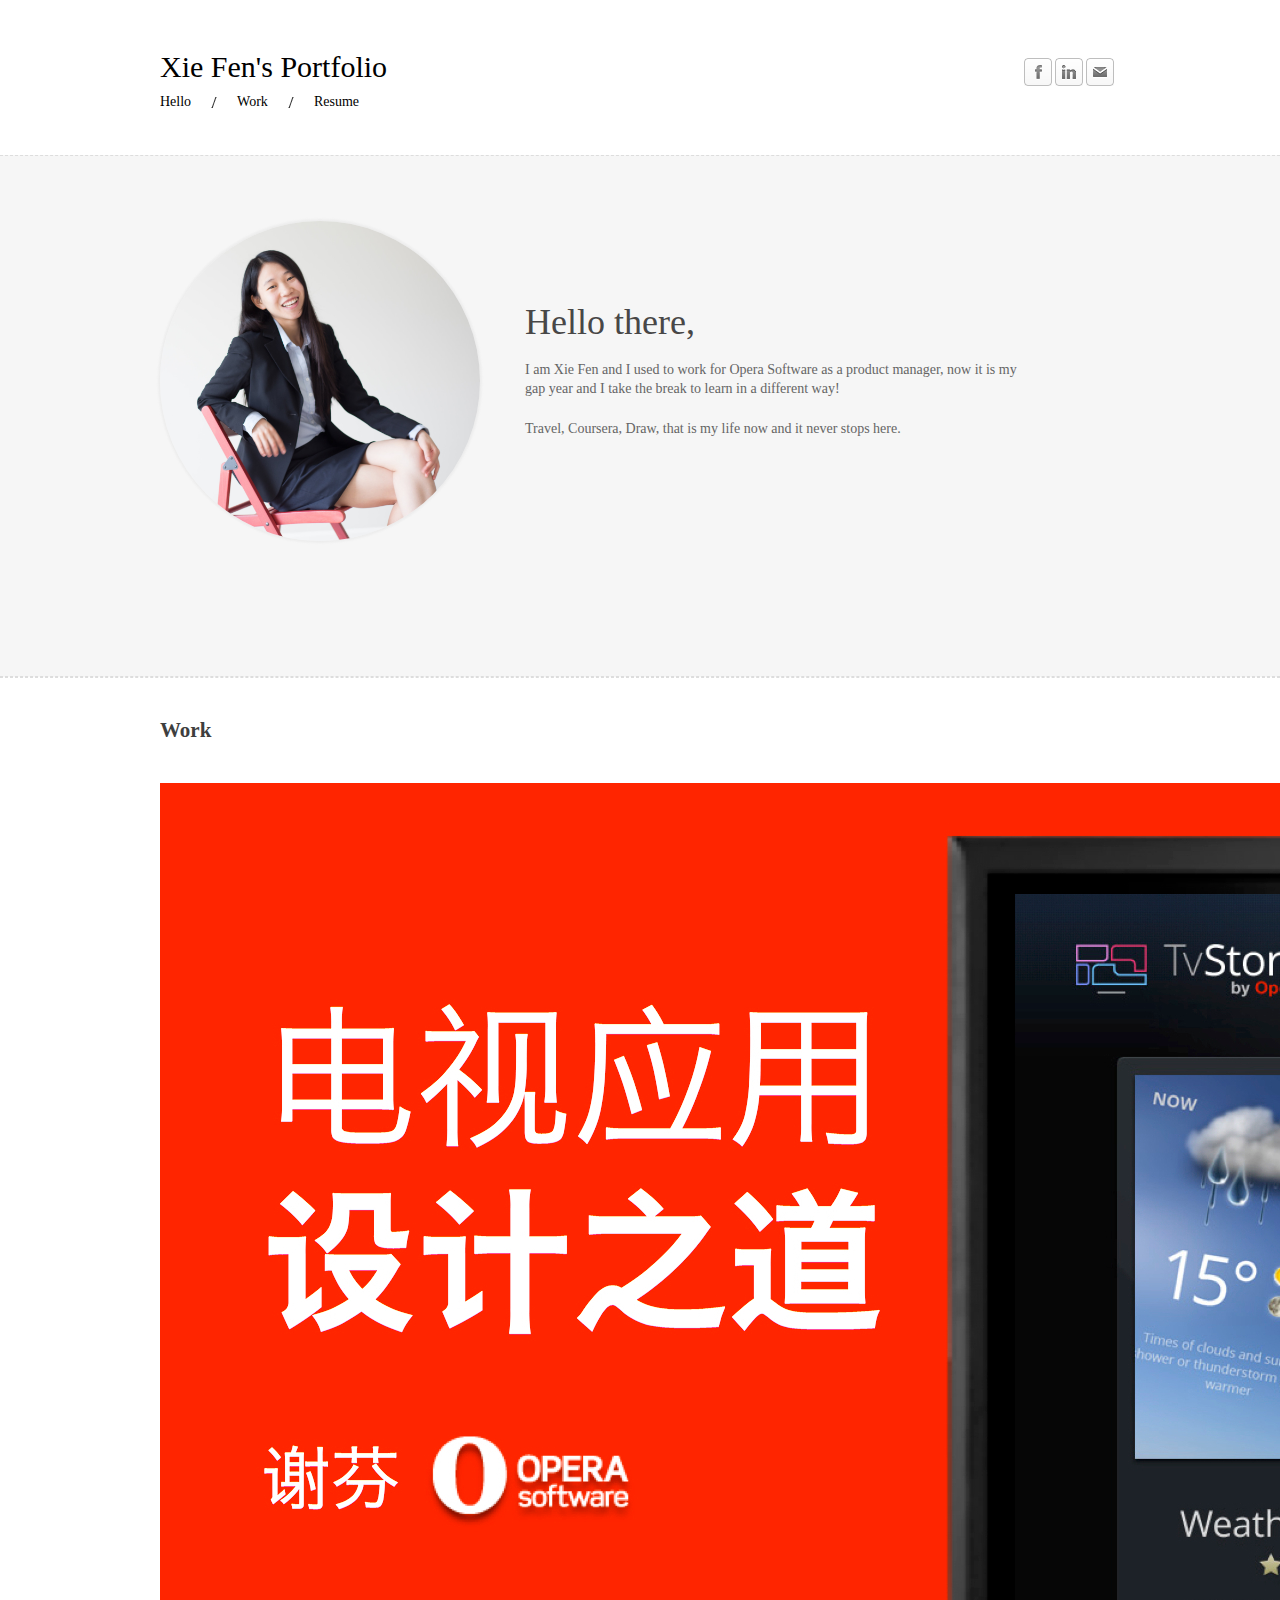
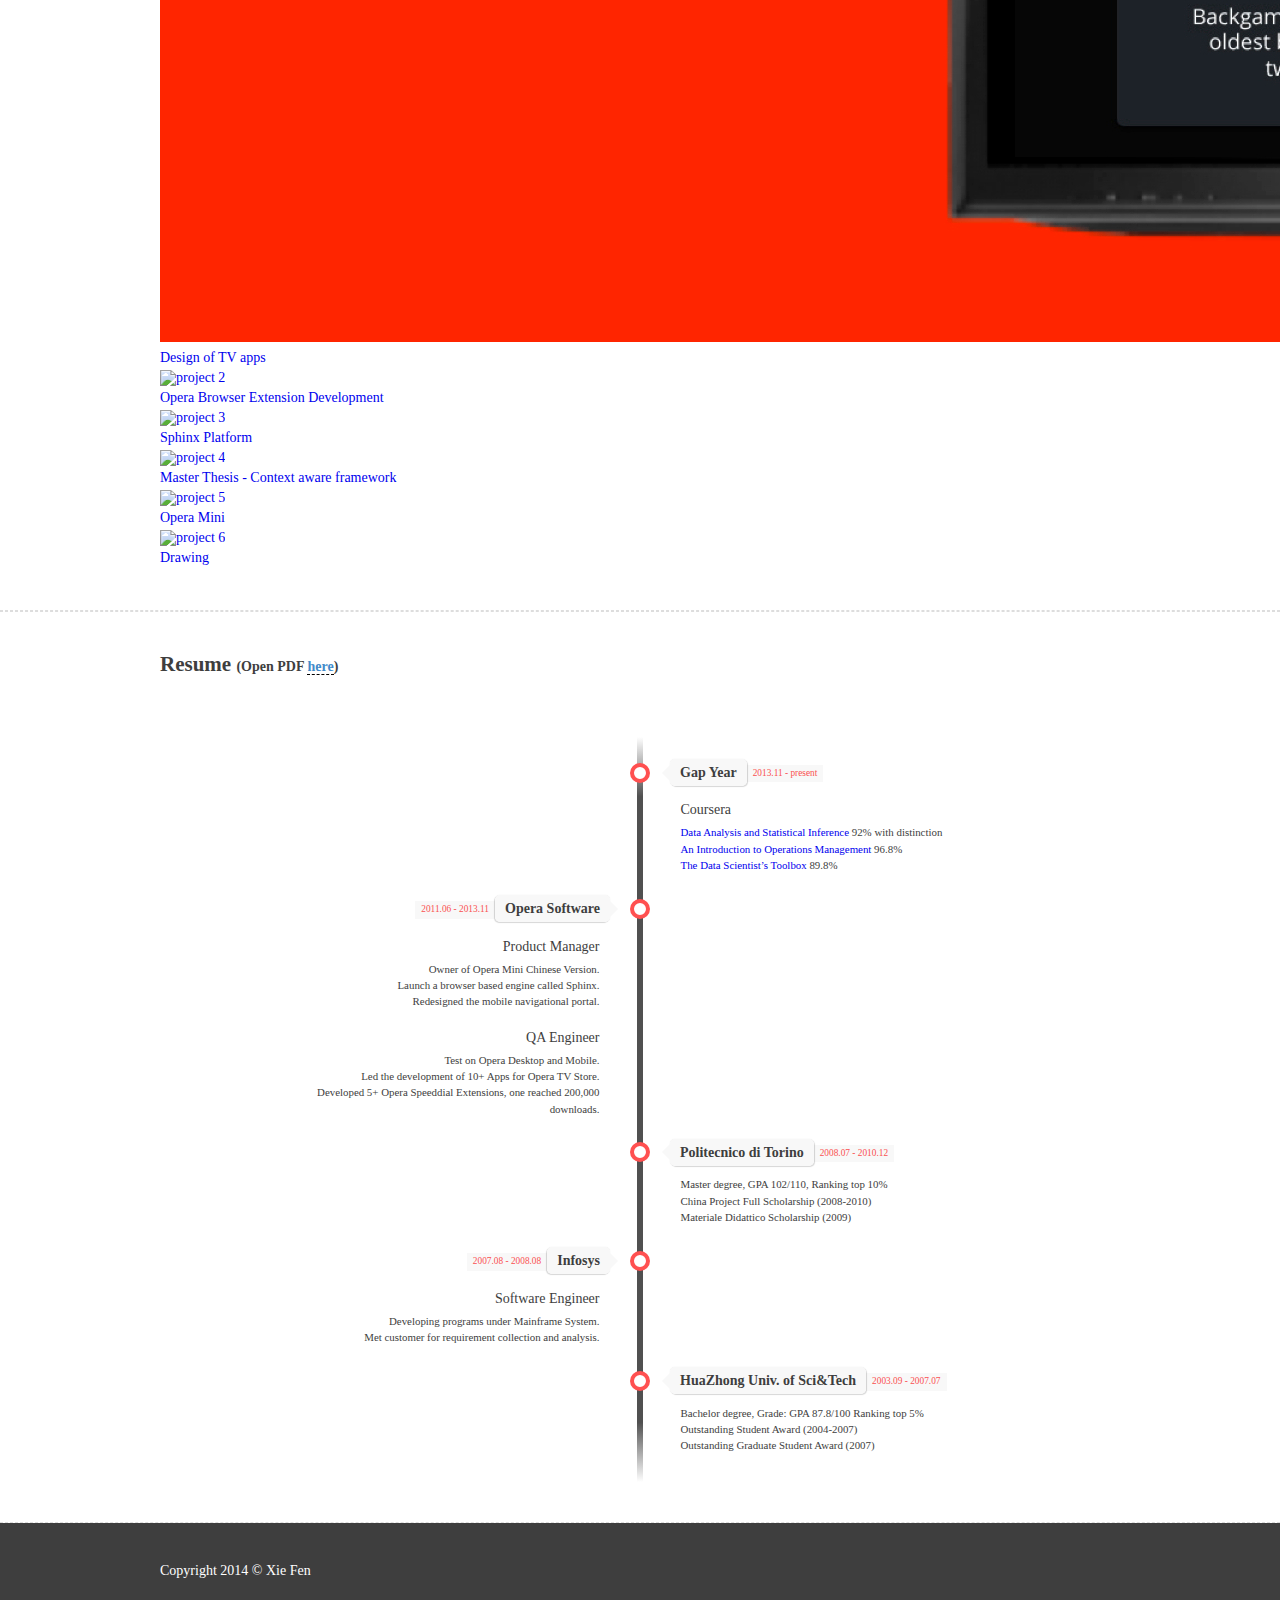
==== index.html @ e15d10ab "drawing.html done." ====
<!DOCTYPE html>
<html lang="en">
<head>
  <meta charset="UTF-8">
  <meta name="viewport" content="width=device-width, initial-scale=1">
  <title>Xie Fen' Portfolio</title>
  	<link rel="stylesheet" href="http://s3.amazonaws.com/codecademy-content/courses/ltp/css/bootstrap.css">
    <link rel="stylesheet" href="css/style.css" media="screen" type="text/css" />
</head>
<body>
  <link href='http://fonts.googleapis.com/css?family=Open+Sans:400,300,300italic,400italic,600,600italic,700,700italic' rel='stylesheet' type='text/css'>

  <div id="header">
    <div class="container">

      <a id="logo" href="#"><span id="title">Xie Fen's Portfolio</span></a>
      <div id="social-icon">
          <a class="social-facebook social-item" href="http://facebook.com/xiefen" target="_blank"></a>
          <a class="social-linkedin social-item" href="http://linkedin.com/in/xiefen" target="_blank"></a>
          <a class="social-mail social-item" href="mailto:miss.xiefen@gmail.com" target="_blank"></a>
      </div>
      
    </div> <!--end of container-->
  </div><!--end of header-->
  
  <div id="nav">
  	<div class="container">
  		<ul>
  			<li><a href="#intro">Hello</a></li>
  			<li><a href="#work">Work</a></li>
  			<li><a href="#resume">Resume</a></li>
  		</ul>
  	</div>
  </div><!--end of nav-->
  
  <div id="intro">
  	<div class="container">
  	  <div id="bannerleft">    </div>
  	  <div id="bannerright" class="landing-banner-outer">
  	  <div class="landing-banner-mid">
	  <div class="landing-banner-inner">
  		<h2><span class="headline">Hello there,</span></h2>
		<p><span class="headline-paragraph">I am Xie Fen and I used to work for Opera Software as a product manager, now it is my gap year and I take the break to learn in a different way! <br><br>Travel, Coursera, Draw, that is my life now and it never stops here.</span></p>	
  	  </div>
  	  </div>
  	  </div>
  	</div>
  	 <div style="clear:both;"></div>
  </div><!--end of intro-->
       
  <div id="work">
  	<div class="container">
  		<div class="sectiontitle">
  			<h2><p class="headline">Work</p></h2>
  		</div>
  		<div class="row">
  		    <div class="col-md-4">
              <a href="project_tvappsdesign.html">
  		        <div class="thumbnail thumbnail-borderless">
  		        <img src="./images/ppt_designtvapps.jpg" alt="project 1"/>
                <div class="joy-thumbnail-title">Design of TV apps</div>
  		        </div>
        	  </a>
			<a href="project_extensiondev.html">
  		        <div class="thumbnail thumbnail-borderless">
  		            <img src="./images/extension_sina.png" alt="project 2"/>
                  <div class="joy-thumbnail-title">Opera Browser Extension Development</div>
  		        </div>
              </a>
  		    </div> <!--end of col-md-4-->
  		  
  		  	 <div class="col-md-4">
           <a href="project_sphinx.html">
  		        <div class="thumbnail thumbnail-borderless">
  		            <img src="./images/Sphinx.png" alt="project 3"/>
                  <div class="joy-thumbnail-title">Sphinx Platform</div>
  		        </div>
              </a>
              
              <a href="project_masterthesis.html">
  		        <div class="thumbnail thumbnail-borderless">
  		            <img src="./images/contextaware.png" alt="project 4"/>
                  <div class="joy-thumbnail-title">Master Thesis - Context aware framework</div>
  		        </div>
              </a>
              
  		    </div> <!--end of col-md-4-->
  		    
  		    
  		    <div class="col-md-4">
         	 <a href="project_mini.html">
  		        <div class="thumbnail thumbnail-borderless">
  		            <img src="./images/mini.jpg" alt="project 5"/>
                  <div class="joy-thumbnail-title">Opera Mini</div>
  		        </div>
              </a>
              
              <a href="drawings.html">
  		        <div class="thumbnail thumbnail-borderless">
  		            <img src="./images/draw.jpg" alt="project 6"/>
                  <div class="joy-thumbnail-title">Drawing</div>
  		        </div>
              </a>
              
  		    </div> <!--end of col-md-4-->
  		     
  		</div><!--end of row-->
  	</div>
  </div><!--end of work-->
  
  <div id="resume">
  	<div class="container">
  		<div class="sectiontitle">
  			<h2><p class="headline">Resume <span class="subtitle">(Open PDF <a href="Xie Fen_Resume_PM_V1.0.pdf" target="_blank">here</a>) </span></p></h2>
  		 
  		  	 
  		</div>
		<!-- The Timeline -->
		<ul class="timeline">
 
			<!-- Item 1 -->
			<li>
				<div class="direction-r">
					<div class="flag-wrapper">
						<span class="flag">Gap Year</span>
						<span class="time-wrapper"><span class="time">2013.11 - present</span></span>
					</div>
					<div class="desc"> Coursera
						<ul>
							<li><a href="https://www.coursera.org/course/statistics" target="_blank">Data Analysis and Statistical Inference</a> 92% with distinction</li>
							<li><a href="https://www.coursera.org/course/operations" target="_blank">An Introduction to Operations Management</a> 96.8%</li>
							<li><a href="https://class.coursera.org/datascitoolbox-003" target="_blank">The Data Scientist’s Toolbox</a> 89.8%</li>
						</ul>
					</div>
				</div>
			</li>

			<!-- Item 2 -->
			<li>
				<div class="direction-l">
					<div class="flag-wrapper">
						<span class="flag">Opera Software</span>
						<span class="time-wrapper"><span class="time">2011.06 - 2013.11</span></span>
					</div>
					<div class="desc">Product Manager
						<!--span class="time">2013.03-2013.11</span-->
						<p>
						<ul>
							<li>Owner of Opera Mini Chinese Version.</li>
							<li>Launch a browser based engine called Sphinx.</li>
							<li>Redesigned the mobile navigational portal.</li>					
						</ul>
						</p>
					</div>
			  <div class="desc">QA Engineer 
			  			<!--span class="time">2011.06-2013.03</span-->
						<p>
						<ul>
							<li>Test on Opera Desktop and Mobile.</li>
							<li>Led the development of 10+ Apps for Opera TV Store.</li>
							<li>Developed 5+ Opera Speeddial Extensions, one reached 200,000 downloads.</li>
							<!--li>Gave speech as guest speak on design of TV apps at Html5 Top conference 2012, and presented our products in exhibition and client site as evangelist.</li-->
						</ul>
						</p>
			</div>
			  </div>
			</li>

			<!-- Item 3 -->
			<li>
				<div class="direction-r">
					<div class="flag-wrapper">
						<span class="flag">Politecnico di Torino</span>
						<span class="time-wrapper"><span class="time">2008.07 - 2010.12</span></span>
					</div>
					<div class="desc">
						<p>
						<ul>
							<li>Master degree, GPA 102/110, Ranking top 10%</li>
							<li>China Project Full Scholarship (2008-2010)</li>
							<li>Materiale Didattico Scholarship (2009)</li>
						</ul>
						</p>
					</div>
				</div>
			</li>

		  <!-- Item 4 -->
			<li>
				<div class="direction-l">
					<div class="flag-wrapper">
						<span class="flag">Infosys</span>
						<span class="time-wrapper"><span class="time">2007.08 - 2008.08</span></span>
					</div>
					<div class="desc">Software Engineer
					<p>
						<ul>
							<li>Developing programs under Mainframe System.</li>
							<li>Met customer for requirement collection and analysis.</li>
							
						</ul>
						</p>
					
					</div>
				</div>
			</li>
			<!-- Item 5 -->
			<li>
				<div class="direction-r">
					<div class="flag-wrapper">
						<span class="flag">HuaZhong Univ. of Sci&Tech</span>
						<span class="time-wrapper"><span class="time">2003.09 - 2007.07</span></span>
					</div>
					<div class="desc">
					<p>
						<ul>
							<li>Bachelor degree, Grade: GPA 87.8/100 Ranking top 5%</li>
							<li>Outstanding Student Award (2004-2007)</li>
							<li>Outstanding Graduate Student Award (2007)</li>
						</ul>
						</p>
					</div>
				</div>
			</li>
		</ul>
  	</div>
  </div><!--end of resume-->

  <div id="footer">
  	<div class="container">
  		<span class="footer">Copyright 2014 &copy; Xie Fen</span>
  	</div>
  </div><!--end of footer-->
    
  
</body>
</html>
---- css/style.css ----
a {
  text-decoration: none;
}

ul, ol, li, h1, h2, h3, h4, h5, h6, pre, form, body, html, p, blockquote, 
fieldset, input {
	margin: 0;
	padding: 0;
}

a img {
	border: 0;
}

body {
	font-family: 'Quattrocento', serif;
	font-size: 14px;
	color: #3e3e3e;
	background-color:white;
}

.container {
	margin: 0 auto;
	max-width: 960px;
}

p a, #nav a, h2 a {
	color: #000;
	border-bottom:1px dashed #000;
}

a:hover {
	border-bottom:none;
}


#header,
#nav,
#intro,
#work,
#footer
{
   	width:100%;
	background:#fff;
}

#header {
	padding:50px 0px 5px;
}

#logo,
#logo a {
	color:#000;
	font-size:30px;
	border:none;
}

#header td {
	vertical-align: middle;
	text-align: left;
}

#social-icon{
	vertical-align:middle;
	float: right;
	width:96px;
	height:31px;
}

.social-item {
	width: 28px;
	height: 28px;
	margin: 8px 3px 0 0;
  	display: block;
  	float: left;
}

.social-facebook{
	background: url(social-icons.png) no-repeat 0px 0px;
}
.social-facebook:hover{
	background-position: 0px -30px;
}
.social-facebook:active{
	background-position: 0px -60px;
}

.social-linkedin{
	background: url(social-icons.png) no-repeat -65px 0px;
}

.social-linkedin:hover{
	background-position: -65px -30px;
}
.social-linkedin:active {
	background-position: -65px -60px;
}


.social-mail{
	background: url(social-icons.png) no-repeat -97px 0px;
}
.social-mail:hover{
	background-position: -97px -30px;
}
.social-mail:active{
	background-position: -97px -60px;
}


#nav {
	padding:0px 0px 40px;
}

#nav .container {
	clear: both;
	overflow: hidden;
	position: relative;
  	display: inline-box;
}

#nav .container ul {
	list-style: none;
}

#nav .container ul li {
	list-style: none;
	float: left;
	background:url(nav-separator.png) no-repeat right center;
	padding-left:0px;
	padding-right:6px;
}


#nav .container ul > li:first-child a {
	padding-left:0px;
}

#nav .container ul > li:last-child,
#nav .container ul span:last-child li {
	background:none;
	padding:0px;
}

#nav .container ul li a {
	display: block;
	padding: 5px 20px;
	border: 0;
	outline: 0;
	list-style-type: none;
}

#nav .container ul li#active a,
#nav .container ul li a:hover {
	border: 0;
	color:#aaa;
}


#intro {
	background-color: #f6f6f6;
	border-top:1px dashed #ddd;
	border-bottom:1px dashed #ddd;
	padding-bottom:65px;
}

#intro .container {
	background: none;
	padding: 65px 0px 0px;
	min-height:390px;
}

#bannerleft {
	float: left;
	width: 320px;
	height: 320px;
	background: url(hello.jpg) no-repeat;
	background-size: 320px 320px;
	border-radius:180px;
	-webkit-box-shadow:  0px 0px 2px 2px rgba(204, 204, 204, 0.2);
    box-shadow:  0px 0px 2px 2px rgba(204, 204, 204, 0.2);
}

.landing-banner-outer {
	display: table;
	#position: relative;
	overflow: hidden;
}

.landing-banner-mid {
	#position: absolute;
	#top: 50%;
	display: table-cell;
	vertical-align: middle;
}

.landing-banner-inner {
	#position: relative;
	#top: -50%;
}

#bannerright {
	padding: 0 80px 0 45px;
	height: 320px;
}

#bannerright h2 {
	color: #484747;
	font-size: 36px;
	font-weight:normal;
	margin: 0px;
	padding: 0px;
	line-height: 36px;
}

#bannerright p {
	color: #656565;
	font-size: 14px;
	padding: 20px 0px;
	line-height: 140%;
}

#work, #resume, #footer {
	padding:40px 0 40px 0;
	border-top:1px dashed #ddd;
	border-bottom:1px dashed #ddd;
}



#footer {
	border-top: none;
	border-bottom: none;
	background-color:#3e3e3e;
	color: #fff;	
}


.sectiontitle{
	padding-bottom: 40px;
	
}

.sectiontitle .subtitle{
	font-size: 14px;
}

.sectiontitle .subtitle a{
color: #428bca;
text-decoration: none;
}


/* ================ Project page  ================ */

div.content{
	#background-color: #f6f6f6;
	border-top:1px dashed #ddd;
	border-bottom:1px dashed #ddd;
	padding: 40px 0 40px 0;
}

/* ================ drawings.html  ================ */
    
    
.content .container  ul {         
          padding:0 0 0 0;
          margin:0 0 0 0;
}
.content .container  ul li {     
          list-style:none;
          margin-bottom:25px;           
      }
.content .container ul li img {
          cursor: pointer;
      }


.controls{          
/*  
    width:50px;
    display:block;
    font-size:11px;
    padding-top:8px;
    font-weight:bold;          
*/
  width: 49%;
  height: 100%;
  cursor: pointer;
  /* Trick IE into showing hover */
  display: block;
  
}
.modal-body
{
	position: relative; left: 0; top: 0;

}
.modal-body img
{
position: relative; top: 0; left: 0;
}

.previous{ 
	position: absolute; top: 30px; left: 70px;
    float:left;
    text-align:left;
	background: url(prev.png) left 48% no-repeat;
	z-index:999999;
}
.next {
	position: absolute; top: 30px; right: 70px;
    float:right;
    text-align:right;
    background: url(next.png) right 48% no-repeat;
    z-index:999999;
}

/* ================ The Timeline ================ */

.timeline {
  position: relative;
  width: 660px;
  margin: 0 auto;
  margin-top: 20px;
  padding: 1em 0;
  list-style-type: none;
  
}

.timeline:before {
  position: absolute;
  left: 50%;
  top: 0;
  content: ' ';
  display: block;
  width: 6px;
  height: 100%;
  margin-left: -3px;
  background: rgb(80,80,80);
  background: -moz-linear-gradient(top, rgba(80,80,80,0) 0%, rgb(80,80,80) 8%, rgb(80,80,80) 92%, rgba(80,80,80,0) 100%);
  background: -webkit-gradient(linear, left top, left bottom, color-stop(0%,rgba(30,87,153,1)), color-stop(100%,rgba(125,185,232,1)));
  background: -webkit-linear-gradient(top, rgba(80,80,80,0) 0%, rgb(80,80,80) 8%, rgb(80,80,80) 92%, rgba(80,80,80,0) 100%);
  background: -o-linear-gradient(top, rgba(80,80,80,0) 0%, rgb(80,80,80) 8%, rgb(80,80,80) 92%, rgba(80,80,80,0) 100%);
  background: -ms-linear-gradient(top, rgba(80,80,80,0) 0%, rgb(80,80,80) 8%, rgb(80,80,80) 92%, rgba(80,80,80,0) 100%);
  background: linear-gradient(to bottom, rgba(80,80,80,0) 0%, rgb(80,80,80) 8%, rgb(80,80,80) 92%, rgba(80,80,80,0) 100%);
  
  z-index: 5;
}

.timeline li {
  padding: 1em 0;
}

.timeline li:after {
  content: "";
  display: block;
  height: 0;
  clear: both;
  visibility: hidden;
}

.direction-l {
  position: relative;
  width: 300px;
  float: left;
  text-align: right;
}

.direction-r {
  position: relative;
  width: 300px;
  float: right;
}

.flag-wrapper {
  position: relative;
  display: inline-block;  
  text-align: center;
}

.flag {
  position: relative;
  display: inline;
  background: rgb(248,248,248);
  padding: 6px 10px;
  border-radius: 5px;
  
  font-weight: 600;
  text-align: left;
}

.direction-l .flag {
  -webkit-box-shadow: -1px 1px 1px rgba(0,0,0,0.15), 0 0 1px rgba(0,0,0,0.15);
  -moz-box-shadow: -1px 1px 1px rgba(0,0,0,0.15), 0 0 1px rgba(0,0,0,0.15);
  box-shadow: -1px 1px 1px rgba(0,0,0,0.15), 0 0 1px rgba(0,0,0,0.15);
}

.direction-r .flag {
  -webkit-box-shadow: 1px 1px 1px rgba(0,0,0,0.15), 0 0 1px rgba(0,0,0,0.15);
  -moz-box-shadow: 1px 1px 1px rgba(0,0,0,0.15), 0 0 1px rgba(0,0,0,0.15);
  box-shadow: 1px 1px 1px rgba(0,0,0,0.15), 0 0 1px rgba(0,0,0,0.15);
}

.direction-l .flag:before,
.direction-r .flag:before {
  position: absolute;
  top: 50%;
  right: -40px;
  content: ' ';
  display: block;
  width: 12px;
  height: 12px;
  margin-top: -10px;
  background: #fff;
  border-radius: 10px;
  border: 4px solid rgb(255,80,80);
  z-index: 10;
}

.direction-r .flag:before {
  left: -40px;
}

.direction-l .flag:after {
  content: "";
  position: absolute;
  left: 100%;
  top: 50%;
  height: 0;
  width: 0;
  margin-top: -8px;
  border: solid transparent;
  border-left-color: rgb(248,248,248);
  border-width: 8px;
  pointer-events: none;
}

.direction-r .flag:after {
  content: "";
  position: absolute;
  right: 100%;
  top: 50%;
  height: 0;
  width: 0;
  margin-top: -8px;
  border: solid transparent;
  border-right-color: rgb(248,248,248);
  border-width: 8px;
  pointer-events: none;
}

.time-wrapper {
  display: inline;
  
  line-height: 1em;
  font-size: 0.66666em;
  color: rgb(250,80,80);
  vertical-align: middle;
}

.direction-l .time-wrapper {
  float: left;
}

.direction-r .time-wrapper {
  float: right;
}

.time {
  display: inline-block;
  padding: 4px 6px;
  background: rgb(248,248,248);
}

.desc {
  margin: 1em 0.75em 0 0;
  
  font-size: 1em;
  font-style: bold;	
  /*font-style: italic;*/
  line-height: 2em;
}
.desc .time{

	 background: none;
}

.direction-r .desc {
  margin: 1em 0 0 0.75em;
}

.direction-r .desc ul li, .direction-l .desc ul li{
	padding: 0 0 0 0;
	font-style: normal;	
	font-size: 0.77777em;
	
  	line-height: 1.5em;
	list-style: none;

}
}

/* ================ Timeline Media Queries ================ */

@media screen and (max-width: 660px) {

.timeline {
 	width: 100%;
	padding: 4em 0 1em 0;
}

.timeline li {
	padding: 2em 0;
}

.direction-l,
.direction-r {
	float: none;
	width: 100%;

	text-align: center;
}

.flag-wrapper {
	text-align: center;
}

.flag {
	background: rgb(255,255,255);
	z-index: 15;
 
}

.direction-l .flag:before,
.direction-r .flag:before {
  position: absolute;
  top: -30px;
	left: 50%;
	content: ' ';
	display: block;
	width: 12px;
	height: 12px;
	margin-left: -9px;
	background: #fff;
	border-radius: 10px;
	border: 4px solid rgb(255,80,80);
	z-index: 10;
}

.direction-l .flag:after,
.direction-r .flag:after {
	content: "";
	position: absolute;
	left: 50%;
	top: -8px;
	height: 0;
	width: 0;
	margin-left: -8px;
	border: solid transparent;
	border-bottom-color: rgb(255,255,255);
	border-width: 8px;
	pointer-events: none;
}

.time-wrapper {
	display: block;
	position: relative;
	margin: 4px 0 0 0;
	z-index: 14;
}

.direction-l .time-wrapper {
	float: none;
}

.direction-r .time-wrapper {
	float: none;
}

.desc {
	position: relative;
	margin: 1em 0 0 0;
	padding: 1em;
	background: rgb(245,245,245);
	-webkit-box-shadow: 0 0 1px rgba(0,0,0,0.20);
	-moz-box-shadow: 0 0 1px rgba(0,0,0,0.20);
	box-shadow: 0 0 1px rgba(0,0,0,0.20);
	
  z-index: 15;
}

.direction-l .desc,
.direction-r .desc {
	position: relative;
	margin: 1em 1em 0 1em;
	padding: 1em;
	
  z-index: 15;
}

}

.thumbnail-borderless
{
  border:none;
}

.joy-thumbnail-title
{
  padding: 4px 0;
}

.thumbnail img{
	max-height: 100%;
}

/* #### Mobile Phones Portrait #### */
@media screen and (max-device-width: 480px){
	#bannerleft {
	width: 320px;
	height: 320px;
	background: url(hello.jpg) no-repeat;
	background-size: 320px 320px;
	border-radius:180px;
    margin: auto;
    margin-bottom: 20px; 
}

#intro .container {
	background: none;
	padding: 25px 0px 0px 0;
}

	#bannerright {
		width: 100%;
        float: clear;
        padding: 0 40px;
		height: auto;
	}

#nav {
	padding:0px 0px 20px;
}

#social-icon{
	float: left;
        margin-bottom: 10px;
}

#header {
	padding:20px 0px 5px;
}

#intro {
	padding-bottom:15px;
}

#work, #resume, #footer {
	padding:15px 0 15px 0;
}
}
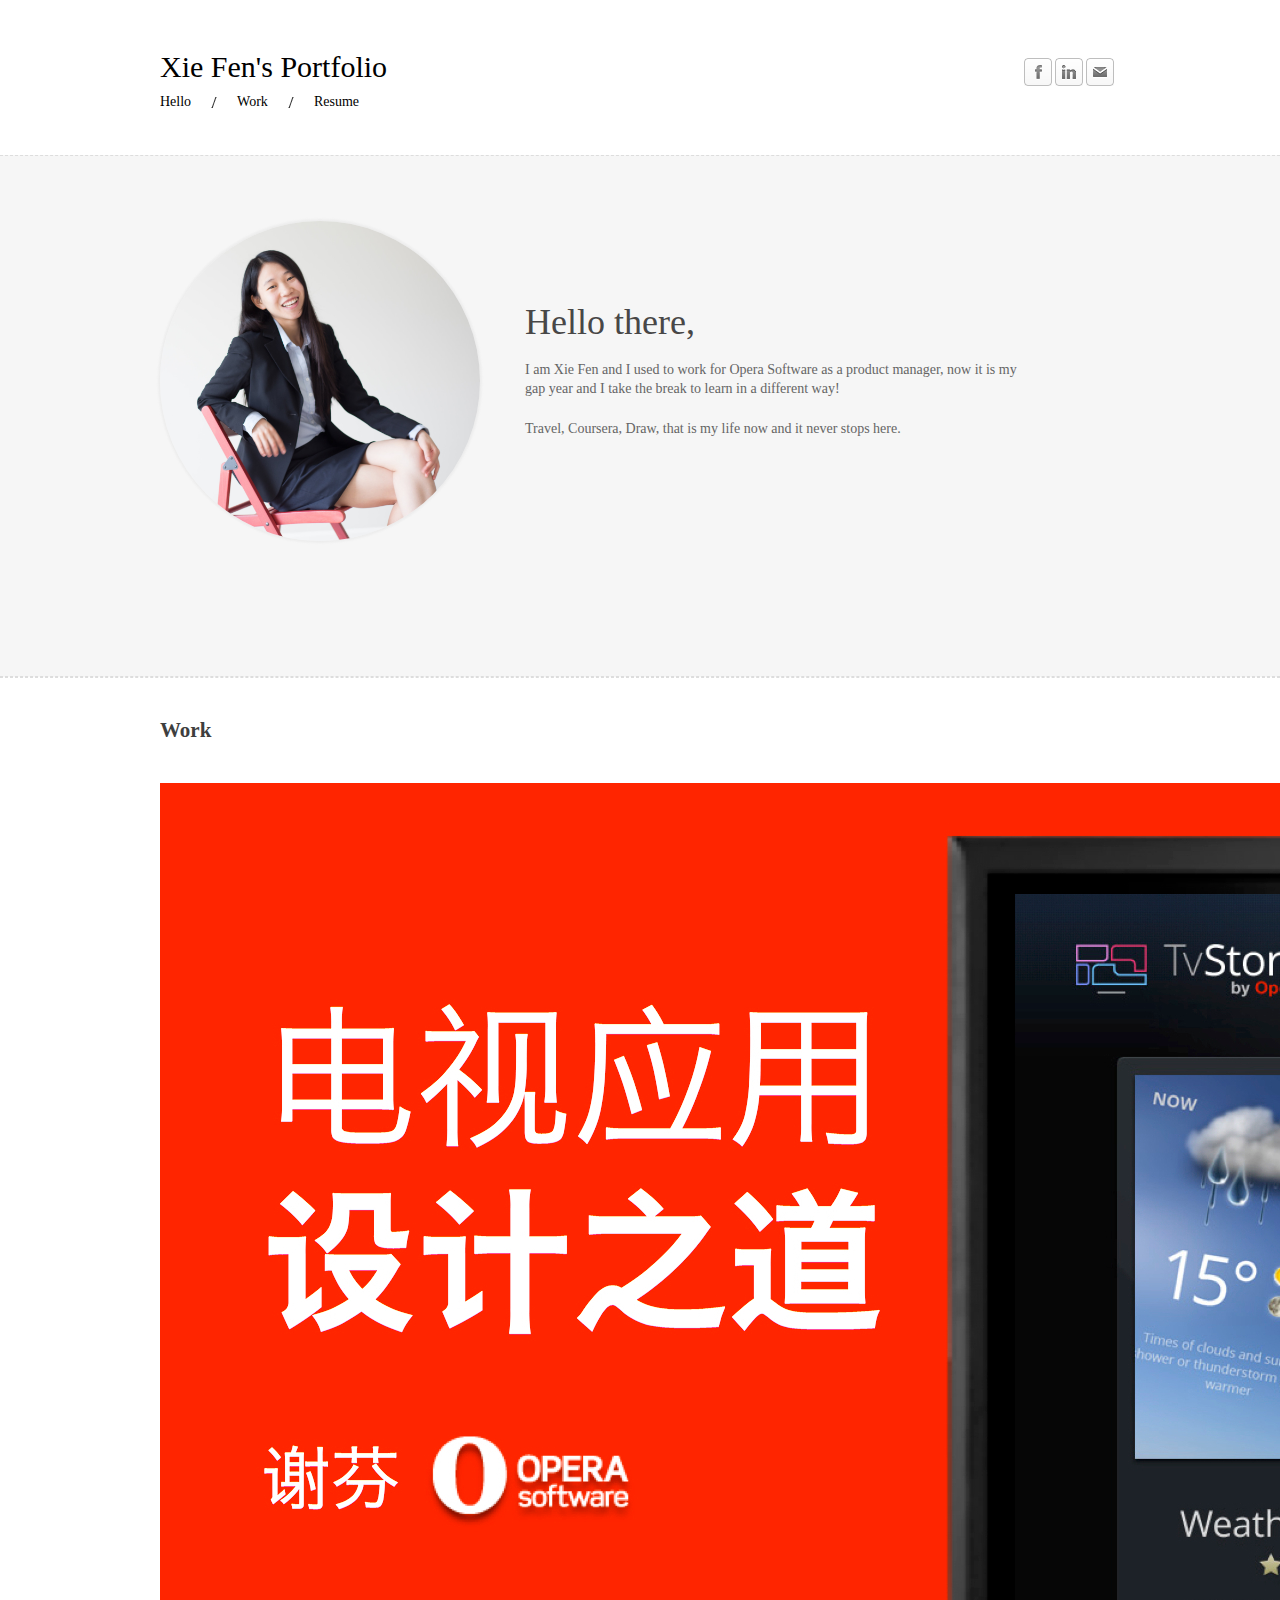
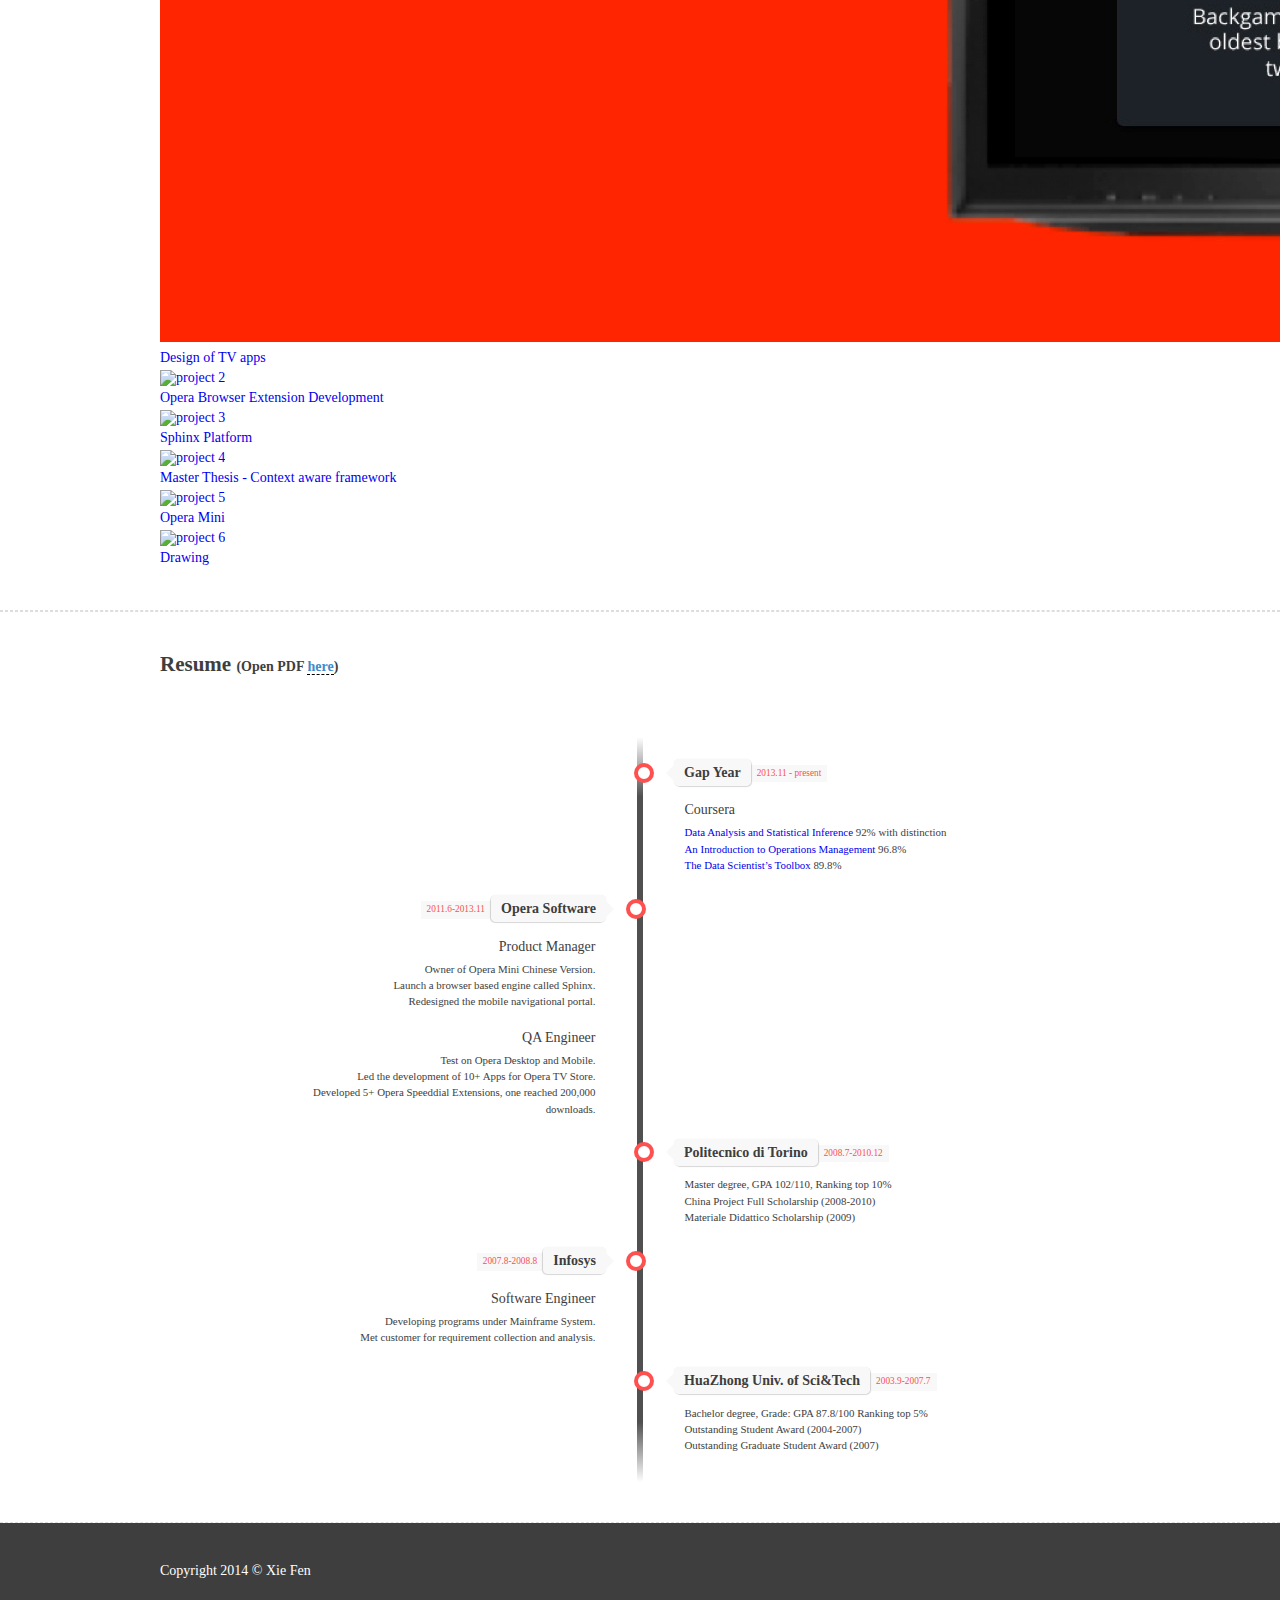
==== commit f6cfb367: "Other project pages updated." ====
--- a/index.html
+++ b/index.html
@@ -140,7 +140,7 @@
 				<div class="direction-l">
 					<div class="flag-wrapper">
 						<span class="flag">Opera Software</span>
-						<span class="time-wrapper"><span class="time">2011.06 - 2013.11</span></span>
+						<span class="time-wrapper"><span class="time">2011.6-2013.11</span></span>
 					</div>
 					<div class="desc">Product Manager
 						<!--span class="time">2013.03-2013.11</span-->
@@ -171,7 +171,7 @@
 				<div class="direction-r">
 					<div class="flag-wrapper">
 						<span class="flag">Politecnico di Torino</span>
-						<span class="time-wrapper"><span class="time">2008.07 - 2010.12</span></span>
+						<span class="time-wrapper"><span class="time">2008.7-2010.12</span></span>
 					</div>
 					<div class="desc">
 						<p>
@@ -190,7 +190,7 @@
 				<div class="direction-l">
 					<div class="flag-wrapper">
 						<span class="flag">Infosys</span>
-						<span class="time-wrapper"><span class="time">2007.08 - 2008.08</span></span>
+						<span class="time-wrapper"><span class="time">2007.8-2008.8</span></span>
 					</div>
 					<div class="desc">Software Engineer
 					<p>
@@ -209,7 +209,7 @@
 				<div class="direction-r">
 					<div class="flag-wrapper">
 						<span class="flag">HuaZhong Univ. of Sci&Tech</span>
-						<span class="time-wrapper"><span class="time">2003.09 - 2007.07</span></span>
+						<span class="time-wrapper"><span class="time">2003.9-2007.7</span></span>
 					</div>
 					<div class="desc">
 					<p>
--- a/css/style.css
+++ b/css/style.css
@@ -362,14 +362,14 @@
 
 .direction-l {
   position: relative;
-  width: 300px;
+  width: 296px;
   float: left;
   text-align: right;
 }
 
 .direction-r {
   position: relative;
-  width: 300px;
+  width: 296px;
   float: right;
 }
 
@@ -499,7 +499,6 @@
 	list-style: none;
 
 }
-}
 
 /* ================ Timeline Media Queries ================ */
 
@@ -541,7 +540,7 @@
 	display: block;
 	width: 12px;
 	height: 12px;
-	margin-left: -9px;
+	margin-left: -6px;
 	background: #fff;
 	border-radius: 10px;
 	border: 4px solid rgb(255,80,80);
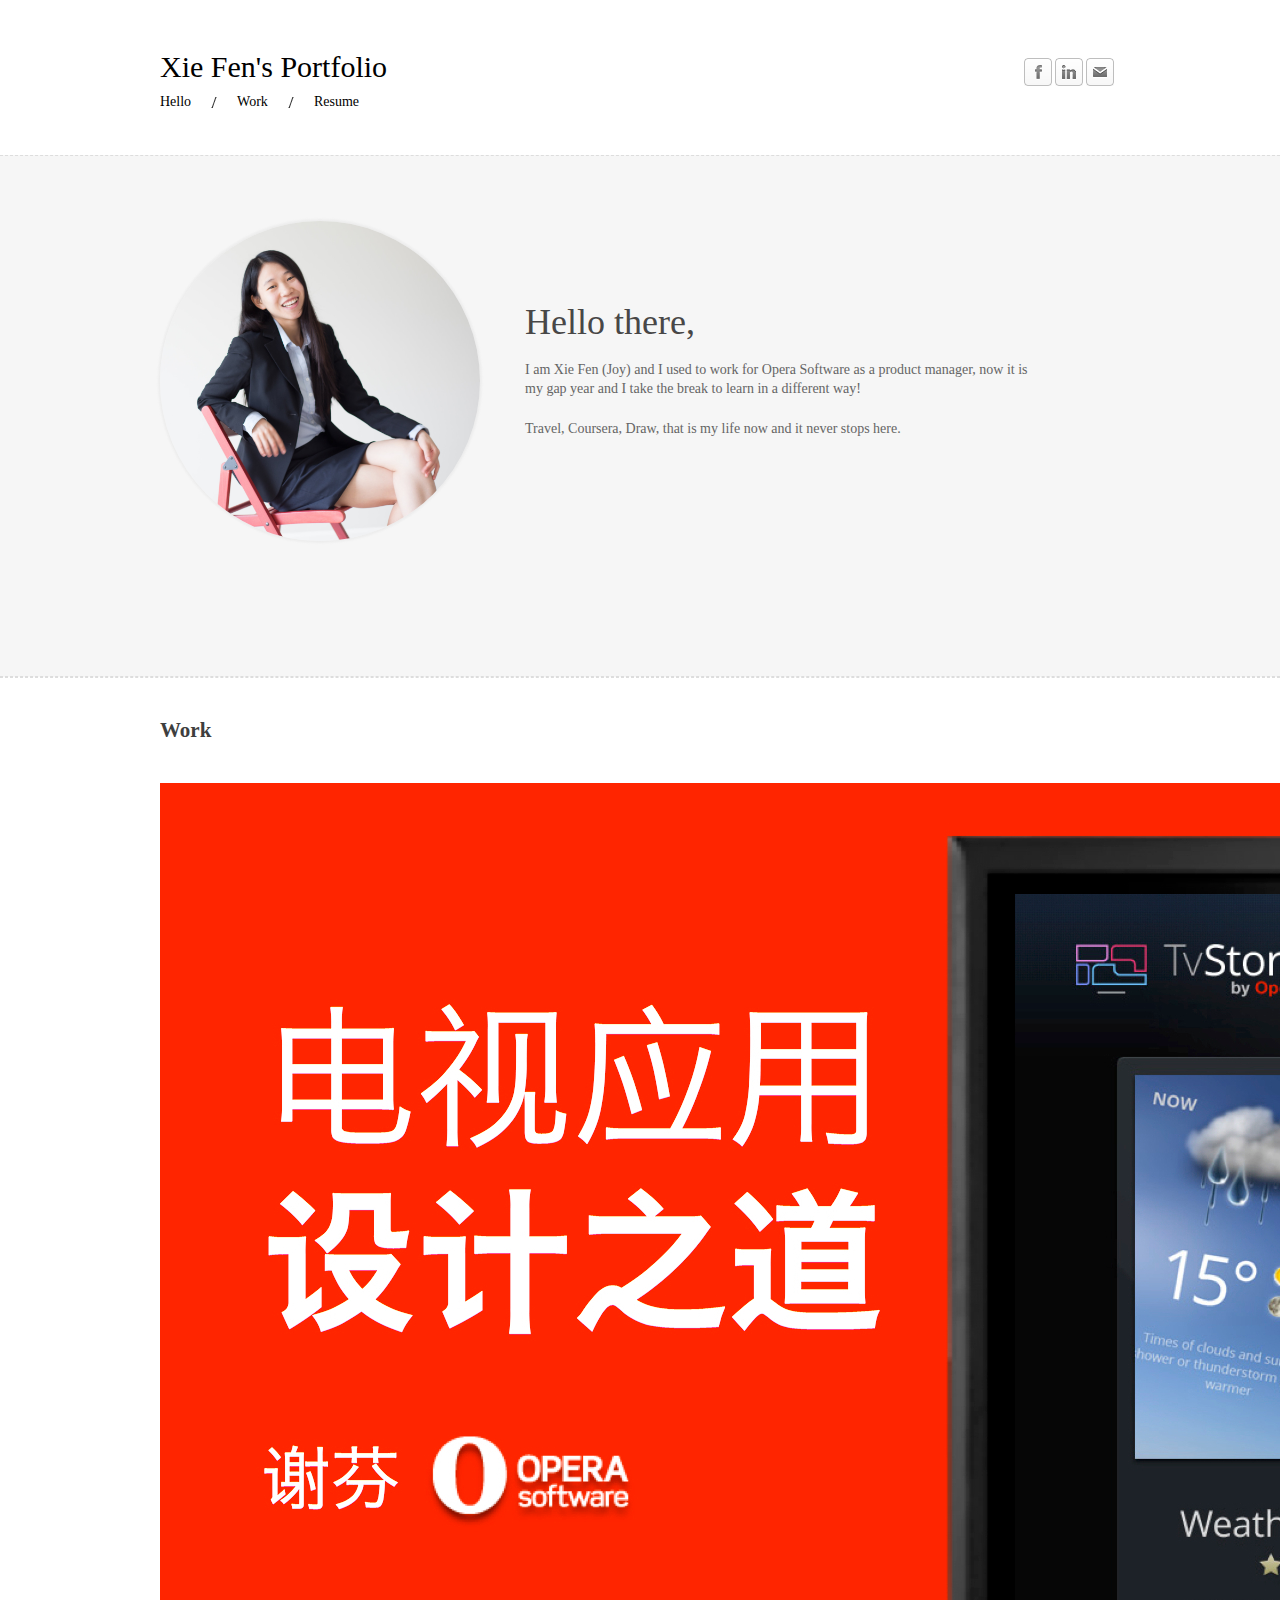
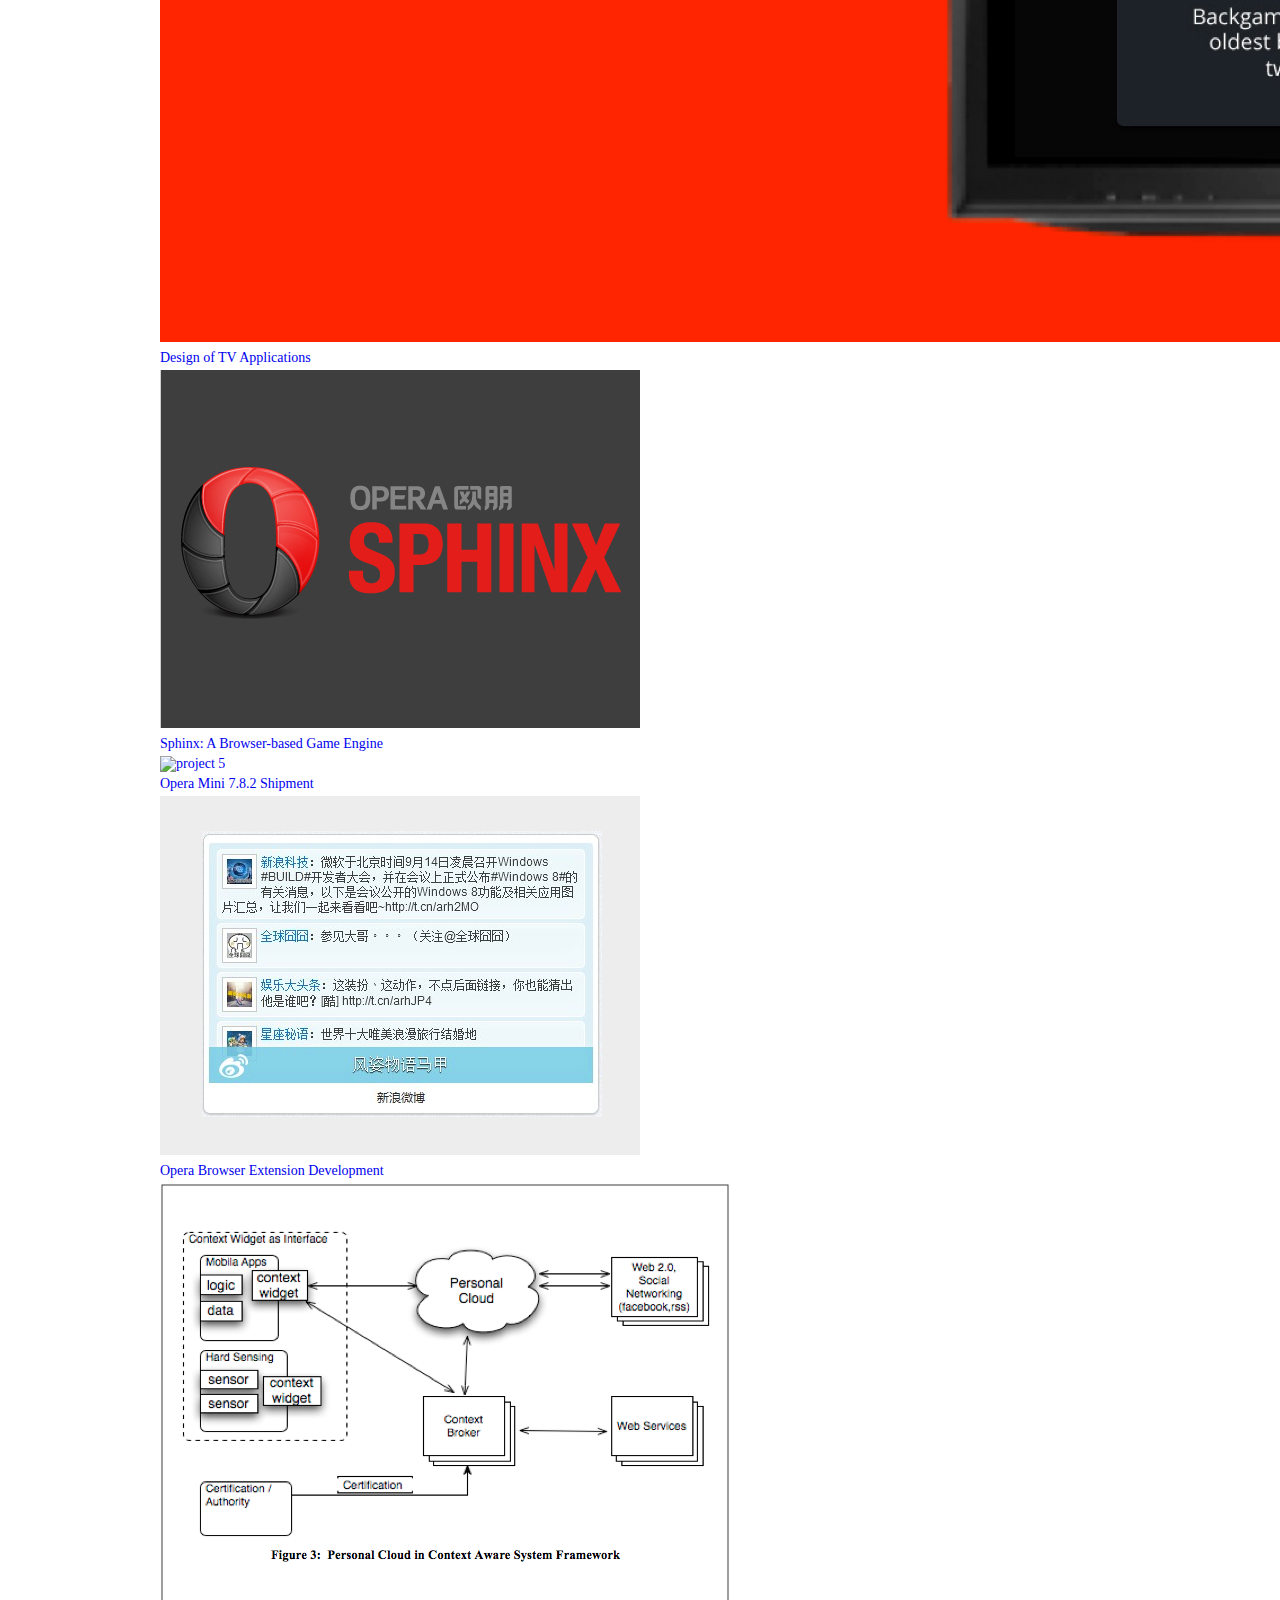
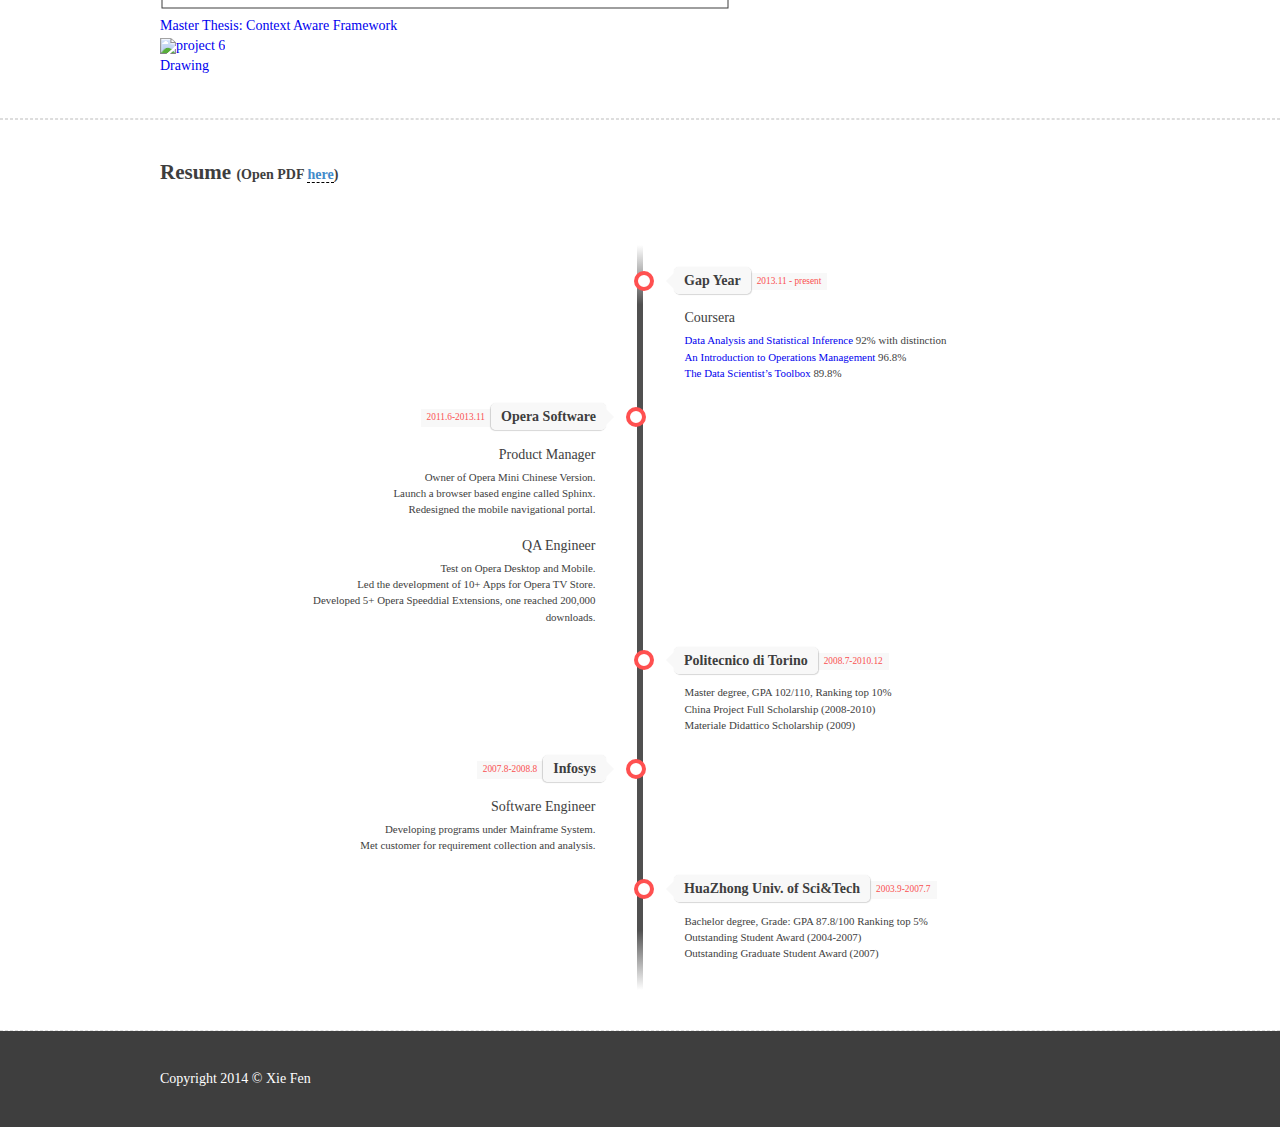
==== commit 73cf8a0c: "updated for iPad screen" ====
--- a/index.html
+++ b/index.html
@@ -40,7 +40,7 @@
   	  <div class="landing-banner-mid">
 	  <div class="landing-banner-inner">
   		<h2><span class="headline">Hello there,</span></h2>
-		<p><span class="headline-paragraph">I am Xie Fen and I used to work for Opera Software as a product manager, now it is my gap year and I take the break to learn in a different way! <br><br>Travel, Coursera, Draw, that is my life now and it never stops here.</span></p>	
+		<p><span class="headline-paragraph">I am Xie Fen (Joy) and I used to work for Opera Software as a product manager, now it is my gap year and I take the break to learn in a different way! <br><br>Travel, Coursera, Draw, that is my life now and it never stops here.</span></p>	
   	  </div>
   	  </div>
   	  </div>
@@ -53,55 +53,64 @@
   		<div class="sectiontitle">
   			<h2><p class="headline">Work</p></h2>
   		</div>
+  
+  		
   		<div class="row">
-  		    <div class="col-md-4">
+  		    <div class="col-md-4 col-sm-4 col-xs-6">
               <a href="project_tvappsdesign.html">
   		        <div class="thumbnail thumbnail-borderless">
-  		        <img src="./images/ppt_designtvapps.jpg" alt="project 1"/>
-                <div class="joy-thumbnail-title">Design of TV apps</div>
+  		        	<img src="./images/ppt_designtvapps.jpg" alt="project 1"/>
+                	<div class="joy-thumbnail-title">Design of TV Applications</div>
   		        </div>
         	  </a>
-			<a href="project_extensiondev.html">
-  		        <div class="thumbnail thumbnail-borderless">
-  		            <img src="./images/extension_sina.png" alt="project 2"/>
-                  <div class="joy-thumbnail-title">Opera Browser Extension Development</div>
-  		        </div>
-              </a>
-  		    </div> <!--end of col-md-4-->
+        	 </div> <!--end of col-md-4-->
+        	 
+  		
   		  
-  		  	 <div class="col-md-4">
-           <a href="project_sphinx.html">
-  		        <div class="thumbnail thumbnail-borderless">
-  		            <img src="./images/Sphinx.png" alt="project 3"/>
-                  <div class="joy-thumbnail-title">Sphinx Platform</div>
-  		        </div>
-              </a>
+  		  	 <div class="col-md-4 col-sm-4 col-xs-6">
+           		<a href="project_sphinx.html">
+  		        <div class="thumbnail thumbnail-borderless">
+  		            <img src="./images/Sphinx.jpg" alt="project 3"/>
+                  	<div class="joy-thumbnail-title">Sphinx: A Browser-based Game Engine</div>
+  		        </div>
+              	</a>
+              </div><!--end of col-md-4-->
               
-              <a href="project_masterthesis.html">
-  		        <div class="thumbnail thumbnail-borderless">
-  		            <img src="./images/contextaware.png" alt="project 4"/>
-                  <div class="joy-thumbnail-title">Master Thesis - Context aware framework</div>
-  		        </div>
-              </a>
-              
+              <div class="col-md-4 col-sm-4 col-xs-6">
+         	 	<a href="project_mini.html">
+  		          <div class="thumbnail thumbnail-borderless">
+  		            <img src="./images/mini.jpg" alt="project 5"/>
+                  	<div class="joy-thumbnail-title">Opera Mini 7.8.2 Shipment</div>
+  		          </div>
+              	</a>
+             </div><!--end of col-md-4-->
+             
+             <div class="col-md-4 col-sm-4 col-xs-6"> 
+				<a href="project_extensiondev.html">
+  		        <div class="thumbnail thumbnail-borderless">
+  		            <img src="./images/extension_sina.jpg" alt="project 2"/>
+                  	<div class="joy-thumbnail-title">Opera Browser Extension Development</div>
+  		        </div>
+              	</a>
+  		     </div> <!--end of col-md-4-->
+  		     
+              <div class="col-md-4 col-sm-4 col-xs-6">
+              	<a href="project_masterthesis.html">
+  		          <div class="thumbnail thumbnail-borderless">
+  		            <img src="./images/contextaware.jpg" alt="project 4"/>
+                  	<div class="joy-thumbnail-title">Master Thesis: Context Aware Framework</div>
+  		          </div>
+              	</a>  
   		    </div> <!--end of col-md-4-->
   		    
-  		    
-  		    <div class="col-md-4">
-         	 <a href="project_mini.html">
-  		        <div class="thumbnail thumbnail-borderless">
-  		            <img src="./images/mini.jpg" alt="project 5"/>
-                  <div class="joy-thumbnail-title">Opera Mini</div>
-  		        </div>
-              </a>
-              
-              <a href="drawings.html">
+  		     
+             <div class="col-md-4 col-sm-4 col-xs-6"> 
+              	<a href="drawings.html">
   		        <div class="thumbnail thumbnail-borderless">
   		            <img src="./images/draw.jpg" alt="project 6"/>
-                  <div class="joy-thumbnail-title">Drawing</div>
-  		        </div>
-              </a>
-              
+                 	<div class="joy-thumbnail-title">Drawing</div>
+  		        </div>
+              	</a>          
   		    </div> <!--end of col-md-4-->
   		     
   		</div><!--end of row-->
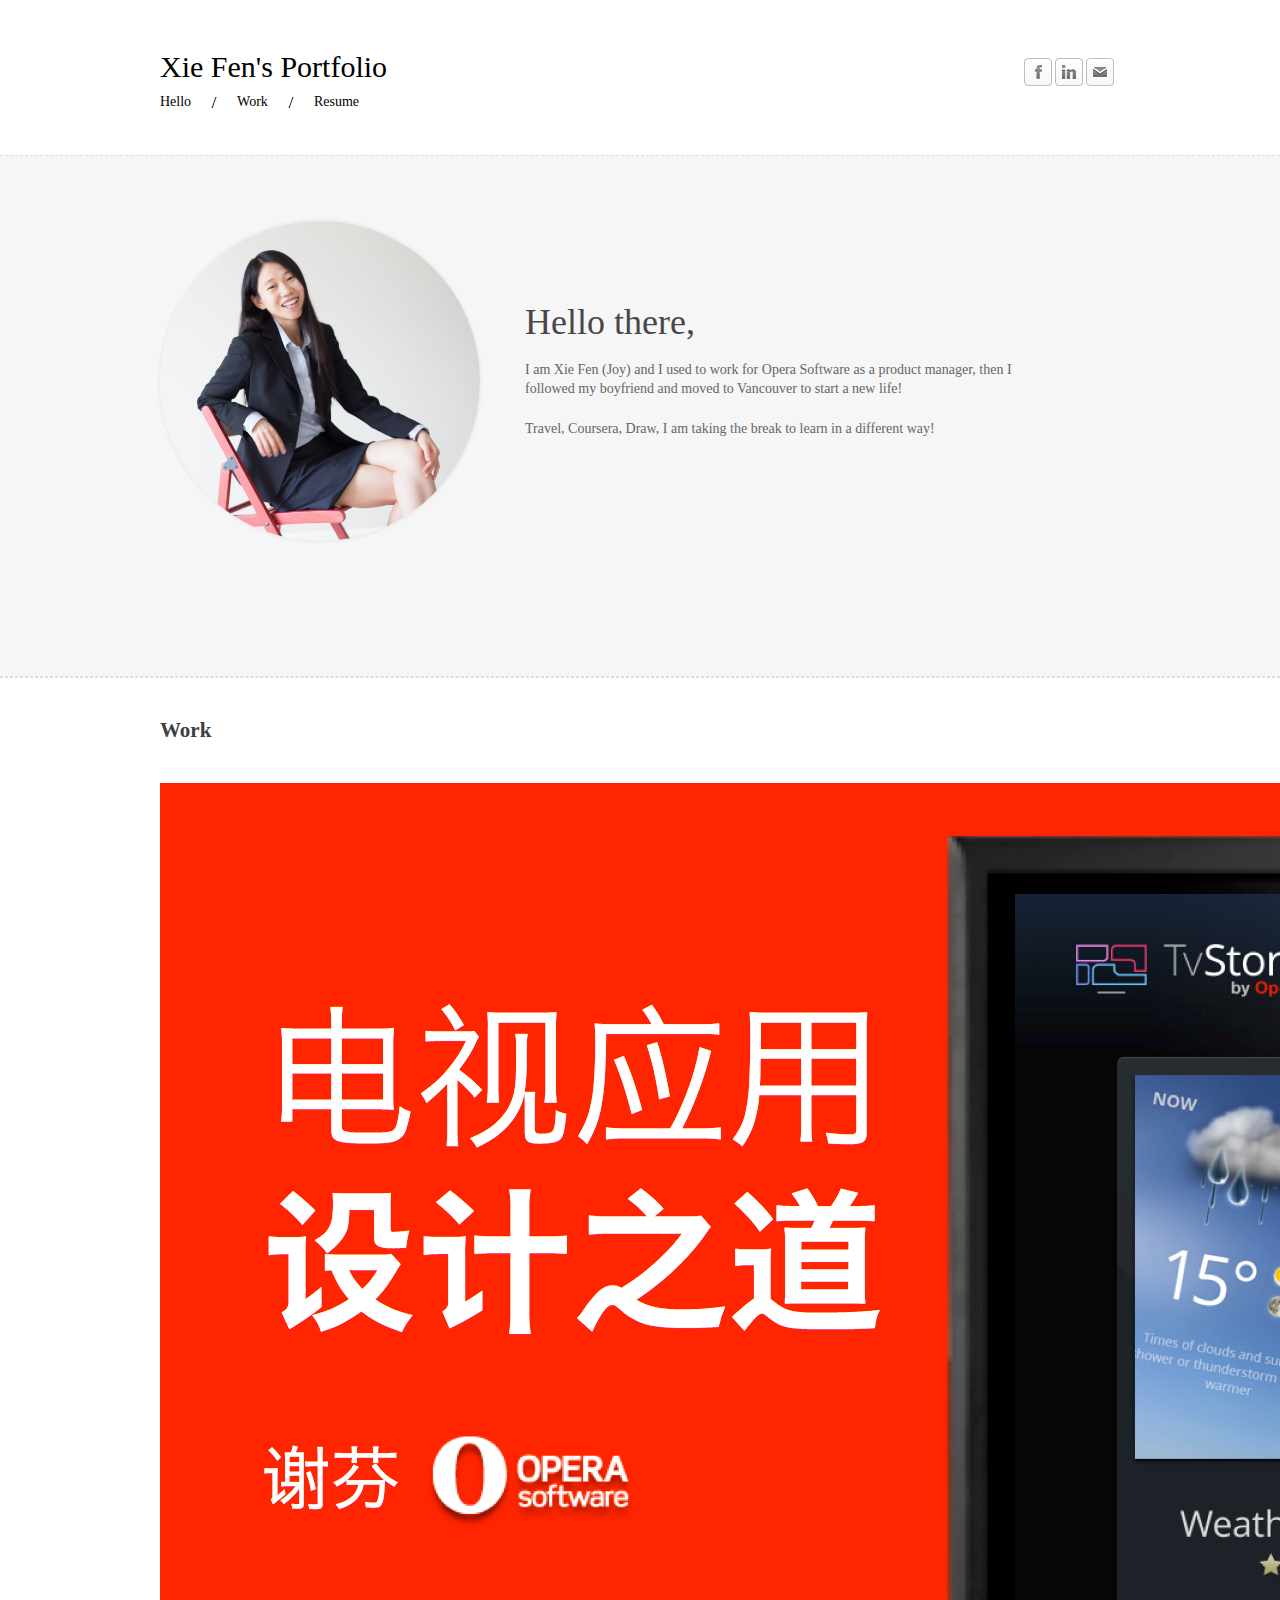
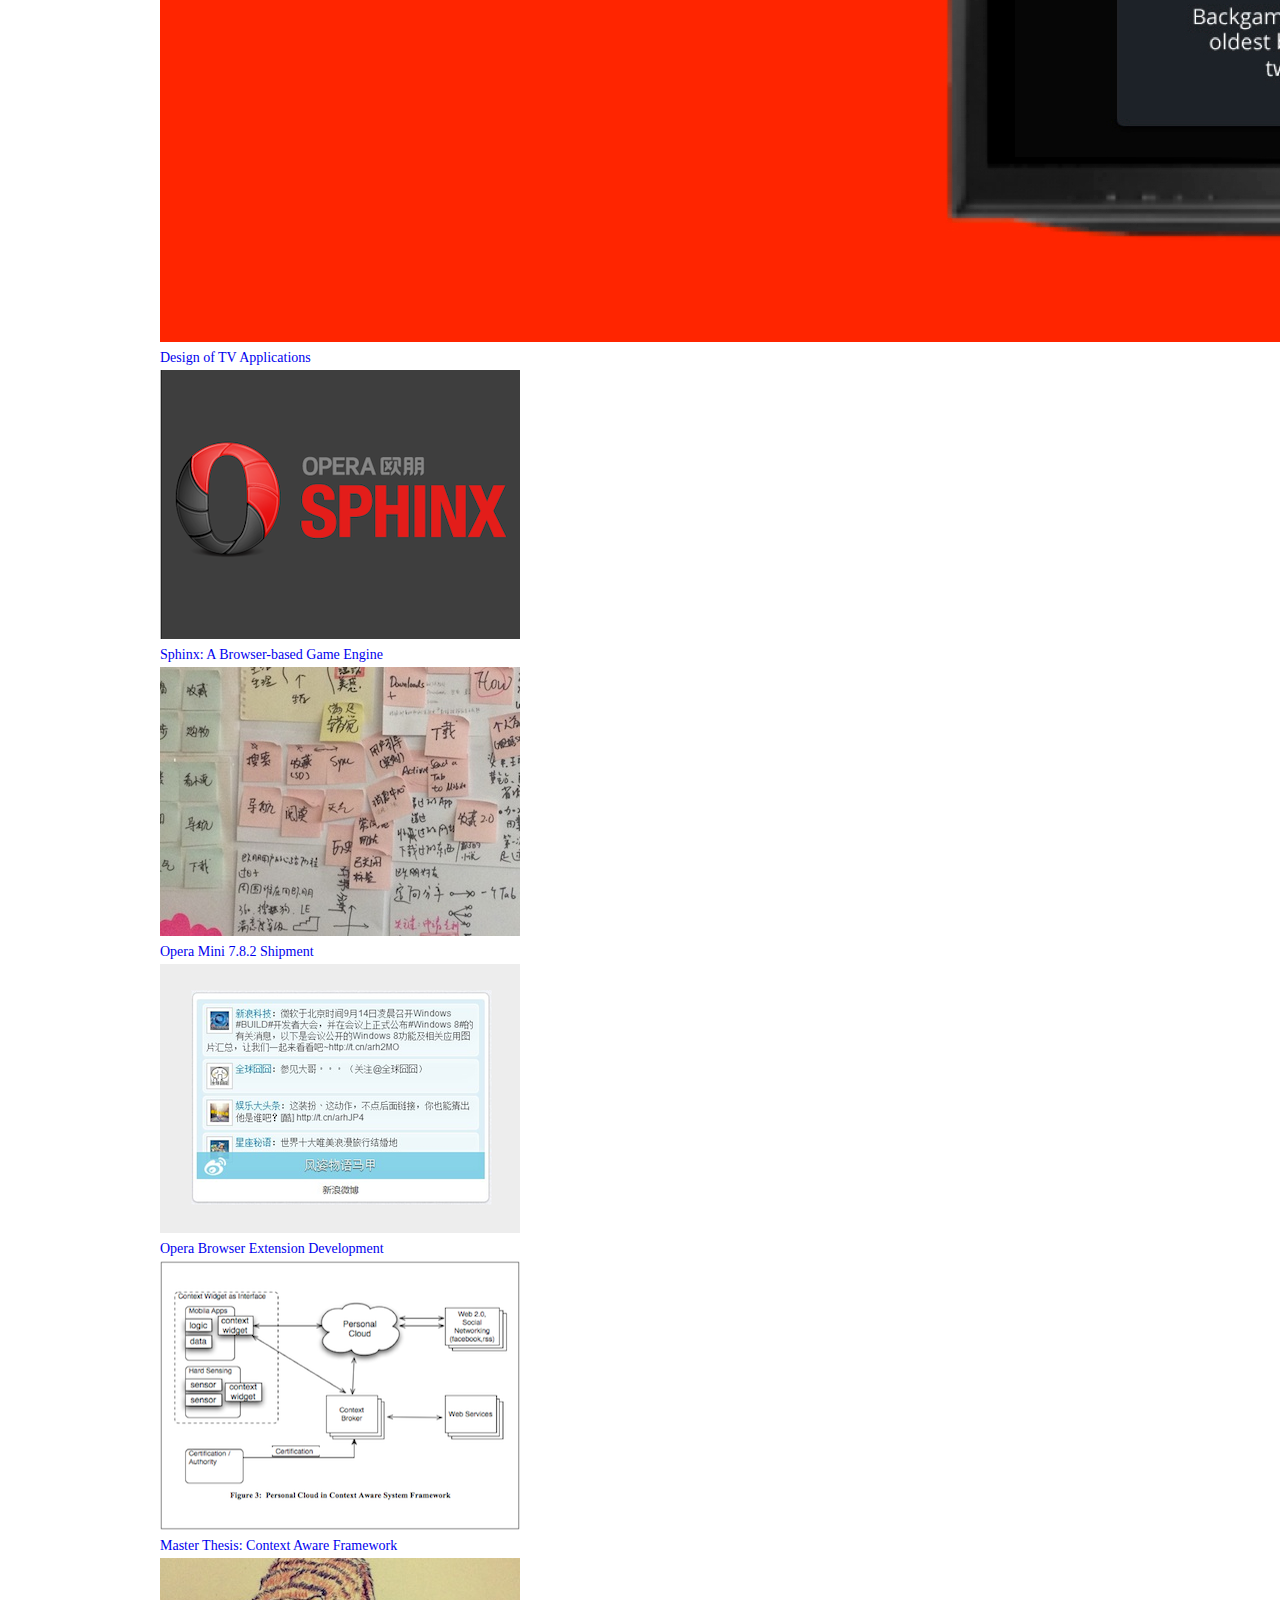
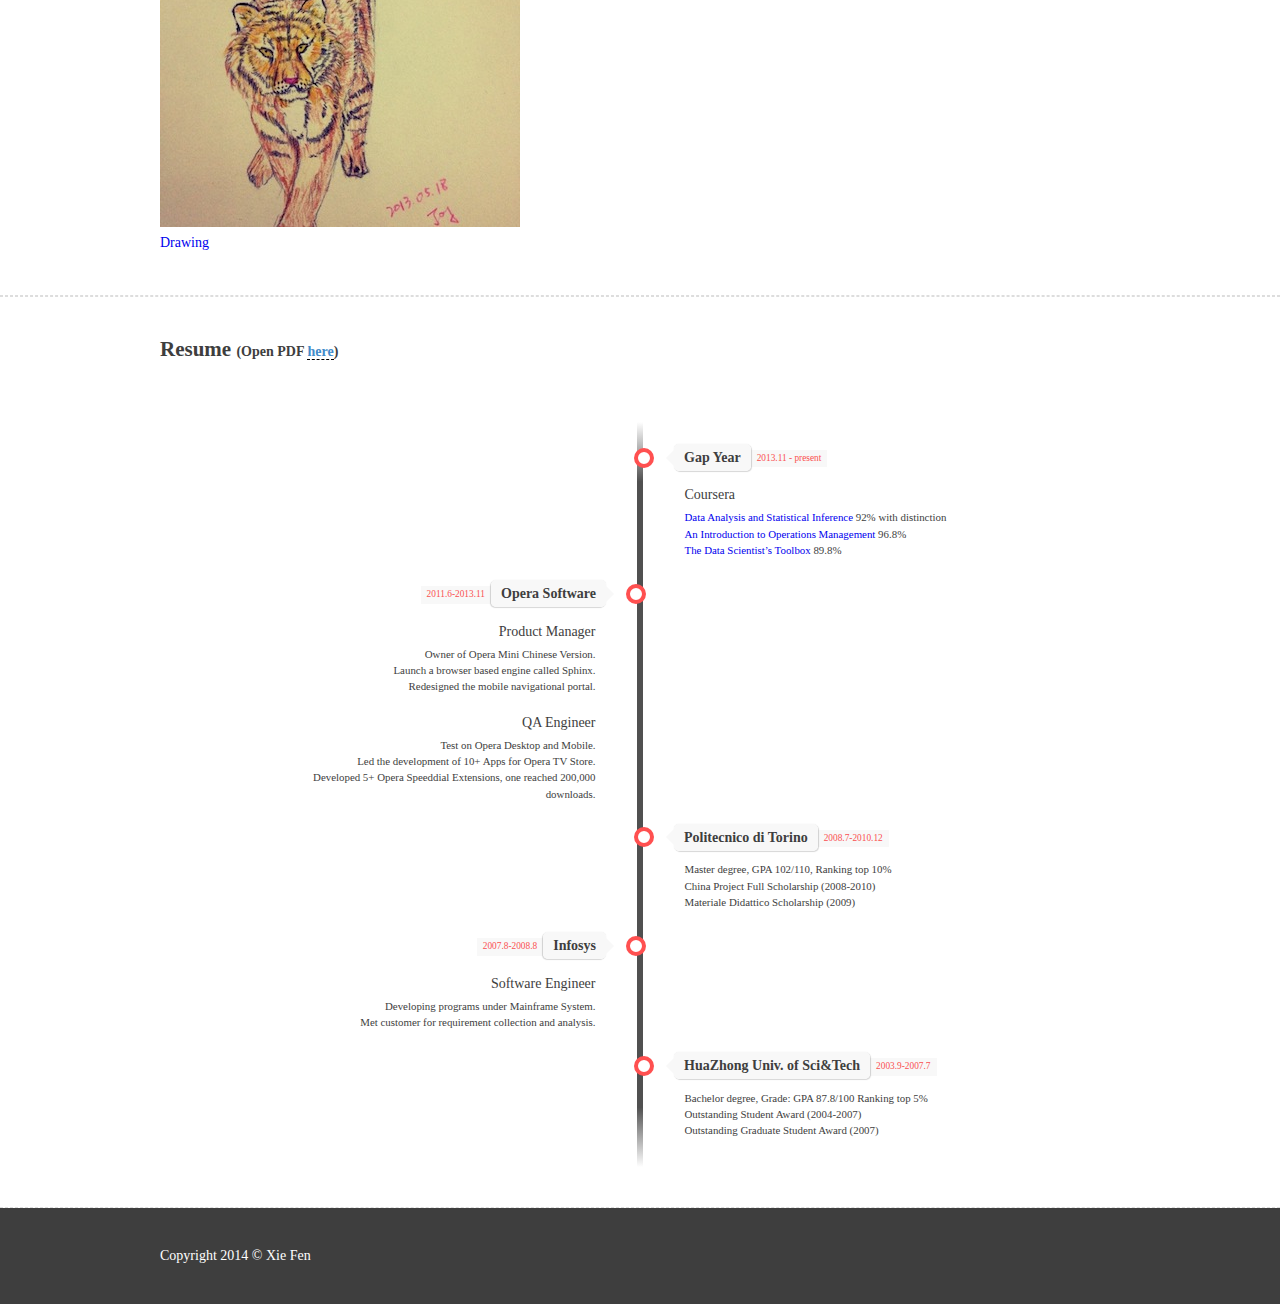
==== commit 80f336f8: "bootstrap grid works now. resized the image." ====
--- a/index.html
+++ b/index.html
@@ -8,7 +8,7 @@
     <link rel="stylesheet" href="css/style.css" media="screen" type="text/css" />
 </head>
 <body>
-  <link href='http://fonts.googleapis.com/css?family=Open+Sans:400,300,300italic,400italic,600,600italic,700,700italic' rel='stylesheet' type='text/css'>
+  <link href='http://fonts.googleapis.com/css?family=Open+Sans:400,300,300italic,400italic,600,600italic,700,700italic' rel='stylesheet' type='text/css'/>
 
   <div id="header">
     <div class="container">
@@ -40,7 +40,7 @@
   	  <div class="landing-banner-mid">
 	  <div class="landing-banner-inner">
   		<h2><span class="headline">Hello there,</span></h2>
-		<p><span class="headline-paragraph">I am Xie Fen (Joy) and I used to work for Opera Software as a product manager, now it is my gap year and I take the break to learn in a different way! <br><br>Travel, Coursera, Draw, that is my life now and it never stops here.</span></p>	
+		<p><span class="headline-paragraph">I am Xie Fen (Joy) and I used to work for Opera Software as a product manager, then I followed my boyfriend and moved to Vancouver to start a new life! <br><br>Travel, Coursera, Draw, I am taking the break to learn in a different way! </span></p>	
   	  </div>
   	  </div>
   	  </div>
@@ -51,12 +51,12 @@
   <div id="work">
   	<div class="container">
   		<div class="sectiontitle">
-  			<h2><p class="headline">Work</p></h2>
+  			<h2 class="headline">Work</h2>
   		</div>
   
   		
   		<div class="row">
-  		    <div class="col-md-4 col-sm-4 col-xs-6">
+  		    <div class="col-md-4 col-sm-6 col-xs-6">
               <a href="project_tvappsdesign.html">
   		        <div class="thumbnail thumbnail-borderless">
   		        	<img src="./images/ppt_designtvapps.jpg" alt="project 1"/>
@@ -64,10 +64,8 @@
   		        </div>
         	  </a>
         	 </div> <!--end of col-md-4-->
-        	 
-  		
   		  
-  		  	 <div class="col-md-4 col-sm-4 col-xs-6">
+  		  	 <div class="col-md-4 col-sm-6 col-xs-6">
            		<a href="project_sphinx.html">
   		        <div class="thumbnail thumbnail-borderless">
   		            <img src="./images/Sphinx.jpg" alt="project 3"/>
@@ -76,7 +74,7 @@
               	</a>
               </div><!--end of col-md-4-->
               
-              <div class="col-md-4 col-sm-4 col-xs-6">
+              <div class="col-md-4 col-sm-6 col-xs-6">
          	 	<a href="project_mini.html">
   		          <div class="thumbnail thumbnail-borderless">
   		            <img src="./images/mini.jpg" alt="project 5"/>
@@ -84,8 +82,8 @@
   		          </div>
               	</a>
              </div><!--end of col-md-4-->
-             
-             <div class="col-md-4 col-sm-4 col-xs-6"> 
+      
+             <div class="col-md-4 col-sm-6 col-xs-6"> 
 				<a href="project_extensiondev.html">
   		        <div class="thumbnail thumbnail-borderless">
   		            <img src="./images/extension_sina.jpg" alt="project 2"/>
@@ -94,7 +92,7 @@
               	</a>
   		     </div> <!--end of col-md-4-->
   		     
-              <div class="col-md-4 col-sm-4 col-xs-6">
+            <div class="col-md-4 col-sm-6 col-xs-6">
               	<a href="project_masterthesis.html">
   		          <div class="thumbnail thumbnail-borderless">
   		            <img src="./images/contextaware.jpg" alt="project 4"/>
@@ -104,7 +102,7 @@
   		    </div> <!--end of col-md-4-->
   		    
   		     
-             <div class="col-md-4 col-sm-4 col-xs-6"> 
+             <div class="col-md-4 col-sm-6 col-xs-6"> 
               	<a href="drawings.html">
   		        <div class="thumbnail thumbnail-borderless">
   		            <img src="./images/draw.jpg" alt="project 6"/>
@@ -120,7 +118,7 @@
   <div id="resume">
   	<div class="container">
   		<div class="sectiontitle">
-  			<h2><p class="headline">Resume <span class="subtitle">(Open PDF <a href="Xie Fen_Resume_PM_V1.0.pdf" target="_blank">here</a>) </span></p></h2>
+  			<h2 class="headline">Resume <span class="subtitle">(Open PDF <a href="Xie Fen_Resume_PM_V1.0.pdf" target="_blank">here</a>) </span></h2>
   		 
   		  	 
   		</div>
@@ -153,24 +151,24 @@
 					</div>
 					<div class="desc">Product Manager
 						<!--span class="time">2013.03-2013.11</span-->
-						<p>
+					
 						<ul>
 							<li>Owner of Opera Mini Chinese Version.</li>
 							<li>Launch a browser based engine called Sphinx.</li>
 							<li>Redesigned the mobile navigational portal.</li>					
 						</ul>
-						</p>
+						
 					</div>
 			  <div class="desc">QA Engineer 
 			  			<!--span class="time">2011.06-2013.03</span-->
-						<p>
+					
 						<ul>
 							<li>Test on Opera Desktop and Mobile.</li>
 							<li>Led the development of 10+ Apps for Opera TV Store.</li>
 							<li>Developed 5+ Opera Speeddial Extensions, one reached 200,000 downloads.</li>
 							<!--li>Gave speech as guest speak on design of TV apps at Html5 Top conference 2012, and presented our products in exhibition and client site as evangelist.</li-->
 						</ul>
-						</p>
+						
 			</div>
 			  </div>
 			</li>
@@ -183,13 +181,13 @@
 						<span class="time-wrapper"><span class="time">2008.7-2010.12</span></span>
 					</div>
 					<div class="desc">
-						<p>
+					
 						<ul>
 							<li>Master degree, GPA 102/110, Ranking top 10%</li>
 							<li>China Project Full Scholarship (2008-2010)</li>
 							<li>Materiale Didattico Scholarship (2009)</li>
 						</ul>
-						</p>
+					
 					</div>
 				</div>
 			</li>
@@ -202,13 +200,13 @@
 						<span class="time-wrapper"><span class="time">2007.8-2008.8</span></span>
 					</div>
 					<div class="desc">Software Engineer
-					<p>
+			
 						<ul>
 							<li>Developing programs under Mainframe System.</li>
 							<li>Met customer for requirement collection and analysis.</li>
 							
 						</ul>
-						</p>
+					
 					
 					</div>
 				</div>
@@ -221,13 +219,13 @@
 						<span class="time-wrapper"><span class="time">2003.9-2007.7</span></span>
 					</div>
 					<div class="desc">
-					<p>
+			
 						<ul>
 							<li>Bachelor degree, Grade: GPA 87.8/100 Ranking top 5%</li>
 							<li>Outstanding Student Award (2004-2007)</li>
 							<li>Outstanding Graduate Student Award (2007)</li>
 						</ul>
-						</p>
+					
 					</div>
 				</div>
 			</li>
--- a/css/style.css
+++ b/css/style.css
@@ -250,15 +250,47 @@
 text-decoration: none;
 }
 
+.thumbnail-borderless
+{
+  border:none;
+}
+
+.joy-thumbnail-title
+{
+  padding: 4px 0;
+}
+
+.thumbnail img{
+	max-height: 100%;
+}
 
 /* ================ Project page  ================ */
 
 div.content{
-	#background-color: #f6f6f6;
 	border-top:1px dashed #ddd;
 	border-bottom:1px dashed #ddd;
 	padding: 40px 0 40px 0;
 }
+.button{
+	width: 250px;
+	display: block;
+	line-height: 35px;
+	height: 100%;
+	position: relative;
+	top: 9px;
+	background-color: #388438;
+	-webkit-border-radius: 3px;
+	border-radius: 3px;
+	text-align: center;
+	color: #fff;
+	
+  	text-decoration: none;
+}
+.button:hover {
+  color: yellow;
+  text-decoration: none;
+}
+
 
 /* ================ drawings.html  ================ */
     
@@ -315,6 +347,7 @@
     background: url(next.png) right 48% no-repeat;
     z-index:999999;
 }
+
 
 /* ================ The Timeline ================ */
 
@@ -600,19 +633,7 @@
 
 }
 
-.thumbnail-borderless
-{
-  border:none;
-}
-
-.joy-thumbnail-title
-{
-  padding: 4px 0;
-}
-
-.thumbnail img{
-	max-height: 100%;
-}
+
 
 /* #### Mobile Phones Portrait #### */
 @media screen and (max-device-width: 480px){
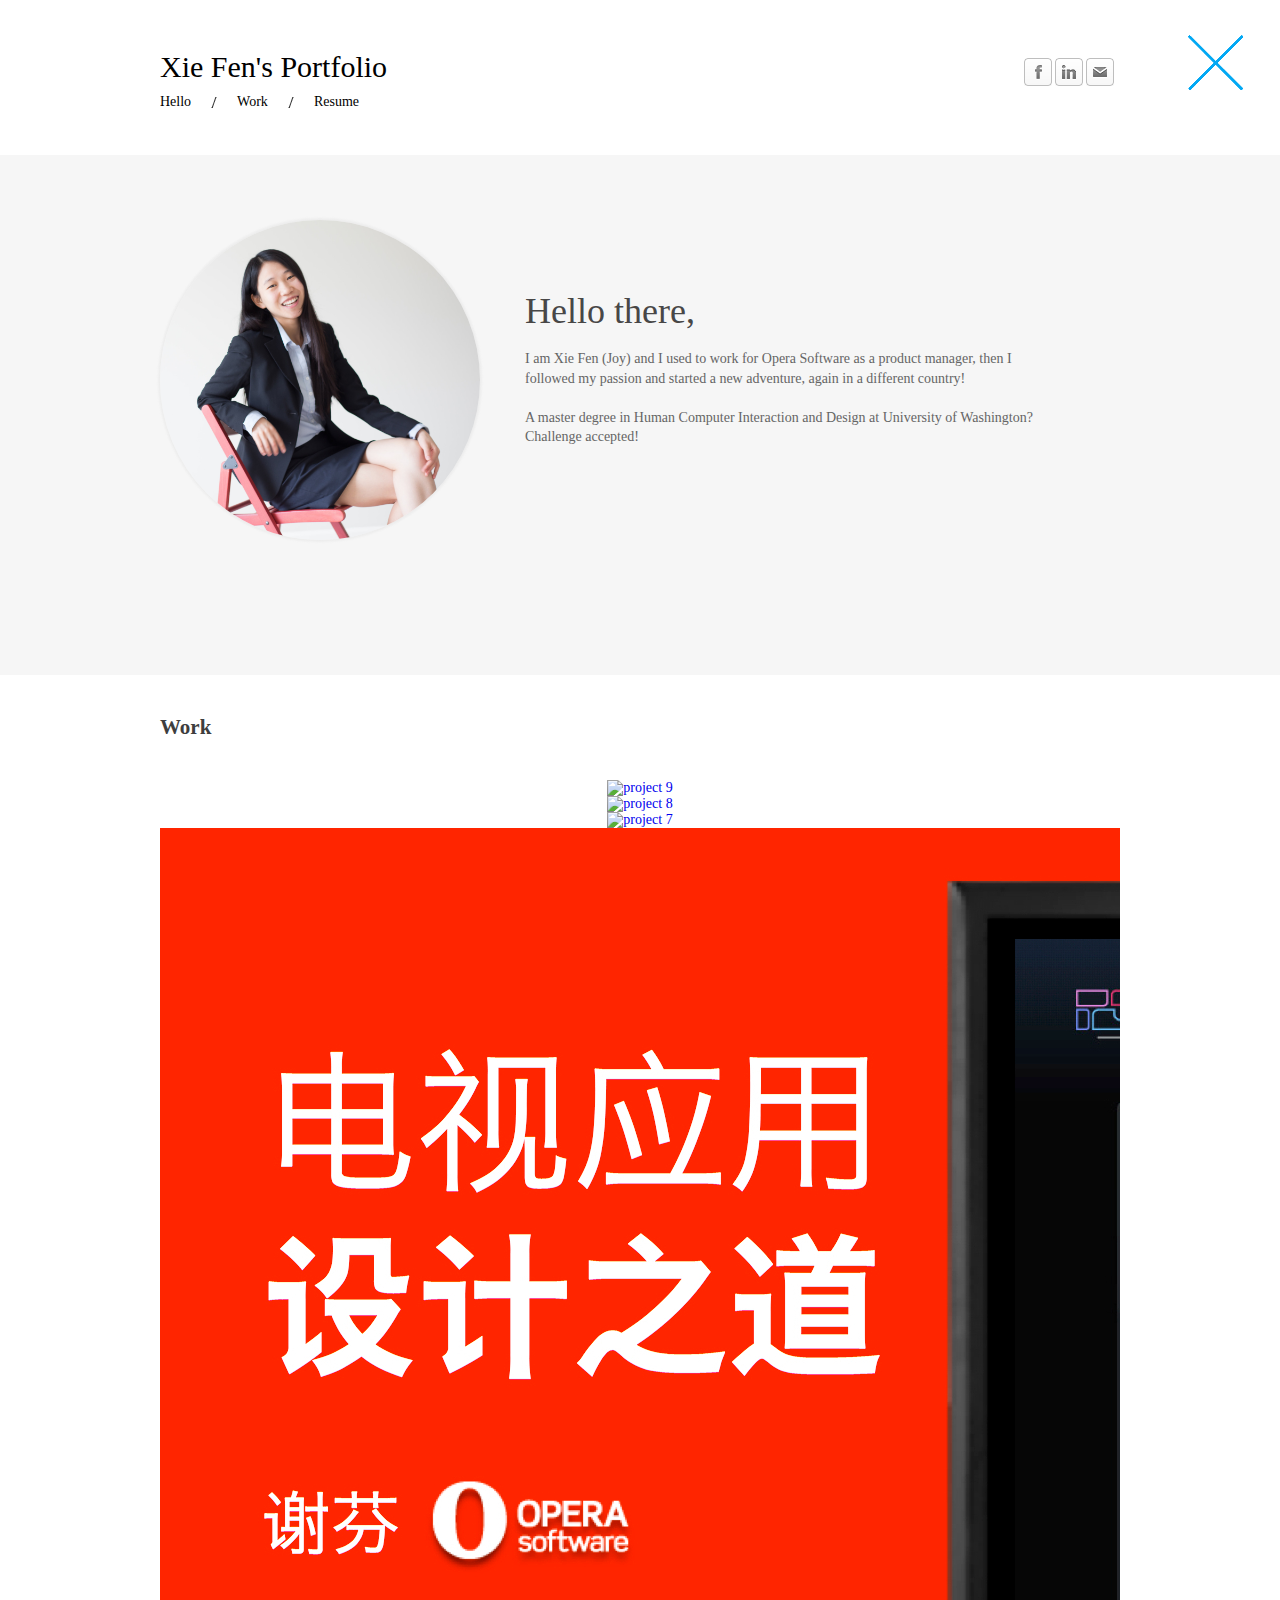
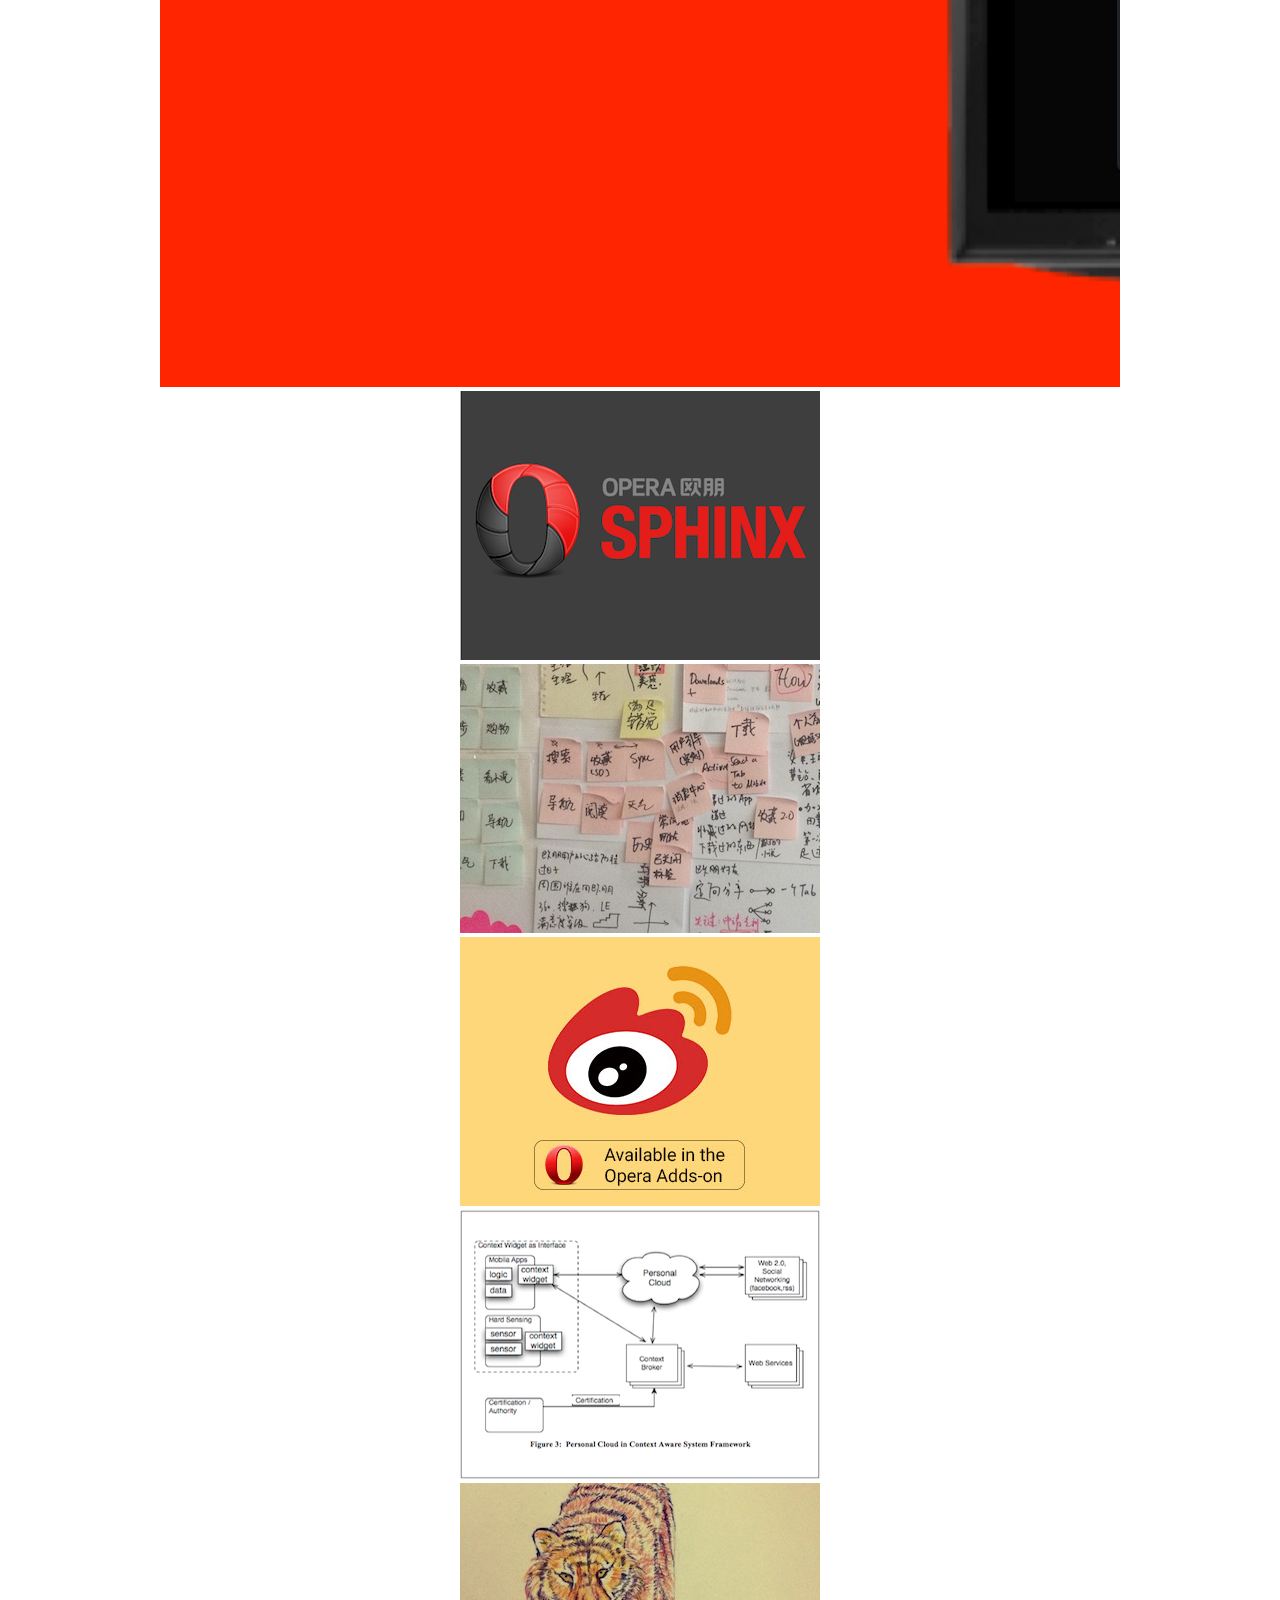
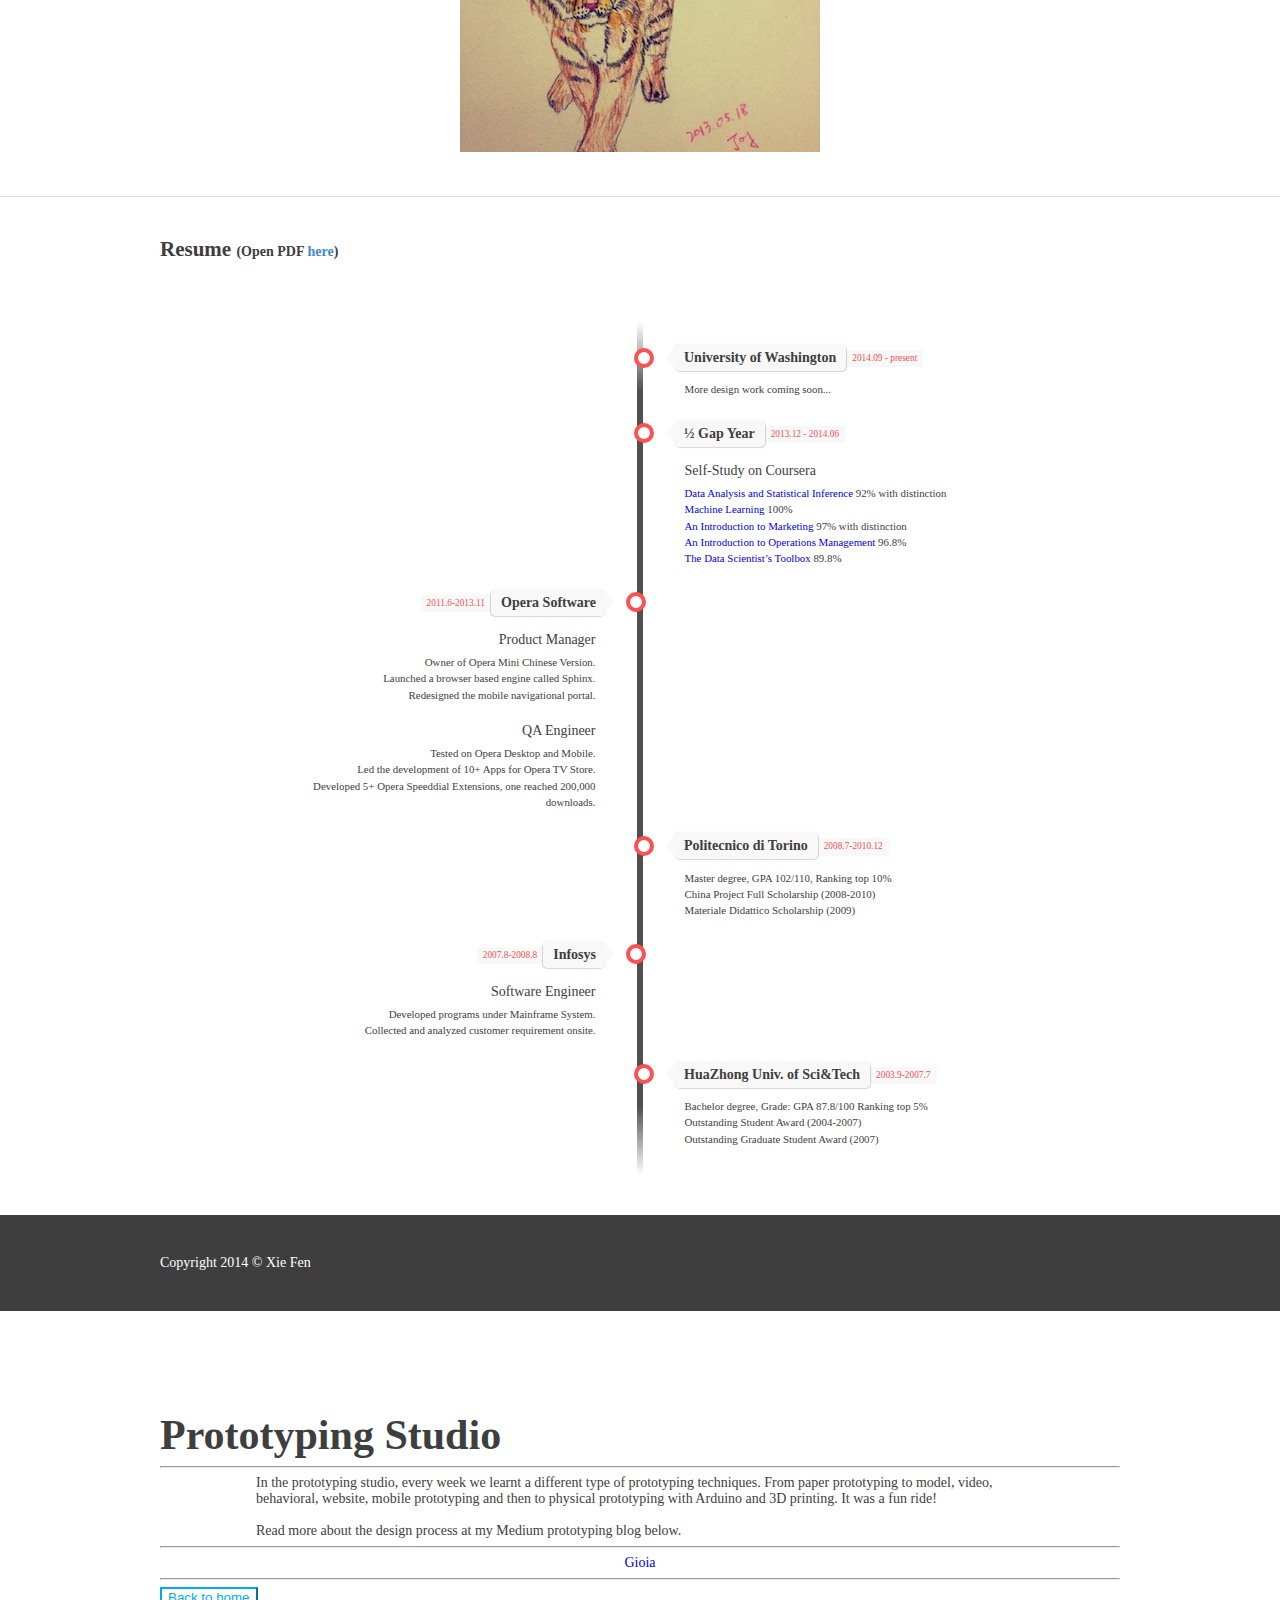
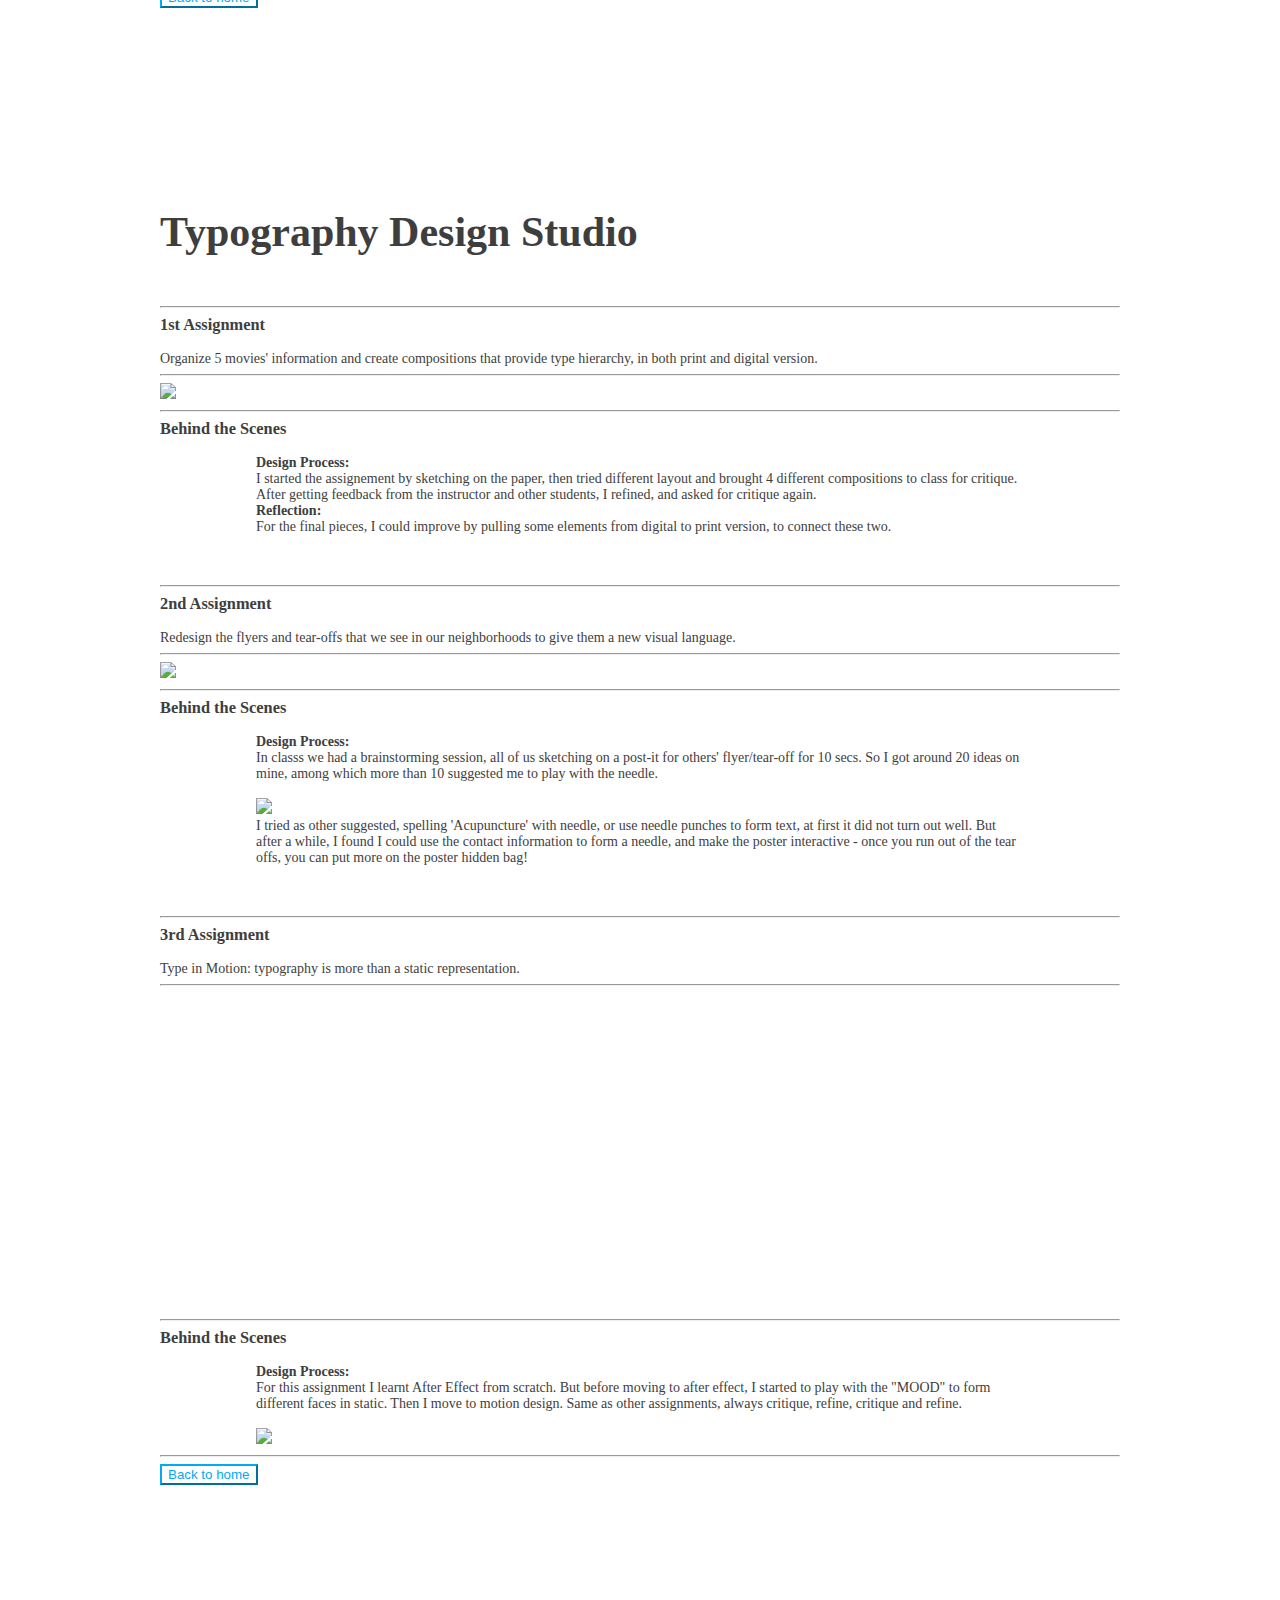
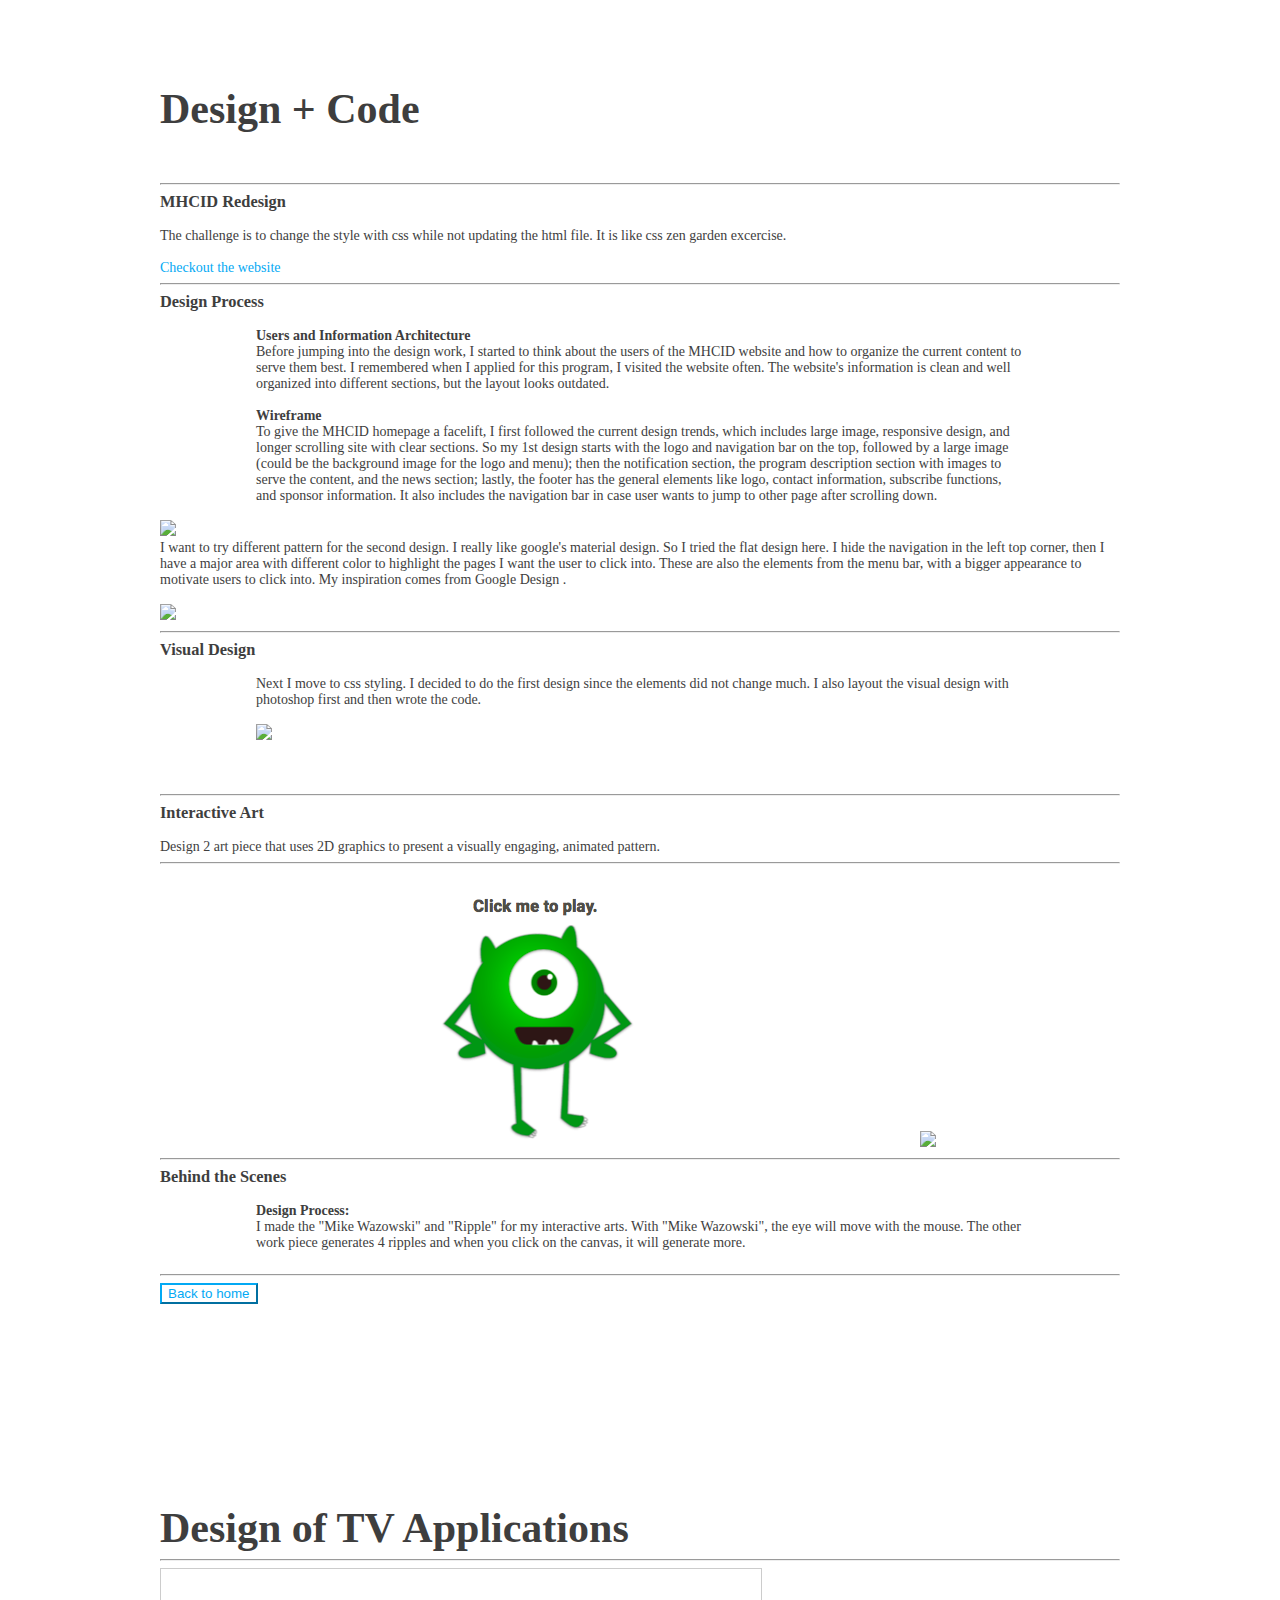
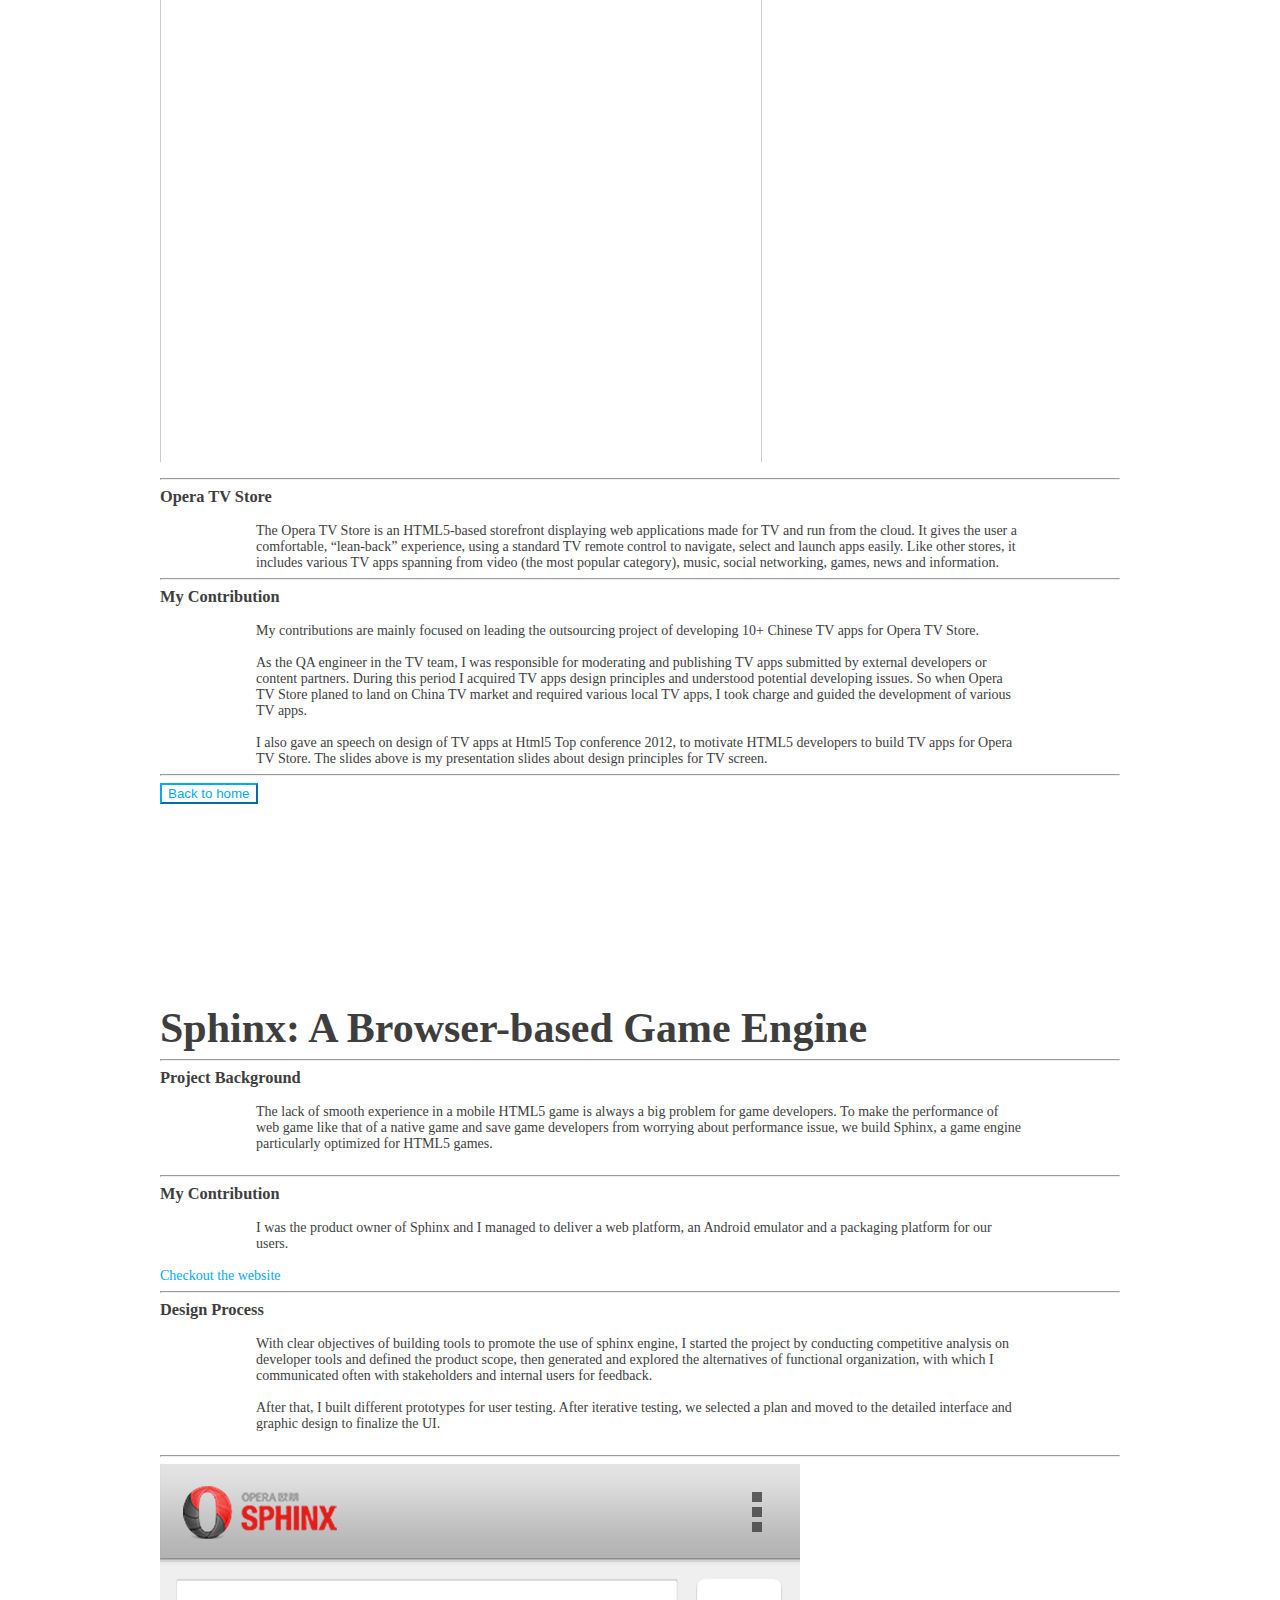
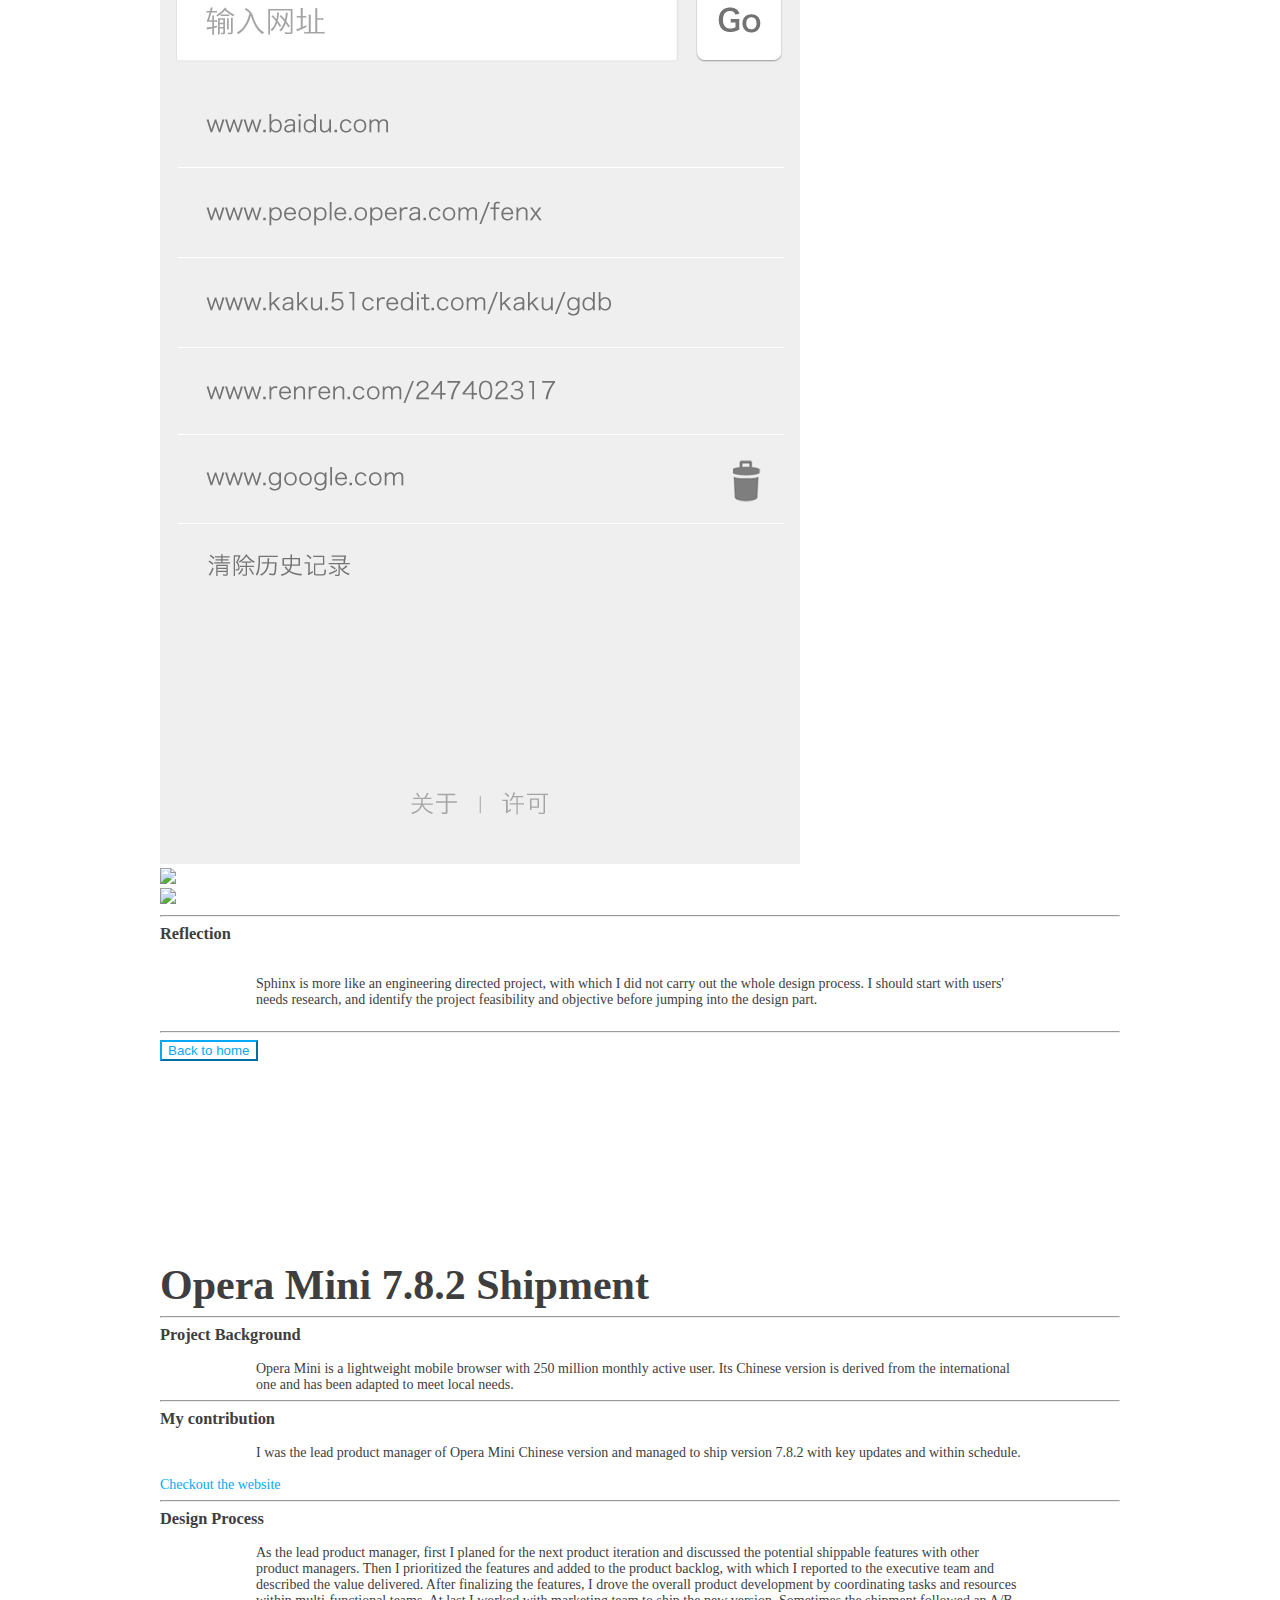
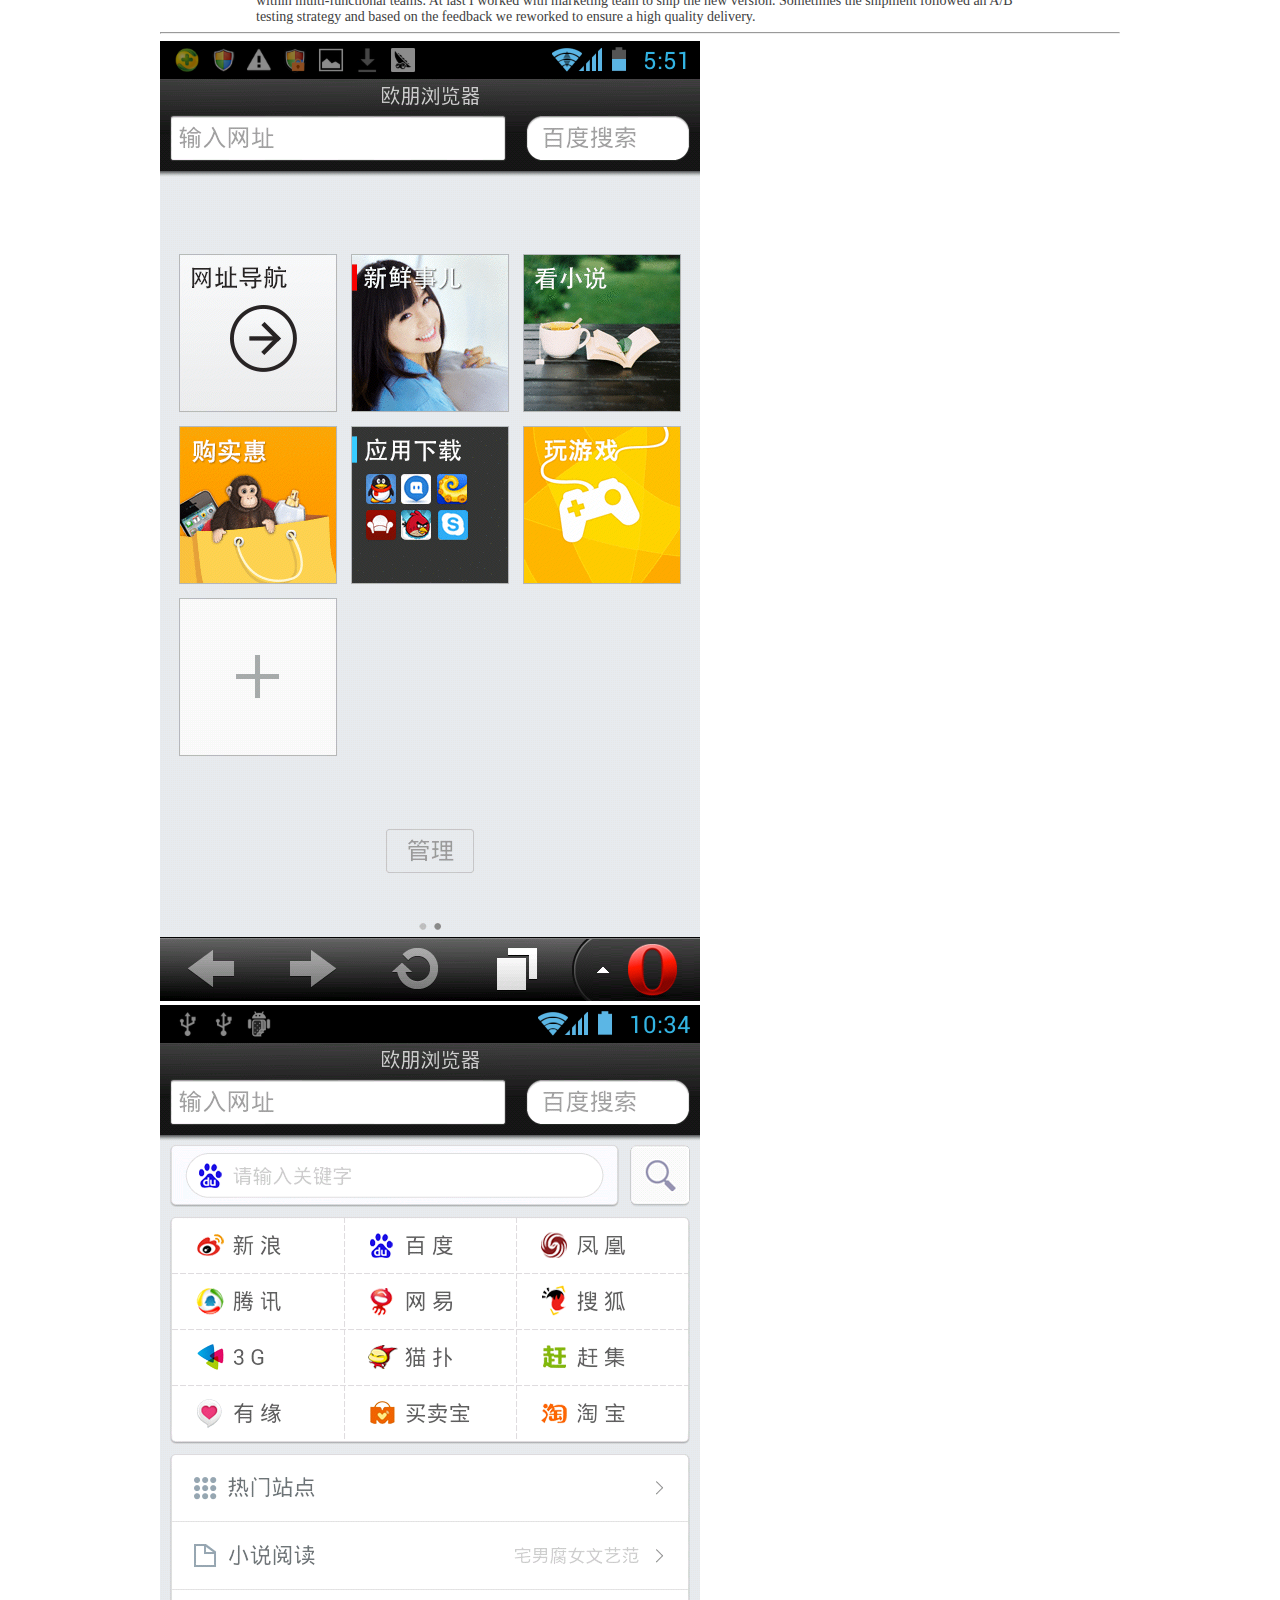
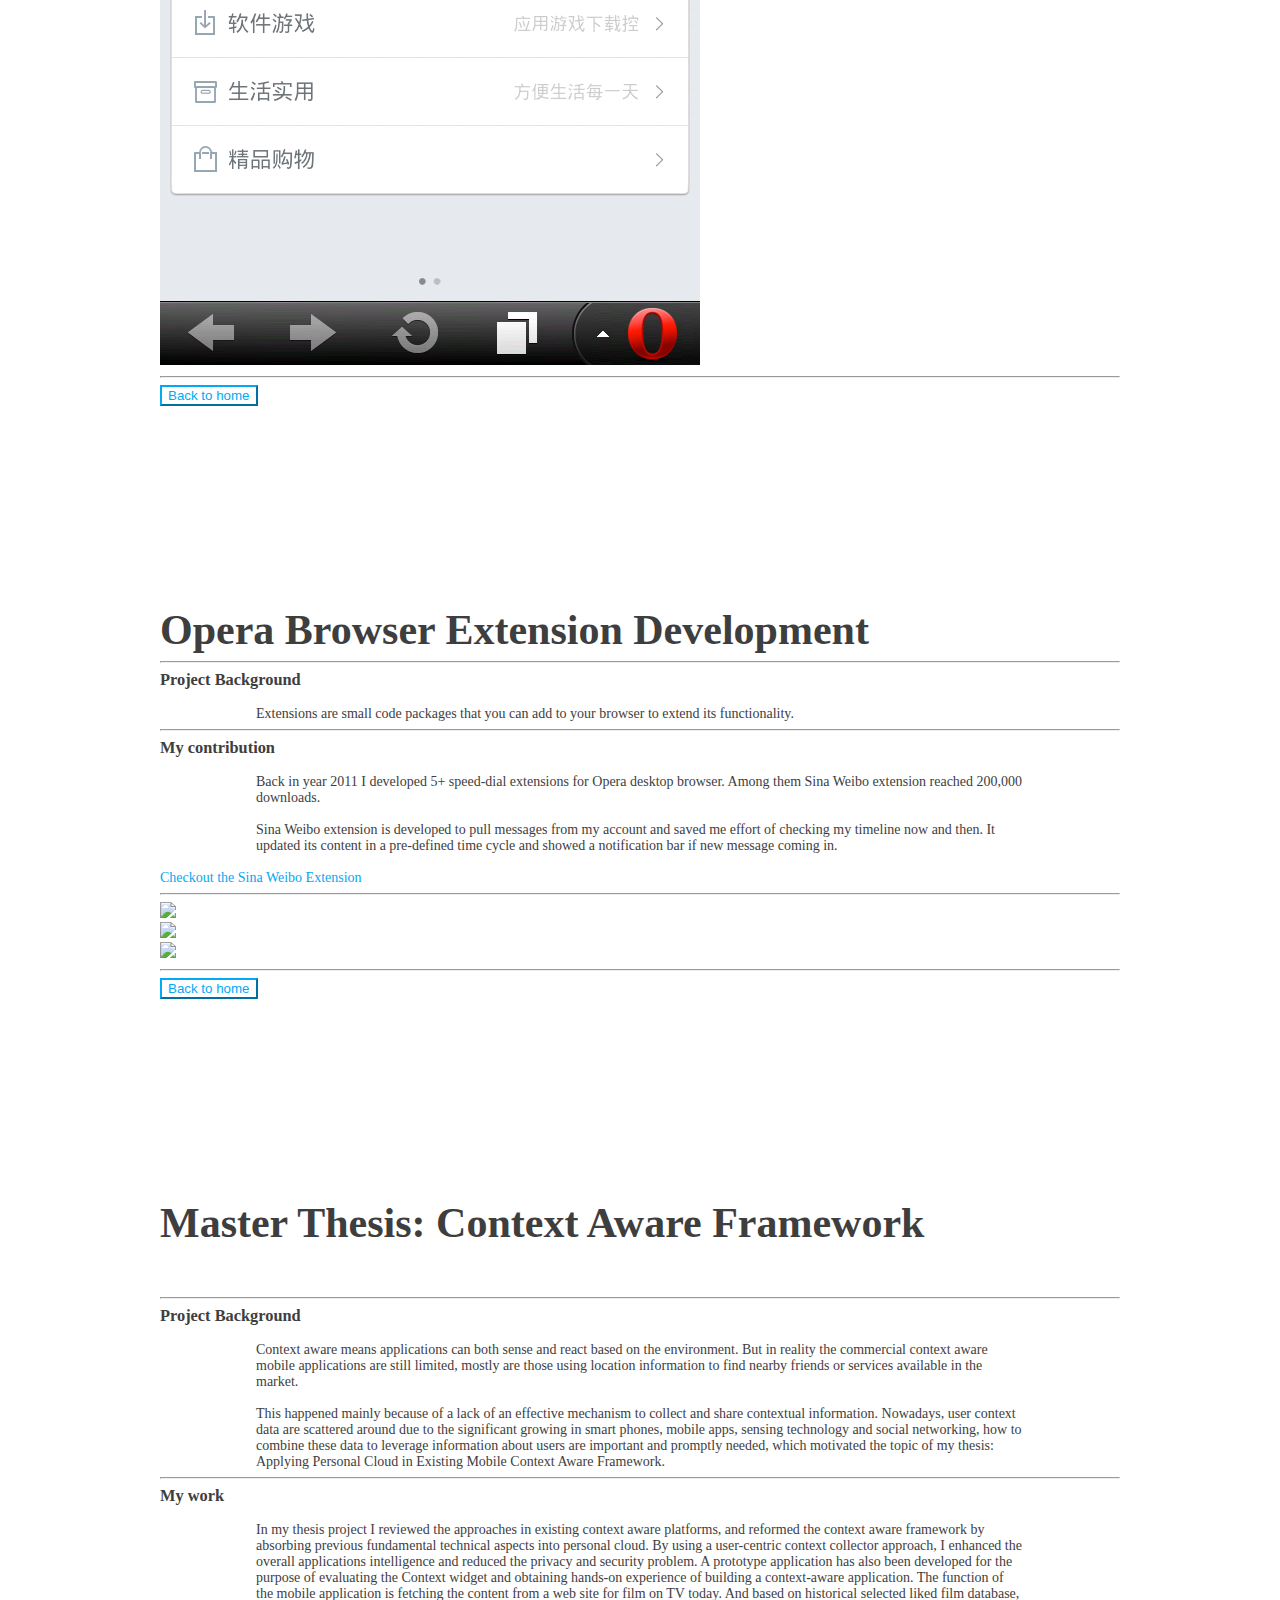
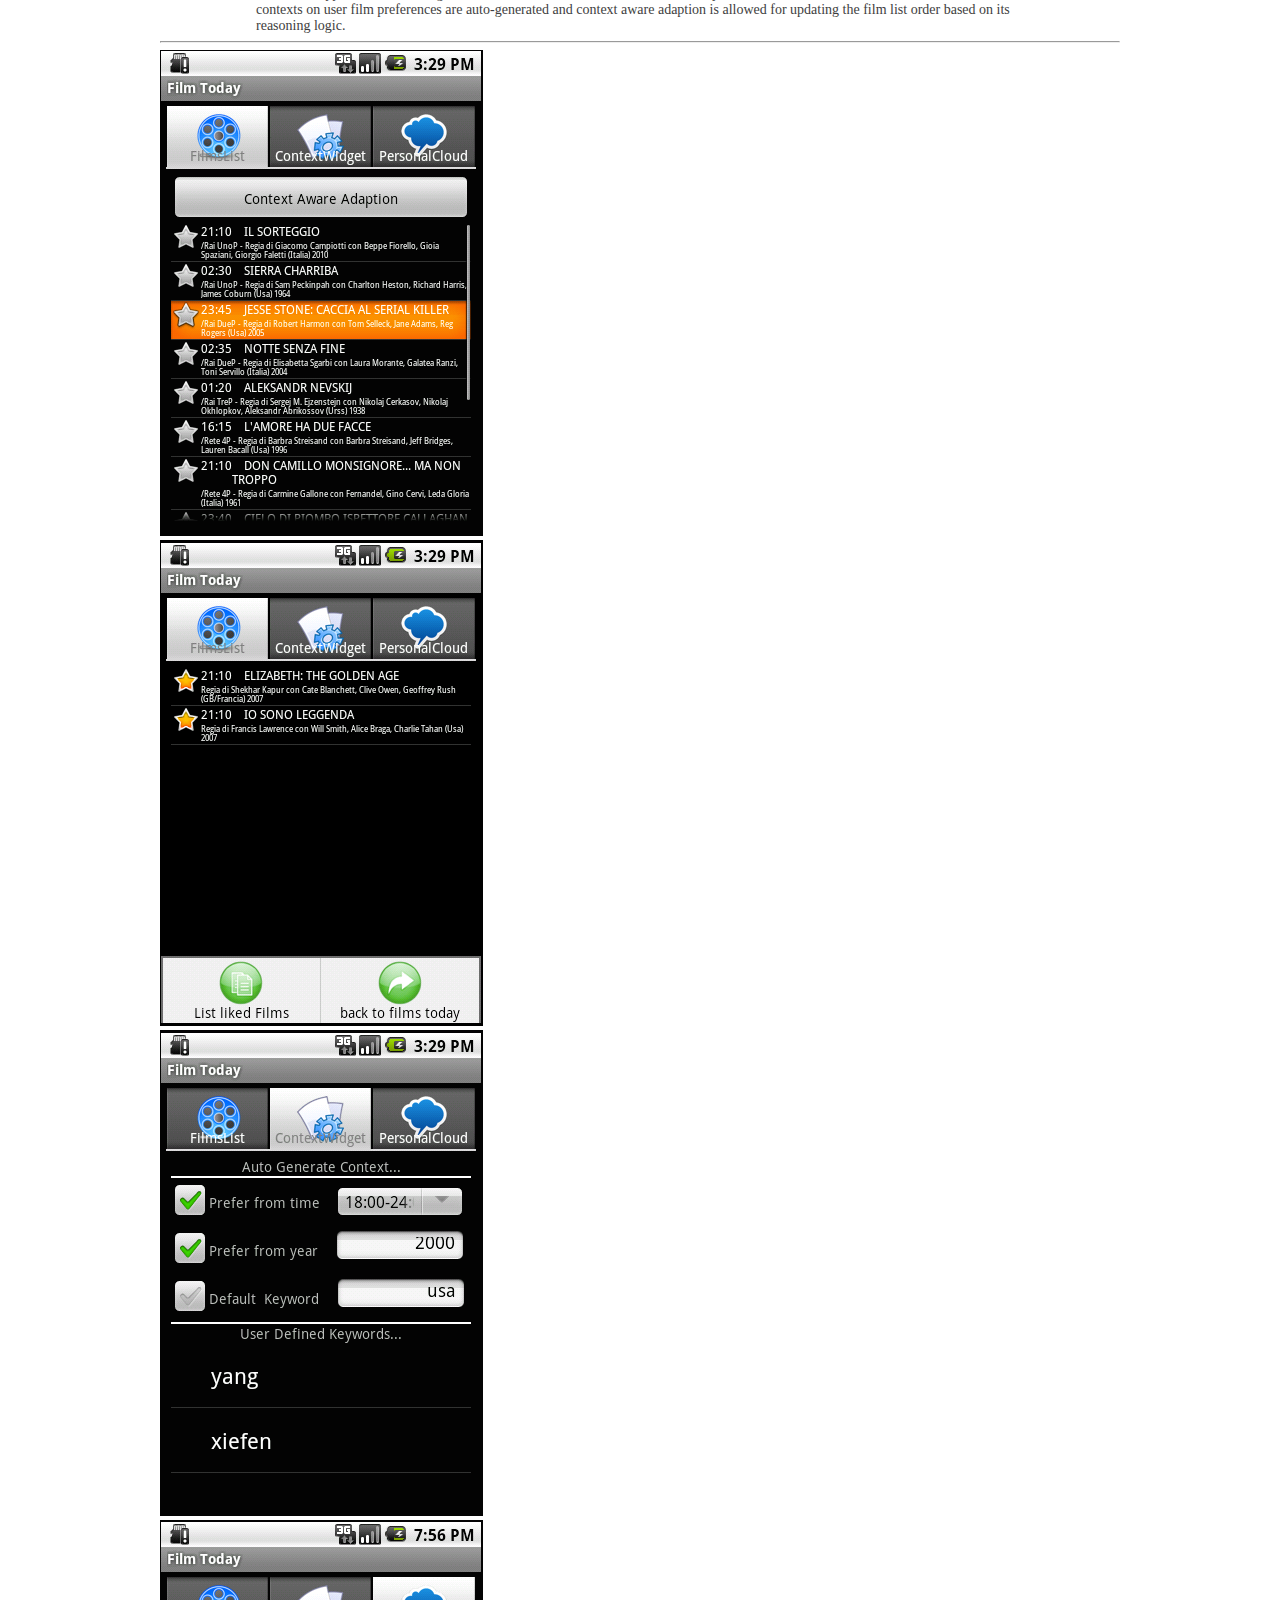
==== commit c92fe760: "remove iframe and update close" ====
--- a/index.html
+++ b/index.html
@@ -4,22 +4,24 @@
   <meta charset="UTF-8">
   <meta name="viewport" content="width=device-width, initial-scale=1">
   <title>Xie Fen' Portfolio</title>
-  	<link rel="stylesheet" href="http://s3.amazonaws.com/codecademy-content/courses/ltp/css/bootstrap.css">
-    <link rel="stylesheet" href="css/style.css" media="screen" type="text/css" />
+ 	<link rel="icon" type="image/png" href="favicon5.png" />
+  <link rel="stylesheet" href="css/bootstrap.min.css" media="screen" type="text/css" />
+  <link rel="stylesheet" href="css/style.css" media="screen" type="text/css" />
+  <link href='http://fonts.googleapis.com/css?family=Open+Sans:400,300,300italic,400italic,600,600italic,700,700italic' rel='stylesheet' type='text/css'/>
+  <script src="js/jquery-1.10.2.js"></script>
+  <script src="js/bootstrap.min.js"></script>
 </head>
+
 <body>
-  <link href='http://fonts.googleapis.com/css?family=Open+Sans:400,300,300italic,400italic,600,600italic,700,700italic' rel='stylesheet' type='text/css'/>
 
   <div id="header">
     <div class="container">
-
       <a id="logo" href="#"><span id="title">Xie Fen's Portfolio</span></a>
       <div id="social-icon">
           <a class="social-facebook social-item" href="http://facebook.com/xiefen" target="_blank"></a>
           <a class="social-linkedin social-item" href="http://linkedin.com/in/xiefen" target="_blank"></a>
           <a class="social-mail social-item" href="mailto:miss.xiefen@gmail.com" target="_blank"></a>
-      </div>
-      
+      </div>    
     </div> <!--end of container-->
   </div><!--end of header-->
   
@@ -28,24 +30,28 @@
   		<ul>
   			<li><a href="#intro">Hello</a></li>
   			<li><a href="#work">Work</a></li>
-  			<li><a href="#resume">Resume</a></li>
+        <li><a href="XieFenResume.pdf" target="_blank">Resume</a></li>      
   		</ul>
   	</div>
   </div><!--end of nav-->
   
   <div id="intro">
   	<div class="container">
-  	  <div id="bannerleft">    </div>
+  	  <div id="bannerleft"></div>
   	  <div id="bannerright" class="landing-banner-outer">
-  	  <div class="landing-banner-mid">
-	  <div class="landing-banner-inner">
-  		<h2><span class="headline">Hello there,</span></h2>
-		<p><span class="headline-paragraph">I am Xie Fen (Joy) and I used to work for Opera Software as a product manager, then I followed my boyfriend and moved to Vancouver to start a new life! <br><br>Travel, Coursera, Draw, I am taking the break to learn in a different way! </span></p>	
-  	  </div>
-  	  </div>
-  	  </div>
+    	  <div class="landing-banner-mid">
+    	    <div class="landing-banner-inner">
+        		<h2><span class="headline">Hello there,</span></h2>
+      		  <p>
+              <span class="headline-paragraph">I am Xie Fen (Joy) and I used to work for Opera Software as a product manager, then I followed my passion and started a new adventure, again in a different country!<br><br>A master degree in Human Computer Interaction and Design at University of Washington?<br> Challenge accepted! 
+              </span>
+            </p>	
+        	  
+      	  </div>
+    	  </div>
+    	</div>
   	</div>
-  	 <div style="clear:both;"></div>
+  	<div style="clear:both;"></div>
   </div><!--end of intro-->
        
   <div id="work">
@@ -54,62 +60,136 @@
   			<h2 class="headline">Work</h2>
   		</div>
   
-  		
-  		<div class="row">
-  		    <div class="col-md-4 col-sm-6 col-xs-6">
-              <a href="project_tvappsdesign.html">
-  		        <div class="thumbnail thumbnail-borderless">
-  		        	<img src="./images/ppt_designtvapps.jpg" alt="project 1"/>
-                	<div class="joy-thumbnail-title">Design of TV Applications</div>
-  		        </div>
-        	  </a>
-        	 </div> <!--end of col-md-4-->
+		
+  		<div class="row">	  
+        <div class="col-md-4 col-sm-6 col-xs-6">
+          <!--a href="project_prototype.html"-->
+
+          <a href="#prototyping" class="portfolio-link" data-toggle="modal">
+
+            <div class="thumbnail thumbnail-borderless thumbnail-first">
+              <img src="./images/prototype.jpg" alt="project 9"/>
+              <div class="mask">  
+              <h2>Prototyping Course Work</h2>  
+              <p>Design Process</p>  
+              </div> 
+            <!--div class="joy-thumbnail-title">Opera Mini 7.8.2 Shipment</div-->
+            </div>
+          </a>
+        </div><!--end of col-md-4-->
+
+  		  <div class="col-md-4 col-sm-6 col-xs-6 ">
+        <!--  <a href="project_typography.html"> -->
+            <a href="#typography" class="portfolio-link" data-toggle="modal">
+            <div class="thumbnail thumbnail-borderless thumbnail-first">
+              <img src="./images/typography.jpg" alt="project 8"/>
+              <div class="mask">  
+                <h2>Typography Course Work</h2>  
+                <p>Design</p>  
+              </div> 
+            <!--div class="joy-thumbnail-title">Sphinx: A Browser-based Game Engine</div-->
+            </div>
+          </a>
+        </div><!--end of col-md-4-->
+        
+        <div class="col-md-4 col-sm-6 col-xs-6">
+        <!--   <a href="project_designcode.html"> -->
+          <a href="#designcode" class="portfolio-link" data-toggle="modal">
+            <div class="thumbnail thumbnail-borderless thumbnail-first">
+            	<img src="./images/designcode.jpg" alt="project 7"/>
+              	<div class="mask">  
+        					<h2>MHCID Webpage Redesign</h2>  
+        					<p>Design & Code</p>  
+      					</div>  
+              	<!--div class="joy-thumbnail-title">Design of TV Applications</div-->
+            </div>
+    	    </a>
+    	  </div> <!--end of col-md-4-->
+        	 
+
+        <div class="col-md-4 col-sm-6 col-xs-6">
+        <!--   <a href="project_tvappsdesign.html"> -->
+          <a href="#designtvapps" class="portfolio-link" data-toggle="modal">
+            <div class="thumbnail thumbnail-borderless thumbnail-first">
+              <img src="./images/ppt_designtvapps.jpg" alt="project 1"/>
+              <div class="mask">  
+                <h2>TV Application Design</h2>  
+                <p>Product Management</p>  
+              </div> 
+              <!--div class="joy-thumbnail-title">Design of TV Applications</div-->
+            </div>
+          </a>
+        </div> <!--end of col-md-4-->
   		  
-  		  	 <div class="col-md-4 col-sm-6 col-xs-6">
-           		<a href="project_sphinx.html">
-  		        <div class="thumbnail thumbnail-borderless">
-  		            <img src="./images/Sphinx.jpg" alt="project 3"/>
-                  	<div class="joy-thumbnail-title">Sphinx: A Browser-based Game Engine</div>
-  		        </div>
-              	</a>
-              </div><!--end of col-md-4-->
+        <div class="col-md-4 col-sm-6 col-xs-6 ">
+        <!--   <a href="project_sphinx.html"> -->
+          <a href="#sphnix" class="portfolio-link" data-toggle="modal">
+            <div class="thumbnail thumbnail-borderless thumbnail-first">
+              <img src="./images/Sphinx.jpg" alt="project 3"/>
+              <div class="mask">  
+                <h2>Sphinx Game Engine</h2>  
+                <p>Product Management</p>  
+              </div> 
+              <!--div class="joy-thumbnail-title">Sphinx: A Browser-based Game Engine</div-->
+            </div>
+          </a>
+        </div><!--end of col-md-4-->
               
-              <div class="col-md-4 col-sm-6 col-xs-6">
-         	 	<a href="project_mini.html">
-  		          <div class="thumbnail thumbnail-borderless">
-  		            <img src="./images/mini.jpg" alt="project 5"/>
-                  	<div class="joy-thumbnail-title">Opera Mini 7.8.2 Shipment</div>
-  		          </div>
-              	</a>
-             </div><!--end of col-md-4-->
+        <div class="col-md-4 col-sm-6 col-xs-6">
+        <!--   <a href="project_mini.html"> -->
+          <a href="#operamini" class="portfolio-link" data-toggle="modal">
+            <div class="thumbnail thumbnail-borderless thumbnail-first">
+              <img src="./images/mini.jpg" alt="project 5"/>
+              <div class="mask">  
+                <h2>Opera Mini 7.8.2</h2>  
+                <p>Product Management</p>  
+              </div> 
+              	<!--div class="joy-thumbnail-title">Opera Mini 7.8.2 Shipment</div-->
+            </div>
+          </a>
+        </div><!--end of col-md-4-->
       
-             <div class="col-md-4 col-sm-6 col-xs-6"> 
-				<a href="project_extensiondev.html">
-  		        <div class="thumbnail thumbnail-borderless">
-  		            <img src="./images/extension_sina.jpg" alt="project 2"/>
-                  	<div class="joy-thumbnail-title">Opera Browser Extension Development</div>
-  		        </div>
-              	</a>
-  		     </div> <!--end of col-md-4-->
+        <div class="col-md-4 col-sm-6 col-xs-6 "> 
+        <!--   <a href="project_extensiondev.html"> -->
+          <a href="#weibo" class="portfolio-link" data-toggle="modal">
+            <div class="thumbnail thumbnail-borderless thumbnail-first">
+              <img src="./images/extension_sina.jpg" alt="project 2"/>
+              <div class="mask">  
+                <h2>Weibo Extenstion</h2>  
+                <p>Design & Code</p>  
+              </div> 
+              	<!--div class="joy-thumbnail-title">Opera Browser Extension Development</div-->
+            </div>
+          </a>
+        </div> <!--end of col-md-4-->
   		     
-            <div class="col-md-4 col-sm-6 col-xs-6">
-              	<a href="project_masterthesis.html">
-  		          <div class="thumbnail thumbnail-borderless">
-  		            <img src="./images/contextaware.jpg" alt="project 4"/>
-                  	<div class="joy-thumbnail-title">Master Thesis: Context Aware Framework</div>
-  		          </div>
-              	</a>  
-  		    </div> <!--end of col-md-4-->
+        <div class="col-md-4 col-sm-6 col-xs-6 ">
+        <!--   <a href="project_masterthesis.html"> -->
+          <a href="#personalcloud" class="portfolio-link" data-toggle="modal">
+            <div class="thumbnail thumbnail-borderless thumbnail-first">
+              <img src="./images/contextaware.jpg" alt="project 4"/>
+              <div class="mask">  
+                <h2>Personal Cloud Framework</h2>  
+                <p>Thesis Project</p>  
+              </div> 
+              	<!--div class="joy-thumbnail-title">Master Thesis: Context Aware Framework</div-->
+            </div>
+          </a>  
+        </div> <!--end of col-md-4-->
   		    
   		     
-             <div class="col-md-4 col-sm-6 col-xs-6"> 
-              	<a href="drawings.html">
-  		        <div class="thumbnail thumbnail-borderless">
-  		            <img src="./images/draw.jpg" alt="project 6"/>
-                 	<div class="joy-thumbnail-title">Drawing</div>
-  		        </div>
-              	</a>          
-  		    </div> <!--end of col-md-4-->
+        <div class="col-md-4 col-sm-6 col-xs-6 "> 
+          <a href="#drawings" class="portfolio-link" data-toggle="modal">
+            <div class="thumbnail thumbnail-borderless thumbnail-first">
+              <img src="./images/draw.jpg" alt="project 6"/>
+              <div class="mask">  
+                <h2>Drawing</h2>  
+                <p>For Fun</p>  
+              </div> 
+              	<!--div class="joy-thumbnail-title">Drawing</div-->
+            </div>
+          </a>          
+        </div> <!--end of col-md-4-->
   		     
   		</div><!--end of row-->
   	</div>
@@ -118,29 +198,45 @@
   <div id="resume">
   	<div class="container">
   		<div class="sectiontitle">
-  			<h2 class="headline">Resume <span class="subtitle">(Open PDF <a href="Xie Fen_Resume_PM_V1.0.pdf" target="_blank">here</a>) </span></h2>
-  		 
-  		  	 
+  			<h2 class="headline">Resume <span class="subtitle">(Open PDF <a href="XieFenResume.pdf" target="_blank">here</a>) </span></h2>		  	 
   		</div>
 		<!-- The Timeline -->
 		<ul class="timeline">
- 
 			<!-- Item 1 -->
 			<li>
 				<div class="direction-r">
 					<div class="flag-wrapper">
-						<span class="flag">Gap Year</span>
-						<span class="time-wrapper"><span class="time">2013.11 - present</span></span>
+						<span class="flag">University of Washington</span>
+						<span class="time-wrapper"><span class="time">2014.09 - present</span></span>
 					</div>
-					<div class="desc"> Coursera
+
+					<div class="desc">			
 						<ul>
+							<li>More design work coming soon...</li>
+						</ul>
+					</div>
+				</div>
+			</li>
+			
+			<!-- Item 1 -->
+			<li>
+				<div class="direction-r">
+					<div class="flag-wrapper">
+						<span class="flag">&frac12; Gap Year</span>
+						<span class="time-wrapper"><span class="time">2013.12 - 2014.06</span></span>
+					</div>
+					<div class="desc"> Self-Study on Coursera
+						<ul>				
 							<li><a href="https://www.coursera.org/course/statistics" target="_blank">Data Analysis and Statistical Inference</a> 92% with distinction</li>
+							<li><a href="https://www.coursera.org/course/ml" target="_blank">Machine Learning</a> 100%</li>
+							<li><a href="https://www.coursera.org/course/marketing" target="_blank">An Introduction to Marketing</a> 97% with distinction</li>	
 							<li><a href="https://www.coursera.org/course/operations" target="_blank">An Introduction to Operations Management</a> 96.8%</li>
 							<li><a href="https://class.coursera.org/datascitoolbox-003" target="_blank">The Data Scientist’s Toolbox</a> 89.8%</li>
 						</ul>
 					</div>
 				</div>
 			</li>
+
 
 			<!-- Item 2 -->
 			<li>
@@ -149,21 +245,20 @@
 						<span class="flag">Opera Software</span>
 						<span class="time-wrapper"><span class="time">2011.6-2013.11</span></span>
 					</div>
+
 					<div class="desc">Product Manager
-						<!--span class="time">2013.03-2013.11</span-->
-					
+						<!--span class="time">2013.03-2013.11</span-->			
 						<ul>
 							<li>Owner of Opera Mini Chinese Version.</li>
-							<li>Launch a browser based engine called Sphinx.</li>
+							<li>Launched a browser based engine called Sphinx.</li>
 							<li>Redesigned the mobile navigational portal.</li>					
 						</ul>
 						
 					</div>
 			  <div class="desc">QA Engineer 
-			  			<!--span class="time">2011.06-2013.03</span-->
-					
+			  			<!--span class="time">2011.06-2013.03</span-->			
 						<ul>
-							<li>Test on Opera Desktop and Mobile.</li>
+							<li>Tested on Opera Desktop and Mobile.</li>
 							<li>Led the development of 10+ Apps for Opera TV Store.</li>
 							<li>Developed 5+ Opera Speeddial Extensions, one reached 200,000 downloads.</li>
 							<!--li>Gave speech as guest speak on design of TV apps at Html5 Top conference 2012, and presented our products in exhibition and client site as evangelist.</li-->
@@ -180,8 +275,7 @@
 						<span class="flag">Politecnico di Torino</span>
 						<span class="time-wrapper"><span class="time">2008.7-2010.12</span></span>
 					</div>
-					<div class="desc">
-					
+					<div class="desc">			
 						<ul>
 							<li>Master degree, GPA 102/110, Ranking top 10%</li>
 							<li>China Project Full Scholarship (2008-2010)</li>
@@ -199,18 +293,15 @@
 						<span class="flag">Infosys</span>
 						<span class="time-wrapper"><span class="time">2007.8-2008.8</span></span>
 					</div>
-					<div class="desc">Software Engineer
-			
+					<div class="desc">Software Engineer	
 						<ul>
-							<li>Developing programs under Mainframe System.</li>
-							<li>Met customer for requirement collection and analysis.</li>
-							
+							<li>Developed programs under Mainframe System.</li>
+							<li>Collected and analyzed customer requirement onsite.</li>				
 						</ul>
-					
-					
 					</div>
 				</div>
 			</li>
+
 			<!-- Item 5 -->
 			<li>
 				<div class="direction-r">
@@ -218,14 +309,12 @@
 						<span class="flag">HuaZhong Univ. of Sci&Tech</span>
 						<span class="time-wrapper"><span class="time">2003.9-2007.7</span></span>
 					</div>
-					<div class="desc">
-			
+					<div class="desc">		
 						<ul>
 							<li>Bachelor degree, Grade: GPA 87.8/100 Ranking top 5%</li>
 							<li>Outstanding Student Award (2004-2007)</li>
 							<li>Outstanding Graduate Student Award (2007)</li>
-						</ul>
-					
+						</ul>			
 					</div>
 				</div>
 			</li>
@@ -238,7 +327,853 @@
   		<span class="footer">Copyright 2014 &copy; Xie Fen</span>
   	</div>
   </div><!--end of footer-->
+  
+
+
+<!-- Portfolio Modals -->
+<!-- 1 prototyping -->
+<div class="portfolio-modal modal fade" id="prototyping" tabindex="-1" role="dialog" aria-hidden="true">
+  <div class="modal-content">
+    <div class="close-modal" data-dismiss="modal">
+      <div class="lr">
+        <div class="rl">
+        </div>
+      </div>
+    </div>
+    <div class="container">
+      <div class="row">
+        <div class="col-lg-12">
+          <div class="text-center">
+            <h2>Prototyping Studio</h2>
+          </div>
+          <div class="col-lg-10 col-lg-offset-1">
+
+           
+            <hr class="star-primary">
+            <!-- <h3 class="text-center">Paper Prototyping</h3>
+            <br>
+             --><!-- <hr class="star-primary"> -->
+            <div class="middledesc" >
+              <p >In the prototyping studio, every week we learnt a different type of prototyping techniques. From paper prototyping to model, video, behavioral, website, mobile prototyping and then to physical prototyping with Arduino and 3D printing. It was a fun ride! 
+              </p>
+              <br>
+              <p >
+              Read more about the design process at my Medium prototyping blog below. 
+              </p>
+            </div>
+
+            <hr class="star-primary">
+            <div class="iframebox">
+              <script async src="https://static.medium.com/embed.js"></script><a class="m-profile" href="https://medium.com/@xiefen">Gioia</a>
+            </div>
+
+           
+
+          <div class="col-lg-12 text-center">
+            <hr class="star-primary">
+            <button type="button" class="btn btn-outline" data-dismiss="modal">Back to home</button>
+          </div>
+
+        </div> <!-- col-lg-10  -->
+      </div><!-- "col-lg-12" -->
+    </div>
+  </div> <!-- container -->
+</div><!-- modal-content -->
+</div>
+
+<!-- 2 Typography -->
+<div class="portfolio-modal modal fade" id="typography" tabindex="-1" role="dialog" aria-hidden="true">
+  <div class="modal-content">
+    <div class="close-modal" data-dismiss="modal">
+      <div class="lr">
+        <div class="rl">
+        </div>
+      </div>
+    </div>
+    <div class="container">
+      <div class="row">
+        <div class="col-lg-12">
+          <div class="text-center">
+            <h2>Typography Design Studio</h2>
+          </div>
+          <div class="col-lg-10 col-lg-offset-1">
+
+            <!-- 1st Assignment -->
+            <div class="greybg">
+            <hr class="star-primary">
+            <h3 class="text-center">1st Assignment</h3>
+            <br>
+            <!-- <hr class="star-primary"> -->
+            <p class="text-center">Organize 5 movies' information and create compositions that provide type hierarchy, in both print and digital version. 
+            </p>
+            <hr class="star-primary">
+          </div>
+
+            <img src="images/typography/ex1.png" class="img-responsive img-centered">
+
+
+            <hr class="star-primary">
+            <h3 class="text-center">Behind the Scenes</h3><br>
+            <div class="middledesc">
+            
+              <strong>Design Process: </strong><p>I started the assignement by sketching on the paper, then tried different layout and brought 4 different compositions to class for critique. After getting feedback from the instructor and other students, I refined, and asked for critique again. </p>
+              <strong>Reflection: </strong><p>
+              For the final pieces, I could improve by pulling some elements from digital to print version, to connect these two. </p>
+      
+            </div>
+            <!-- End of 1st Assignment -->
+
+            <!-- 2nd Assignment -->
+            <div class="greybg">
+            <hr class="star-primary">
+            <h3 class="text-center">2nd Assignment</h3>
+            <br>
+            <!-- <hr class="star-primary"> -->
+            <p class="text-center">Redesign the flyers and tear-offs that we see in our neighborhoods to give them a new visual language.</p>
+            <hr class="star-primary">
+            </div>
+            <img src="images/typography/ex2.png" class="img-responsive img-centered">
+
+
+            <hr class="star-primary">
+            <h3 class="text-center">Behind the Scenes</h3><br>
+            <div class="middledesc">
+            
+              <strong>Design Process: </strong><p>In classs we had a brainstorming session, all of us sketching on a post-it for others' flyer/tear-off for 10 secs. So I got around 20 ideas on mine, among which more than 10 suggested me to play with the needle.</p>
+              <br>
+              <img src="images/typography/brainstorming.jpg" class="img-responsive img-centered"><br>
+              <p>I tried as other suggested, spelling 'Acupuncture' with needle, or use needle punches to form text, at first it did not turn out well. But after a while, I found I could use the contact information to form a needle, and make the poster interactive - once you run out of the tear offs, you can put more on the poster hidden bag! </p>
+
+      
+            </div>
+            <!-- End of 2nd Assignment -->      
+ 
+
+            <!-- 3rd Assignment -->
+            <div class="greybg">
+            <hr class="star-primary">
+            <h3 class="text-center">3rd Assignment</h3>
+            <br>
+            <!-- <hr class="star-primary"> -->
+            <p class="text-center">Type in Motion: typography is more than a static representation.</p>
+            <hr class="star-primary">
+            </div>
+
+            <div class="text-center">
+            <iframe width="560" height="315" src="https://www.youtube.com/embed/uXOURL6msbg" frameborder="0" allowfullscreen></iframe>
+            </div>
+
+            <hr class="star-primary">
+            <h3 class="text-center">Behind the Scenes</h3><br>
+            <div class="middledesc">
+            
+              <strong>Design Process: </strong><p>For this assignment I learnt After Effect from scratch. But before moving to after effect, I started to play with the "MOOD" to form different faces in static. Then I move to motion design. Same as other assignments, always critique, refine, critique and refine.   </p>
+              <br>
+              
+              <img src="images/typography/faces.png" class="img-responsive img-centered">
+
+      
+            </div>
+            <!-- End of 2nd Assignment -->     
+
+          <div class="col-lg-12 text-center">
+            <hr class="star-primary">
+            <button type="button" class="btn btn-outline" data-dismiss="modal">Back to home</button>
+          </div>
+
+        </div>
+      </div>
+    </div>
+  </div>
+</div>
+</div>
+
+<!-- 3 designcode -->
+<div class="portfolio-modal modal fade" id="designcode" tabindex="-1" role="dialog" aria-hidden="true">
+<div class="modal-content">
+    <div class="close-modal" data-dismiss="modal">
+      <div class="lr">
+        <div class="rl">
+        </div>
+      </div>
+    </div>
+    <div class="container">
+      <div class="row">
+        <div class="col-lg-12">
+          <div class="text-center">
+            <h2>Design + Code</h2>
+          </div>
+          <div class="col-lg-10 col-lg-offset-1">
+
+            <!-- 1st Assignment -->
+            <div class="greybg">
+              <hr class="star-primary">
+              <h3 class="text-center">MHCID Redesign</h3>
+              <br>
+              <!-- <hr class="star-primary"> -->
+              <p class="text-center">The challenge is to change the style with css while not updating the html file. It is like css zen garden excercise.
+              </p>
+            </div>
+            <br>
+            <div class="col-lg-12 text-center">
+           
+            <a class="btn btn-outline" href="./images/designcode/html/MHCID_homepage.html" target="_blank">Checkout the website</a>
+
+            </a>
+            <br>
+            <hr class="star-primary">
+            </div>
+
+            <h3 class="text-center">Design Process</h3><br>
+            <div class="middledesc">
+              
+              <strong>Users and Information Architecture</strong>
+              <p>Before jumping into the design work, I started to think about the users of the MHCID website and how to organize the current content to serve them best. I remembered when I applied for this program, I visited the website often. The website's information is clean and well organized into different sections, but the layout looks outdated. </p>
+              <br>
+              <strong>Wireframe</strong>
+              <p>To give the MHCID homepage a facelift, I first followed the current design trends, which includes large image, responsive design, and longer scrolling site with clear sections. So my 1st design starts with the logo and navigation bar on the top, followed by a large image (could be the background image for the logo and menu); then the notification section, the program description section with images to serve the content, and the news section; lastly, the footer has the general elements like logo, contact information, subscribe functions, and sponsor information. It also includes the navigation bar in case user wants to jump to other page after  scrolling down.  </p>
+         
+          
+            </div>
+            <br>
+            <!-- End of 1st Assignment -->
+
+
+            <img src="./images/designcode/HomepageDesign1.png" class="img-responsive img-centered">
+            <br>
+            <p>I want to try different pattern for the second design. I really like google's material design. So I tried the flat design here. I hide the navigation in the left top corner, then I have a major area with different color to highlight the pages I want the user to click into. These are also the elements from the menu bar, with a bigger appearance to motivate users to click into. My inspiration comes from Google Design .</p>
+            <br>
+
+            <img src="./images/designcode/HomepageDesign2.png" class="img-responsive img-centered">
+
+            <hr class="star-primary">
+            <h3 class="text-center">Visual Design</h3><br>
+            <div class="middledesc">
+            
+             <p>Next I move to css styling. I decided to do the first design since the elements did not change much. I also layout the visual design with photoshop first and then wrote the code. </p>
+            
+            <br>
+            <img src="./images/designcode/web.jpg" class="img-responsive img-centered">
+            <br>
+      
+            </div>
+            <!-- End of 1st Assignment -->
+
+
+               <!-- 2nd Assignment -->
+            <div class="greybg">
+            <hr class="star-primary">
+            <h3 class="text-center">Interactive Art</h3>
+            <br>
+            <!-- <hr class="star-primary"> -->
+            <p class="text-center">Design 2 art piece that uses 2D graphics to present a visually engaging, animated pattern. </p>
+            <hr class="star-primary">
+            </div>
+            <!-- <img src="images/typography/ex2.png" class="img-responsive img-centered">-->
+
+            <!-- 4:3 aspect ratio -->
+            <div class= "text-center">
+
+<!-- 
+            <iframe id="mike"  width="600px" height = "400px" scrolling="no" frameborder="0" src="http://joyoverseas.com/projects/intart2/index.html"></iframe>
+            <iframe  id="ripple" width="600px" height = "400px" scrolling="no" frameborder="0" src="projects/intart/index.html"></iframe>   -->
+
+              <a href="./projects/intart2/index.html" target="_blank"> 
+                <img src="./images/designcode/monster.png" class="img-responsive img-centered">
+              </a>
+              <a href="./projects/intart/index.html" target="_blank">
+                <img src="./images/designcode/ripple2.png" class="img-responsive img-centered">
+              </a>
+
+            </div>
+
+            <hr class="star-primary">
+            <h3 class="text-center">Behind the Scenes</h3><br>
+            <div class="middledesc">
+            
+              <strong>Design Process: </strong><p>I made the "Mike Wazowski" and "Ripple" for my interactive arts. With "Mike Wazowski", the eye will move with the mouse. The other work piece generates 4 ripples and when you click on the canvas, it will generate more.</p>
+              <br>
+             
+              
+            </div>
+            <!-- End of 2nd Assignment -->      
+
+          <div class="col-lg-12 text-center">
+            <hr class="star-primary">
+            <button type="button" class="btn btn-outline" data-dismiss="modal">Back to home</button>
+          </div>
+
+        </div>
+      </div>
+    </div>
+  </div>
+</div>
+</div>
+<!-- 4 designtvapps -->
+<div class="portfolio-modal modal fade" id="designtvapps" tabindex="-1" role="dialog" aria-hidden="true">
+  <div class="modal-content">
+    <div class="close-modal" data-dismiss="modal">
+      <div class="lr">
+        <div class="rl">
+        </div>
+      </div>
+    </div>
+    <div class="container">
+      <div class="row">
+        <div class="col-lg-12">
+          <div class="text-center">
+            <h2>Design of TV Applications </h2>
+          </div>
+          <div class="col-lg-10 col-lg-offset-1">
+
+            <!-- 1st Assignment -->
+            <hr class="star-primary">
+            <div class="text-center">
+              <iframe src="http://www.slideshare.net/slideshow/embed_code/35443747" width="600" height="493" frameborder="0" marginwidth="0" marginheight="0" scrolling="no" style="border:1px solid #CCC; border-width:1px 1px 0; margin-bottom:5px; max-width: 100%;" allowfullscreen="" class="DRAGDIS_iframe"> </iframe>
+            </div>
+
+            <hr class="star-primary">
+            <h3 class="text-center">Opera TV Store</h3><br>
+            <div class="middledesc">
+            
+              <p>The Opera TV Store is an HTML5-based storefront displaying web applications made for TV and run from the cloud. It gives the user a comfortable, “lean-back” experience, using a standard TV remote control to navigate, select and launch apps easily. Like other stores, it includes various TV apps spanning from video (the most popular category), music, social networking, games, news and information. </p>
+
+              
+            </div>
+         
+         
+            <hr class="star-primary">
+            <h3 class="text-center">My Contribution</h3><br>
+            <div class="middledesc">
+            <p>
+              My contributions are mainly focused on leading the outsourcing project of developing 10+ Chinese TV apps for Opera TV Store.<br> <br>As the QA engineer in the TV team, I was responsible for moderating and publishing TV apps submitted by external developers or content partners. During this period I acquired TV apps design principles and understood potential developing issues. So when Opera TV Store planed to land on China TV market and required various local TV apps, I took charge and guided the development of various TV apps.<br><br>I also gave an speech on design of TV apps at Html5 Top conference 2012, to motivate HTML5 developers to build TV apps for Opera TV Store. The slides above is my presentation slides about design principles for TV screen.
+            </p>
+            </div>
+           
+ 
+
+          <div class="col-lg-12 text-center">
+            <hr class="star-primary">
+            <button type="button" class="btn btn-outline" data-dismiss="modal">Back to home</button>
+          </div>
+
+        </div>
+      </div>
+    </div>
+  </div>
+</div>
+</div>
+
+<!-- 5 Sphinx: A Browser-based Game Engine -->
+<div class="portfolio-modal modal fade" id="sphnix" tabindex="-1" role="dialog" aria-hidden="true">
+  <div class="modal-content">
+    <div class="close-modal" data-dismiss="modal">
+      <div class="lr">
+        <div class="rl">
+        </div>
+      </div>
+    </div>
+    <div class="container">
+      <div class="row">
+        <div class="col-lg-12">
+          <div class="text-center">
+            <h2>Sphinx: A Browser-based Game Engine</h2>
+          </div>
+          <div class="col-lg-10 col-lg-offset-1">
+
     
+           <hr class="star-primary">
+            <h3 class="text-center">Project Background</h3><br>
+            <div class="middledesc" >
+              <p >The lack of smooth experience in a mobile HTML5 game is always a big problem for game developers. To make the performance of web game like that of a native game and save game developers from worrying about performance issue, we build Sphinx, a game engine particularly optimized for HTML5 games.
+              </p>
+              <br>
+            </div>
+
+
+            <hr class="star-primary">
+            <h3 class="text-center">My Contribution</h3><br>
+            <div class="middledesc" >
+              <p>I was the product owner of Sphinx and I managed to deliver a web platform, an Android emulator and a packaging platform for our users.
+              </p>
+              <br>
+            </div>
+            
+            <div class="text-center">
+            <a class="btn btn-outline" href="http://sphinx.oupeng.com/en" target="_blank">Checkout the website</a>
+            </div>
+
+
+            <hr class="star-primary">
+            <h3 class="text-center">Design Process</h3><br>
+            
+            <div class="middledesc" >
+              <p>
+               With clear objectives of building tools to promote the use of sphinx engine, I started the project by conducting competitive analysis on developer tools and defined the product scope, then generated and explored the alternatives of functional organization, with which I communicated often with stakeholders and internal users for feedback. 
+
+               <br><br>After that, I built different prototypes for user testing. After iterative testing, we selected a plan and moved to the detailed interface and graphic design to finalize the UI.
+
+              </p>
+              <br>
+            </div>
+
+
+            <div class="col-lg-12">
+            <hr class="star-primary">
+            
+              <div class="col-lg-4 text-center">    
+                <img src="./images/sphinx/emulatorUI_original.png" class="img-responsive img-centered">
+              </div>
+              <div class="col-lg-4 text-center">
+                <img src="./images/sphinx/debug.png" class="img-responsive img-centered">
+              </div>
+
+                <div class="col-lg-4 text-center">
+                <img src="./images/sphinx/notification.png" class="img-responsive img-centered">
+              </div>
+            </div>
+
+            <div class="col-lg-12">
+              <hr class="star-primary">
+              <h3 class="text-center">Reflection</h3><br>
+              <br>
+              <div class="middledesc" >
+                <p>
+                 Sphinx is more like an engineering directed project, with which I did not carry out the whole design process. I should start with users' needs research, and identify the project feasibility and objective before jumping into the design part.
+
+                </p>
+                <br>
+              </div>
+            </div>
+
+          <div class="col-lg-12 text-center">
+            <hr class="star-primary">
+            <button type="button" class="btn btn-outline" data-dismiss="modal">Back to home</button>
+          </div>
+
+        </div> <!-- col-lg-10  -->
+      </div><!-- "col-lg-12" -->
+    </div>
+  </div> <!-- container -->
+</div><!-- modal-content -->
+</div>
+
+<!-- 6 opera mini -->
+<div class="portfolio-modal modal fade" id="operamini" tabindex="-1" role="dialog" aria-hidden="true">
+  <div class="modal-content">
+    <div class="close-modal" data-dismiss="modal">
+      <div class="lr">
+        <div class="rl">
+        </div>
+      </div>
+    </div>
+    <div class="container">
+      <div class="row">
+        <div class="col-lg-12">
+          <div class="text-center">
+            <h2>Opera Mini 7.8.2 Shipment</h2>
+          </div>
+          <div class="col-lg-10 col-lg-offset-1">
+
+            <!-- 1st Assignment -->
+        
+            <hr class="star-primary">
+            <h3 class="text-center">Project Background</h3>
+            <br>
+            <div class="middledesc">
+              <p>Opera Mini is a lightweight mobile browser with 250 million monthly active user. Its Chinese version is derived from the international one and has been adapted to meet local needs. 
+              </p>
+            </div>
+       
+
+
+            <hr class="star-primary">
+            <h3 class="text-center">My contribution</h3><br>
+            <div class="middledesc">
+            
+               <p>I was the lead product manager of Opera Mini Chinese version and managed to ship version 7.8.2 with key updates and within schedule.</p>
+      
+            </div>
+            <br>
+            <div class="text-center">
+              <a class="btn btn-outline" href="http://www.opera.com/mobile/mini" target="_blank">Checkout the website</a>
+            </div>
+            <!-- End of 1st Assignment -->
+
+            <hr class="star-primary">
+            <!-- 2nd Assignment -->
+           
+            <h3 class="text-center">Design Process</h3>
+            <br>
+            <div class="middledesc">
+              <p>
+                As the lead product manager, first I planed for the next product iteration and discussed the potential shippable features with other product managers. 
+                Then I prioritized the features and added to the product backlog, with which I reported to the executive team and described the value delivered. 
+                After finalizing the features, I drove the overall product development by coordinating tasks and resources within multi-functional teams. 
+                At last I worked with marketing team to ship the new version. Sometimes the shipment followed an A/B testing strategy and based on the feedback we reworked to ensure a high quality delivery.
+              </p>
+            </div>
+          
+
+            <hr class="star-primary">
+            <div class="col-lg-12">
+              <div class="col-lg-6 text-center">    
+                <img src="./images/mini/mini1.png" class="img-responsive img-centered">
+              </div>
+              <div class="col-lg-6 text-center">
+                <img src="./images/mini/mini2.png" class="img-responsive img-centered">
+              </div>
+            </div>
+
+
+           
+            <!-- End of 2nd Assignment -->      
   
+  
+
+          <div class="col-lg-12 text-center">
+            <hr class="star-primary">
+            <button type="button" class="btn btn-outline" data-dismiss="modal">Back to home</button>
+          </div>
+
+        </div>
+      </div>
+    </div>
+  </div>
+</div>
+</div>
+
+<!-- 7 opera extension development -->
+<div class="portfolio-modal modal fade" id="weibo" tabindex="-1" role="dialog" aria-hidden="true">
+  <div class="modal-content">
+    <div class="close-modal" data-dismiss="modal">
+      <div class="lr">
+        <div class="rl">
+        </div>
+      </div>
+    </div>
+    <div class="container">
+      <div class="row">
+        <div class="col-lg-12">
+          <div class="text-center">
+            <h2>Opera Browser Extension Development</h2>
+          </div>
+          <div class="col-lg-10 col-lg-offset-1">
+
+           
+             <!-- 1st Assignment -->
+        
+            <hr class="star-primary">
+            <h3 class="text-center">Project Background</h3>
+            <br>
+            <div class="middledesc">
+              <p>Extensions are small code packages that you can add to your browser to extend its functionality.
+              </p>
+            </div>
+       
+
+
+            <hr class="star-primary">
+            <h3 class="text-center">My contribution</h3><br>
+            <div class="middledesc">
+            
+               <p>Back in year 2011 I developed 5+ speed-dial extensions for Opera desktop browser. Among them Sina Weibo extension reached 200,000 downloads. </p><br>
+               <p>Sina Weibo extension is developed to pull messages from my account and saved me effort of checking my timeline now and then. It updated its content in a pre-defined time cycle and showed a notification bar if new message coming in.</p>
+      
+            </div>
+            <br>
+            <div class="text-center">
+              <a class="btn btn-outline" href="https://addons.opera.com/zh-cn/extensions/details/xin-lang-wei-bo/?display=zh-CN" target="_blank">Checkout the Sina Weibo Extension</a>
+            </div>
+
+
+            <!-- End of 1st Assignment -->
+
+           
+
+          
+
+            <hr class="star-primary">
+            <div class="col-lg-12">
+              <div class="col-lg-4 text-center">    
+                <img src="./images/sina2.jpg" class="img-responsive img-centered">
+              </div>
+              <div class="col-lg-4 text-center">
+                <img src="./images/sina0.jpg" class="img-responsive img-centered">
+              </div>
+              <div class="col-lg-4 text-center">
+                <img src="./images/sina1.jpg" class="img-responsive img-centered">
+              </div>
+            </div>
+         
+            <!-- End of 2nd Assignment -->    
+           
+
+          <div class="col-lg-12 text-center">
+            <hr class="star-primary">
+            <button type="button" class="btn btn-outline" data-dismiss="modal">Back to home</button>
+          </div>
+
+        </div>
+      </div>
+    </div>
+  </div>
+</div>
+</div>
+<!-- 9 Personal Cloud -->
+
+<div class="portfolio-modal modal fade" id="personalcloud" tabindex="-1" role="dialog" aria-hidden="true">
+  <div class="modal-content">
+    <div class="close-modal" data-dismiss="modal">
+      <div class="lr">
+        <div class="rl">
+        </div>
+      </div>
+    </div>
+    <div class="container">
+      <div class="row">
+        <div class="col-lg-12">
+          <div class="text-center">
+            <h2>Master Thesis: Context Aware Framework </h2>
+          </div>
+          <div class="col-lg-10 col-lg-offset-1">
+
+            <!-- 1st Assignment -->
+            <div class="greybg">
+            <hr class="star-primary">
+            <h3 class="text-center">Project Background</h3>
+            <br>
+            <!-- <hr class="star-primary"> -->
+            <div class="middledesc">
+              <p>
+              Context aware means applications can both sense and react based on the environment. But in reality the commercial context aware mobile applications are still limited, mostly are those using location information to find nearby friends or services available in the market.
+              <br><br>
+
+              This happened mainly because of a lack of an effective mechanism to collect and share contextual information. Nowadays, user context data are scattered around due to the significant growing in smart phones, mobile apps, sensing technology and social networking, how to combine these data to leverage information about users are important and promptly needed, which motivated the topic of my thesis: Applying Personal Cloud in Existing Mobile Context Aware Framework. 
+              </p>
+            </div>
+            <hr class="star-primary">
+          </div>
+
+            <h3 class="text-center">My work</h3><br>
+            <div class="middledesc">
+            
+             <p>
+              In my thesis project I reviewed the approaches in existing context aware platforms, and reformed the context aware framework by absorbing previous fundamental technical aspects into personal cloud. By using a user-centric context collector approach, I enhanced the overall applications intelligence and reduced the privacy and security problem.
+
+              A prototype application has also been developed for the purpose of evaluating the Context widget and obtaining hands-on experience of building a context-aware application. The function of the mobile application is fetching the content from a web site for film on TV today. And based on historical selected liked film database, contexts on user film preferences are auto-generated and context aware adaption is allowed for updating the film list order based on its reasoning logic.
+             </p>
+      
+            </div>
+            <!-- End of 1st Assignment -->
+
+           <hr class="star-primary">
+            <div class="col-lg-12">
+              <div class="col-lg-6 text-center">    
+                <img src="./images/thesis/1.png" class="img-responsive img-centered">
+              </div>
+              <div class="col-lg-6 text-center">    
+                <img src="./images/thesis/2.png" class="img-responsive img-centered">
+              </div>
+               <div class="col-lg-6 text-center">    
+                <img src="./images/thesis/3.png" class="img-responsive img-centered">
+              </div>
+              <div class="col-lg-6 text-center">    
+                <img src="./images/thesis/4.png" class="img-responsive img-centered">
+              </div>
+             
+            </div>
+
+
+
+
+          <div class="col-lg-12 text-center">
+            <hr class="star-primary">
+            <button type="button" class="btn btn-outline" data-dismiss="modal">Back to home</button>
+          </div>
+
+        </div>
+      </div>
+    </div>
+  </div>
+</div>
+</div>
+
+<!-- 9 drawing -->
+<div class="portfolio-modal modal fade" id="drawings" tabindex="-1" role="dialog" aria-hidden="true">
+  <div class="modal-content">
+    <div class="close-modal" data-dismiss="modal">
+      <div class="lr">
+        <div class="rl">
+        </div>
+      </div>
+    </div>
+    <div class="container">
+      <div class="row">
+        <div class="col-lg-12">
+          <div class="text-center">
+            <h2>Drawings</h2>
+          </div>
+          <div class="col-lg-10 col-lg-offset-1">
+
+           
+            <hr class="star-primary">
+            <!-- <h3 class="text-center">Paper Prototyping</h3>
+            <br>
+             --><!-- <hr class="star-primary"> -->
+            <div class="middledesc" >
+            <p >
+              In May 2013 I started to draw after reading a book called "You Can Draw in 30 Days", I enjoyed it so much. Since then I practice more from time to time.
+              <br><br>
+              I am happy when I am drawing!
+            </p>
+
+            </div>
+
+            <hr class="star-primary">
+
+            <div id="drawing">
+              <ul class="row">
+               
+                
+                <li class="col-lg-2 col-md-2 col-sm-3 col-xs-4"><img  class="img-responsive" src="./images/drawings/draw16.jpg"/> </li> 
+                <li class="col-lg-2 col-md-2 col-sm-3 col-xs-4"><img  class="img-responsive" src="./images/drawings/draw17.jpg"/> </li>  
+                <li class="col-lg-2 col-md-2 col-sm-3 col-xs-4"><img  class="img-responsive" src="./images/drawings/draw15.jpg"/> </li>      
+                <li class="col-lg-2 col-md-2 col-sm-3 col-xs-4"><img  class="img-responsive" src="./images/drawings/draw18.jpg"/> </li>   
+                <li class="col-lg-2 col-md-2 col-sm-3 col-xs-4"><img  class="img-responsive" src="./images/drawings/draw14.jpg"/> </li>    
+                <li class="col-lg-2 col-md-2 col-sm-3 col-xs-4"><img  class="img-responsive" src="./images/drawings/draw13.jpg"/> </li>
+                       
+
+
+
+                <li class="col-lg-2 col-md-2 col-sm-3 col-xs-4"><img  class="img-responsive" src="./images/drawings/draw7.jpg"/> </li>        
+                <li class="col-lg-2 col-md-2 col-sm-3 col-xs-4"><img  class="img-responsive" src="./images/drawings/draw8.jpg"/> </li>
+                <li class="col-lg-2 col-md-2 col-sm-3 col-xs-4"><img  class="img-responsive" src="./images/drawings/draw9.jpg"/> </li>        
+                <li class="col-lg-2 col-md-2 col-sm-3 col-xs-4"><img  class="img-responsive" src="./images/drawings/draw10.jpg"/></li>
+                <li class="col-lg-2 col-md-2 col-sm-3 col-xs-4"><img  class="img-responsive" src="./images/drawings/draw11.jpg"/></li>        
+                <li class="col-lg-2 col-md-2 col-sm-3 col-xs-4"><img  class="img-responsive" src="./images/drawings/draw12.jpg"/></li>
+
+                <li class="col-lg-2 col-md-2 col-sm-3 col-xs-4"><img  class="img-responsive" src="./images/drawings/draw1.jpg"/> </li>
+                <li class="col-lg-2 col-md-2 col-sm-3 col-xs-4"><img  class="img-responsive" src="./images/drawings/draw2.jpg"/> </li>        
+                <li class="col-lg-2 col-md-2 col-sm-3 col-xs-4"><img  class="img-responsive" src="./images/drawings/draw3.jpg"/> </li>       
+
+                <li class="col-lg-2 col-md-2 col-sm-3 col-xs-4"><img  class="img-responsive" src="./images/drawings/draw4.jpg"/> </li> 
+                <li class="col-lg-2 col-md-2 col-sm-3 col-xs-4"><img  class="img-responsive" src="./images/drawings/draw5.jpg"/> </li>   
+                <li class="col-lg-2 col-md-2 col-sm-3 col-xs-4"><img  class="img-responsive" src="./images/drawings/draw6.jpg"/> </li>       
+
+
+              </ul>
+
+              <div class="modal fade" id="myModal" tabindex="-1" role="dialog" aria-labelledby="myModalLabel" aria-hidden="true">
+                <div class="modal-dialog">
+                  <div class="modal-content">         
+                    <div class="modal-body">                
+                    </div>
+                  </div><!-- /.modal-content -->
+                </div><!-- /.modal-dialog -->
+              </div><!-- /.modal -->
+
+          </div>  <!--  end of <div id="drawing">  -->
+          <div class="col-lg-12 text-center">
+            <hr class="star-primary">
+            <button type="button" class="btn btn-outline" data-dismiss="modal">Back to home</button>
+          </div>
+
+        </div>
+      </div>
+    </div>
+  </div>
+</div>
+</div>
+
+
+<script>
+    $(document).ready(function(){        
+            $('li img').on('click',function(){
+                var src = $(this).attr('src');
+                var img = '<img src="' + src + '" class="img-responsive"/>';
+                
+                //start of new code new code
+                var index = $(this).parent('li').index();   
+                
+                var html = '';
+                html += img;                
+                html += '<div>';
+                html += '<a class="controls next" href="'+ (index+2) + '"></a>';
+                html += '<a class="controls previous" href="' + (index) + '"></a>';
+                html += '</div>';
+                
+                $('#myModal').modal();
+                $('#myModal').on('shown.bs.modal', function(){
+                    $('#myModal .modal-body').html(html);
+                    //new code
+                    $('a.controls').trigger('click');
+                })
+                $('#myModal').on('hidden.bs.modal', function(){
+                    $('#myModal .modal-body').html('');
+                });
+                
+                
+                
+                
+           });
+        
+        })
+
+      //new code
+        $(document).on('click', 'a.controls', function(){
+            var index = $(this).attr('href');
+            var src = $('ul.row li:nth-child('+ index +') img').attr('src');             
+            
+            $('.modal-body img').attr('src', src);
+            
+            var newPrevIndex = parseInt(index) - 1; 
+            var newNextIndex = parseInt(newPrevIndex) + 2; 
+            
+            if($(this).hasClass('previous')){               
+                $(this).attr('href', newPrevIndex); 
+                $('a.next').attr('href', newNextIndex);
+            }else{
+                $(this).attr('href', newNextIndex); 
+                $('a.previous').attr('href', newPrevIndex);
+            }
+            
+            var total = $('ul.row li').length + 1; 
+            
+            //hide next button
+            if(total === newNextIndex){
+                $('a.next').hide();
+            }else{
+                $('a.next').show()
+            }            
+            //hide previous button
+            if(newPrevIndex === 0){
+                $('a.previous').hide();
+            }else{
+                $('a.previous').show()
+            }
+            
+            
+            return false;
+        });
+        
+
+
+
+</script>
+
+
+
+<script>
+  (function(i,s,o,g,r,a,m){i['GoogleAnalyticsObject']=r;i[r]=i[r]||function(){
+  (i[r].q=i[r].q||[]).push(arguments)},i[r].l=1*new Date();a=s.createElement(o),
+  m=s.getElementsByTagName(o)[0];a.async=1;a.src=g;m.parentNode.insertBefore(a,m)
+  })(window,document,'script','https://www.google-analytics.com/analytics.js','ga');
+
+  ga('create', 'UA-52976114-1', 'auto');
+  ga('send', 'pageview');
+
+</script>
+
 </body>
 </html>--- a/css/style.css
+++ b/css/style.css
@@ -1,6 +1,11 @@
-a {
+a, a:hover {
   text-decoration: none;
 }
+
+a img {
+	border: 0;
+}
+
 
 ul, ol, li, h1, h2, h3, h4, h5, h6, pre, form, body, html, p, blockquote, 
 fieldset, input {
@@ -8,15 +13,21 @@
 	padding: 0;
 }
 
-a img {
-	border: 0;
+.greybg{
+	/*background-color: #f6f6f6;*/
+	margin-top: 50px;
 }
 
 body {
 	font-family: 'Quattrocento', serif;
 	font-size: 14px;
 	color: #3e3e3e;
-	background-color:white;
+	background-color:#fff;
+	width:100%;
+}
+
+.headline{
+	font-family: 'Quattrocento', serif;
 }
 
 .container {
@@ -26,23 +37,9 @@
 
 p a, #nav a, h2 a {
 	color: #000;
-	border-bottom:1px dashed #000;
-}
-
-a:hover {
-	border-bottom:none;
-}
-
-
-#header,
-#nav,
-#intro,
-#work,
-#footer
-{
-   	width:100%;
-	background:#fff;
-}
+	/*border-bottom:1px dashed #000;*/
+}
+
 
 #header {
 	padding:50px 0px 5px;
@@ -159,8 +156,8 @@
 
 #intro {
 	background-color: #f6f6f6;
-	border-top:1px dashed #ddd;
-	border-bottom:1px dashed #ddd;
+	/*border-top:1px solid #ddd;
+	 border-bottom:1px dashed #ddd;*/
 	padding-bottom:65px;
 }
 
@@ -183,20 +180,21 @@
 
 .landing-banner-outer {
 	display: table;
-	#position: relative;
-	overflow: hidden;
+	/*position: relative;
+	*/overflow: hidden;
 }
 
 .landing-banner-mid {
-	#position: absolute;
-	#top: 50%;
+	/*position: absolute;
+	top: 50%;
+	*/
 	display: table-cell;
 	vertical-align: middle;
 }
 
 .landing-banner-inner {
-	#position: relative;
-	#top: -50%;
+/*	#position: relative;
+	#top: -50%;*/
 }
 
 #bannerright {
@@ -221,11 +219,14 @@
 }
 
 #work, #resume, #footer {
-	padding:40px 0 40px 0;
+	padding:40px 0 40px 0;	
+	/*
 	border-top:1px dashed #ddd;
-	border-bottom:1px dashed #ddd;
-}
-
+	border-bottom:1px dashed #ddd;*/
+}
+#work {
+	border-bottom:1px solid #ddd;
+}
 
 
 #footer {
@@ -250,108 +251,122 @@
 text-decoration: none;
 }
 
+
 .thumbnail-borderless
 {
   border:none;
 }
-
+/*
 .joy-thumbnail-title
 {
-  padding: 4px 0;
+  display:none;
+  padding: 10px 10px 10px 10px;
+  color: #212121;
+
+}*/
+
+.thumbnail{
+	overflow:hidden;
+	position:relative;
+	text-align: center;
 }
 
 .thumbnail img{
 	max-height: 100%;
 }
 
-/* ================ Project page  ================ */
-
-div.content{
-	border-top:1px dashed #ddd;
-	border-bottom:1px dashed #ddd;
-	padding: 40px 0 40px 0;
-}
-.button{
-	width: 250px;
-	display: block;
-	line-height: 35px;
-	height: 100%;
-	position: relative;
-	top: 9px;
-	background-color: #388438;
-	-webkit-border-radius: 3px;
-	border-radius: 3px;
+.thumbnail .mask{
+	position:absolute;
+	overflow: hidden;
+	top:0;
+	left:0;
+}
+
+.thumbnail-first img{
+	transition:all 0.2s linear;
+}
+
+.thumbnail-first .mask {
+    opacity: 0;
+    background-color: rgba(116,116,116, 0.8); 
+    transition: all 0.4s ease-in-out;
+    width:100%;
+    height:100%;
+}
+
+.thumbnail-first h2 {
+    text-transform: uppercase;
+    color: #fff;
+    text-align: center;
+    position: relative;
+    font-size: 17px;
+    padding: 10px;
+    background: rgba(0, 0, 0, 0.8);
+    margin: 50% 0 0 0
+}
+.thumbnail-first p {
+    font-family: Georgia, serif;
+    font-style: italic;
+    font-size: 12px;
+    position: relative;
+    color: #fff;
+    padding: 10px 20px 20px;
+    text-align: center
+}
+.thumbnail-first h2 {
+    transform: translateY(-100px);
+    opacity: 0;
+    transition: all 0.2s ease-in-out;
+}
+.thumbnail-first p { 
+    transform: translateY(100px);
+    opacity: 0;
+    transition: all 0.2s linear;
+}
+
+.thumbnail-first:hover img { 
+    transform: scale(1.1);
+} 
+.thumbnail-first:hover .mask { 
+    opacity: 1;
+}
+.thumbnail-first:hover h2,
+.thumbnail-first:hover p,
+.thumbnail-first:hover a.info {
+    opacity: 1;
+    transform: translateY(0px);
+}
+.thumbnail-first:hover p {
+    transition-delay: 0.1s;
+}
+.thumbnail-first:hover a.info {
+    transition-delay: 0.2s;
+}
+
+
+.m-profile {
+ text-align: center;
+
+}
+
+ .middledesc{
+ 	text-align: left;
+ 	width:80%;
+ 	margin-left: auto;
+	margin-right: auto;
+ }
+
+.iframebox{
+	width: 50%;
+	margin-left: auto;
+	margin-right: auto;
 	text-align: center;
-	color: #fff;
-	
-  	text-decoration: none;
-}
-.button:hover {
-  color: yellow;
-  text-decoration: none;
-}
-
-
-/* ================ drawings.html  ================ */
-    
-    
-.content .container  ul {         
-          padding:0 0 0 0;
-          margin:0 0 0 0;
-}
-.content .container  ul li {     
-          list-style:none;
-          margin-bottom:25px;           
-      }
-.content .container ul li img {
-          cursor: pointer;
-      }
-
-
-.controls{          
-/*  
-    width:50px;
-    display:block;
-    font-size:11px;
-    padding-top:8px;
-    font-weight:bold;          
-*/
-  width: 49%;
-  height: 100%;
-  cursor: pointer;
-  /* Trick IE into showing hover */
-  display: block;
-  
-}
-.modal-body
-{
-	position: relative; left: 0; top: 0;
-
-}
-.modal-body img
-{
-position: relative; top: 0; left: 0;
-}
-
-.previous{ 
-	position: absolute; top: 30px; left: 70px;
-    float:left;
-    text-align:left;
-	background: url(prev.png) left 48% no-repeat;
-	z-index:999999;
-}
-.next {
-	position: absolute; top: 30px; right: 70px;
-    float:right;
-    text-align:right;
-    background: url(next.png) right 48% no-repeat;
-    z-index:999999;
 }
 
 
 /* ================ The Timeline ================ */
 
-.timeline {
+#resume .timeline {
   position: relative;
   width: 660px;
   margin: 0 auto;
@@ -361,7 +376,7 @@
   
 }
 
-.timeline:before {
+#resume .timeline:before {
   position: absolute;
   left: 50%;
   top: 0;
@@ -385,7 +400,7 @@
   padding: 1em 0;
 }
 
-.timeline li:after {
+#resume .timeline li:after {
   content: "";
   display: block;
   height: 0;
@@ -393,26 +408,26 @@
   visibility: hidden;
 }
 
-.direction-l {
+#resume .direction-l {
   position: relative;
   width: 296px;
   float: left;
   text-align: right;
 }
 
-.direction-r {
+#resume  .direction-r {
   position: relative;
   width: 296px;
   float: right;
 }
 
-.flag-wrapper {
+#resume .flag-wrapper {
   position: relative;
   display: inline-block;  
   text-align: center;
 }
 
-.flag {
+#resume .flag {
   position: relative;
   display: inline;
   background: rgb(248,248,248);
@@ -423,20 +438,20 @@
   text-align: left;
 }
 
-.direction-l .flag {
+#resume .direction-l .flag {
   -webkit-box-shadow: -1px 1px 1px rgba(0,0,0,0.15), 0 0 1px rgba(0,0,0,0.15);
   -moz-box-shadow: -1px 1px 1px rgba(0,0,0,0.15), 0 0 1px rgba(0,0,0,0.15);
   box-shadow: -1px 1px 1px rgba(0,0,0,0.15), 0 0 1px rgba(0,0,0,0.15);
 }
 
-.direction-r .flag {
+#resume .direction-r .flag {
   -webkit-box-shadow: 1px 1px 1px rgba(0,0,0,0.15), 0 0 1px rgba(0,0,0,0.15);
   -moz-box-shadow: 1px 1px 1px rgba(0,0,0,0.15), 0 0 1px rgba(0,0,0,0.15);
   box-shadow: 1px 1px 1px rgba(0,0,0,0.15), 0 0 1px rgba(0,0,0,0.15);
 }
 
-.direction-l .flag:before,
-.direction-r .flag:before {
+#resume .direction-l .flag:before,
+#resume .direction-r .flag:before {
   position: absolute;
   top: 50%;
   right: -40px;
@@ -451,11 +466,11 @@
   z-index: 10;
 }
 
-.direction-r .flag:before {
+#resume .direction-r .flag:before {
   left: -40px;
 }
 
-.direction-l .flag:after {
+#resume .direction-l .flag:after {
   content: "";
   position: absolute;
   left: 100%;
@@ -469,7 +484,7 @@
   pointer-events: none;
 }
 
-.direction-r .flag:after {
+#resume .direction-r .flag:after {
   content: "";
   position: absolute;
   right: 100%;
@@ -483,7 +498,7 @@
   pointer-events: none;
 }
 
-.time-wrapper {
+#resume .time-wrapper {
   display: inline;
   
   line-height: 1em;
@@ -492,21 +507,21 @@
   vertical-align: middle;
 }
 
-.direction-l .time-wrapper {
+#resume .direction-l .time-wrapper {
   float: left;
 }
 
-.direction-r .time-wrapper {
+#resume .direction-r .time-wrapper {
   float: right;
 }
 
-.time {
+#resume .time {
   display: inline-block;
   padding: 4px 6px;
   background: rgb(248,248,248);
 }
 
-.desc {
+#resume .desc {
   margin: 1em 0.75em 0 0;
   
   font-size: 1em;
@@ -514,16 +529,16 @@
   /*font-style: italic;*/
   line-height: 2em;
 }
-.desc .time{
+#resume .desc .time{
 
 	 background: none;
 }
 
-.direction-r .desc {
+#resume .direction-r .desc {
   margin: 1em 0 0 0.75em;
 }
 
-.direction-r .desc ul li, .direction-l .desc ul li{
+#resume .direction-r .desc ul li, .direction-l .desc ul li{
 	padding: 0 0 0 0;
 	font-style: normal;	
 	font-size: 0.77777em;
@@ -533,9 +548,110 @@
 
 }
 
+
+/* ================ Portfolio modal ================ */
+
+.portfolio-modal .modal-content {
+    padding: 100px 0;
+    min-height: 100%;
+    border: 0;
+    border-radius: 0;
+    background-clip: border-box;
+    -webkit-box-shadow: none;
+    box-shadow: none;
+    overflow: scroll;
+    font-family: 'Quattrocento', serif;
+	
+}
+
+.portfolio-modal .modal-content h2 {
+    margin: 0;
+    font-size: 3em;
+    font-family: 'Quattrocento', serif;
+}
+.portfolio-modal .modal-content h3, .portfolio-modal .modal-content h4{
+	font-family: 'Quattrocento', serif;
+}
+/*
+.portfolio-modal .modal-content img {
+    margin-bottom: 30px;
+}*/
+
+.portfolio-modal .modal-content .item-details {
+    margin: 30px 0;
+}
+
+.portfolio-modal .close-modal {
+    position: absolute;
+    top: 25px;
+    right: 25px;
+    width: 75px;
+    height: 75px;
+    background-color: transparent;
+    cursor: pointer;
+}
+
+.portfolio-modal .close-modal:hover {
+    opacity: .3;
+}
+
+.portfolio-modal .close-modal .lr {
+    z-index: 1051;
+    width: 1.5px;
+    height: 75px;
+    margin-left: 35px;
+    /*background-color: #96101c;*/
+    background-color: #03A9F4;
+    -webkit-transform: rotate(45deg);
+    -ms-transform: rotate(45deg);
+    transform: rotate(45deg);
+}
+
+.portfolio-modal .close-modal .lr .rl {
+    z-index: 1052;
+    width: 1.5px;
+    height: 75px;
+    /*background-color: #96101c;*/
+    background-color: #03A9F4;
+    -webkit-transform: rotate(90deg);
+    -ms-transform: rotate(90deg);
+    transform: rotate(90deg);
+}
+
+.btn-outline, .btn-outline:visited {
+  color: #03A9F4;
+  background-color: transparent;
+  border-color: #03A9F4;
+}
+
+
+
+.btn:hover, .btn:focus {
+  color:#fff;
+	background-color: #03A9F4;
+}
+
+
+
+
+
+
+
+
 /* ================ Timeline Media Queries ================ */
 
 @media screen and (max-width: 660px) {
+
+.thumbnail-first h2 {
+    text-transform: uppercase;
+    color: #fff;
+    text-align: center;
+    position: relative;
+    font-size: 17px;
+    padding: 10px;
+    background: rgba(0, 0, 0, 0.8);
+    margin: 30% 0 0 0
+}
 
 .timeline {
  	width: 100%;
@@ -637,7 +753,16 @@
 
 /* #### Mobile Phones Portrait #### */
 @media screen and (max-device-width: 480px){
+
+#intro{
+
+	clear:both;
+	text-align: center;
+}
+
 	#bannerleft {
+	clear:both;
+
 	width: 320px;
 	height: 320px;
 	background: url(hello.jpg) no-repeat;
@@ -645,6 +770,7 @@
 	border-radius:180px;
     margin: auto;
     margin-bottom: 20px; 
+
 }
 
 #intro .container {
@@ -679,4 +805,85 @@
 #work, #resume, #footer {
 	padding:15px 0 15px 0;
 }
-}+}
+
+
+
+/* ================ drawings.html  ================ */
+
+#myModal{
+	background-color: rgba(0,0,0,0.6);
+}
+#myModal .modal-content{
+	padding:0;
+	
+
+}   
+
+#drawing  ul {         
+          padding:0 0 0 0;
+          margin:0 0 0 0;
+}
+#drawing ul li {     
+          list-style:none;
+          margin-bottom:25px;           
+}
+#drawing ul li img {
+          cursor: pointer;
+}
+
+
+#drawing .controls{          
+
+  width: 49%;
+  height: 100%;
+  cursor: pointer;
+  /* Trick IE into showing hover */
+  display: block;
+  
+}
+#drawing .modal-body
+{
+	position: relative; left: 0; top: 0;
+
+}
+#drawing .modal-body img
+{
+	position: relative; top: 0; left: 0;
+}
+
+#drawing .previous{ 
+	position: absolute; top: 30px; left: 70px;
+    float:left;
+    text-align:left;
+	background: url(prev.png) left 48% no-repeat;
+	z-index:999999;
+}
+#drawing .next {
+	position: absolute; top: 30px; right: 70px;
+    float:right;
+    text-align:right;
+    background: url(next.png) right 48% no-repeat;
+    z-index:999999;
+}
+
+
+@media screen and (max-width: 480px) {
+
+#drawing .previous{ 
+	position: absolute; top: 30px; left: 30px;
+    float:left;
+    text-align:left;
+	background: url(prev.png) left 48% no-repeat;
+	z-index:999999;
+}
+#drawing .next {
+	position: absolute; top: 30px; right: 30px;
+    float:right;
+    text-align:right;
+    background: url(next.png) right 48% no-repeat;
+    z-index:999999;
+}
+
+
+}
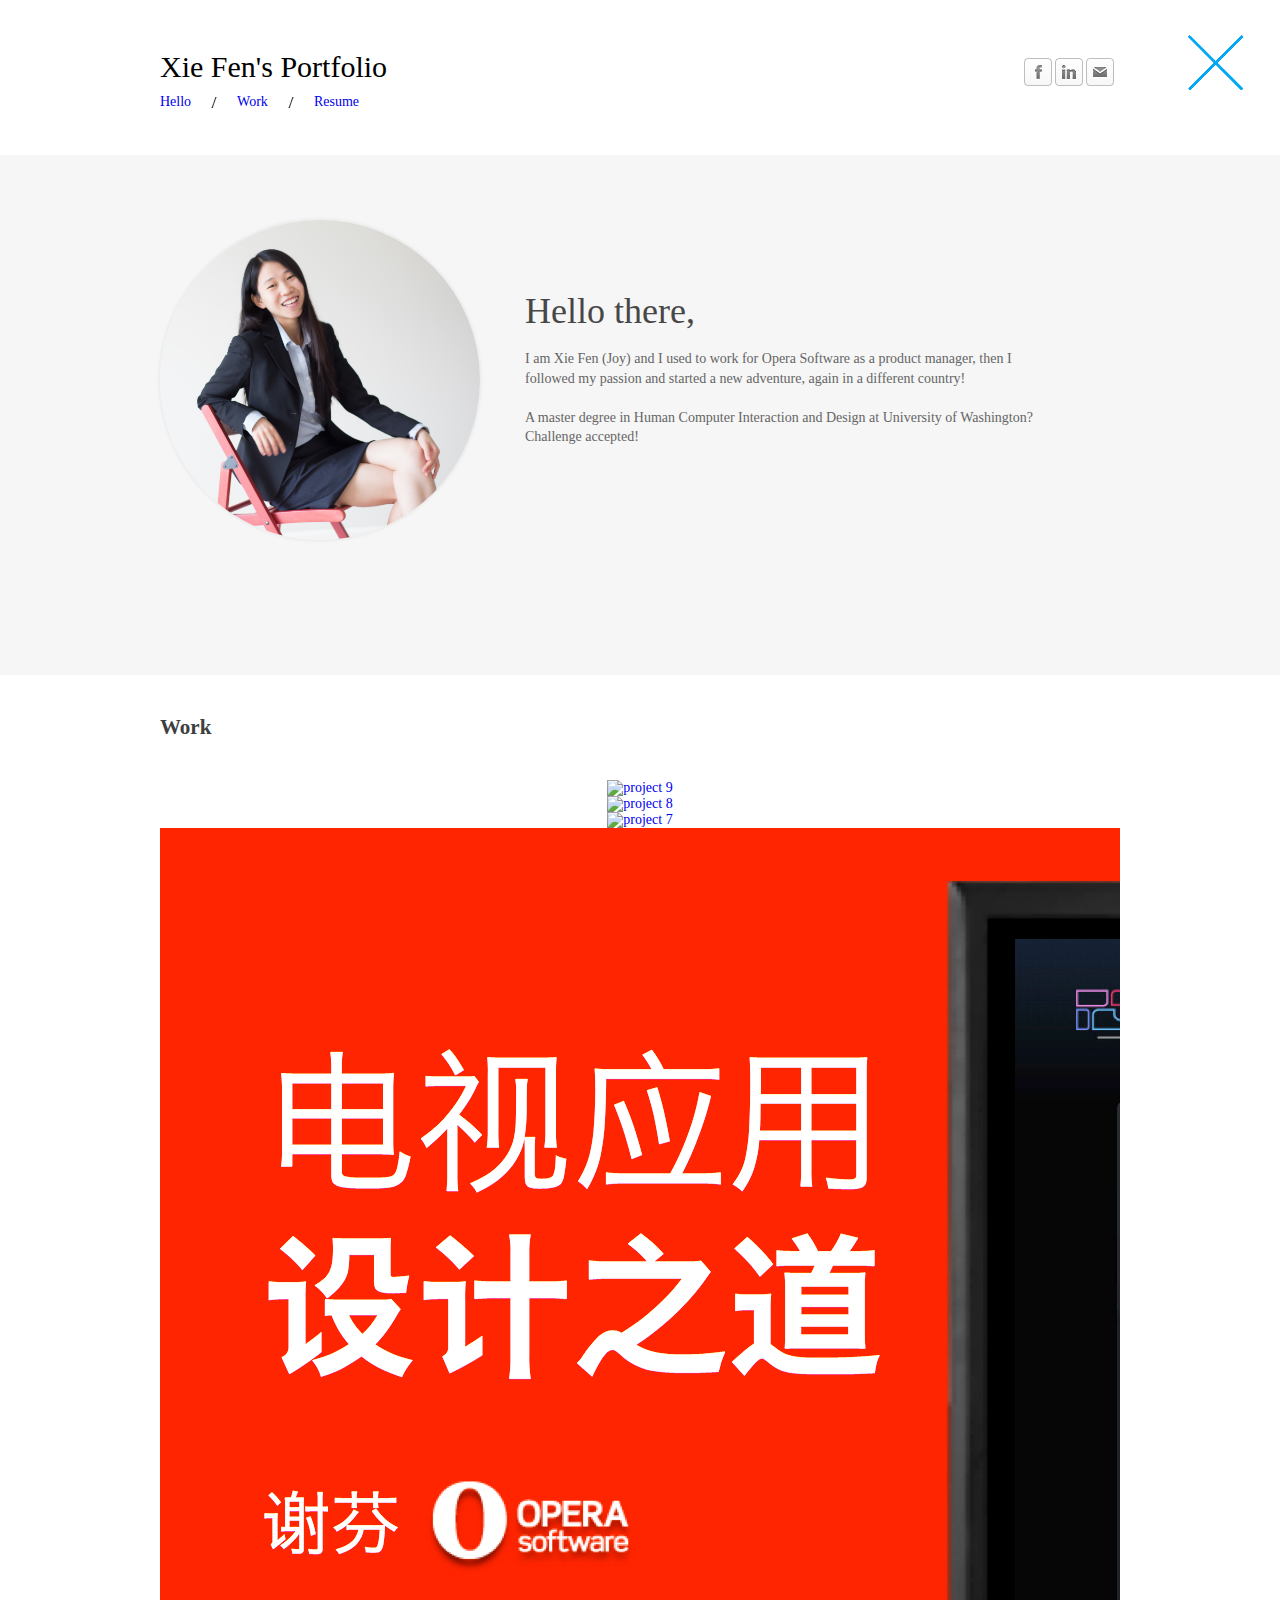
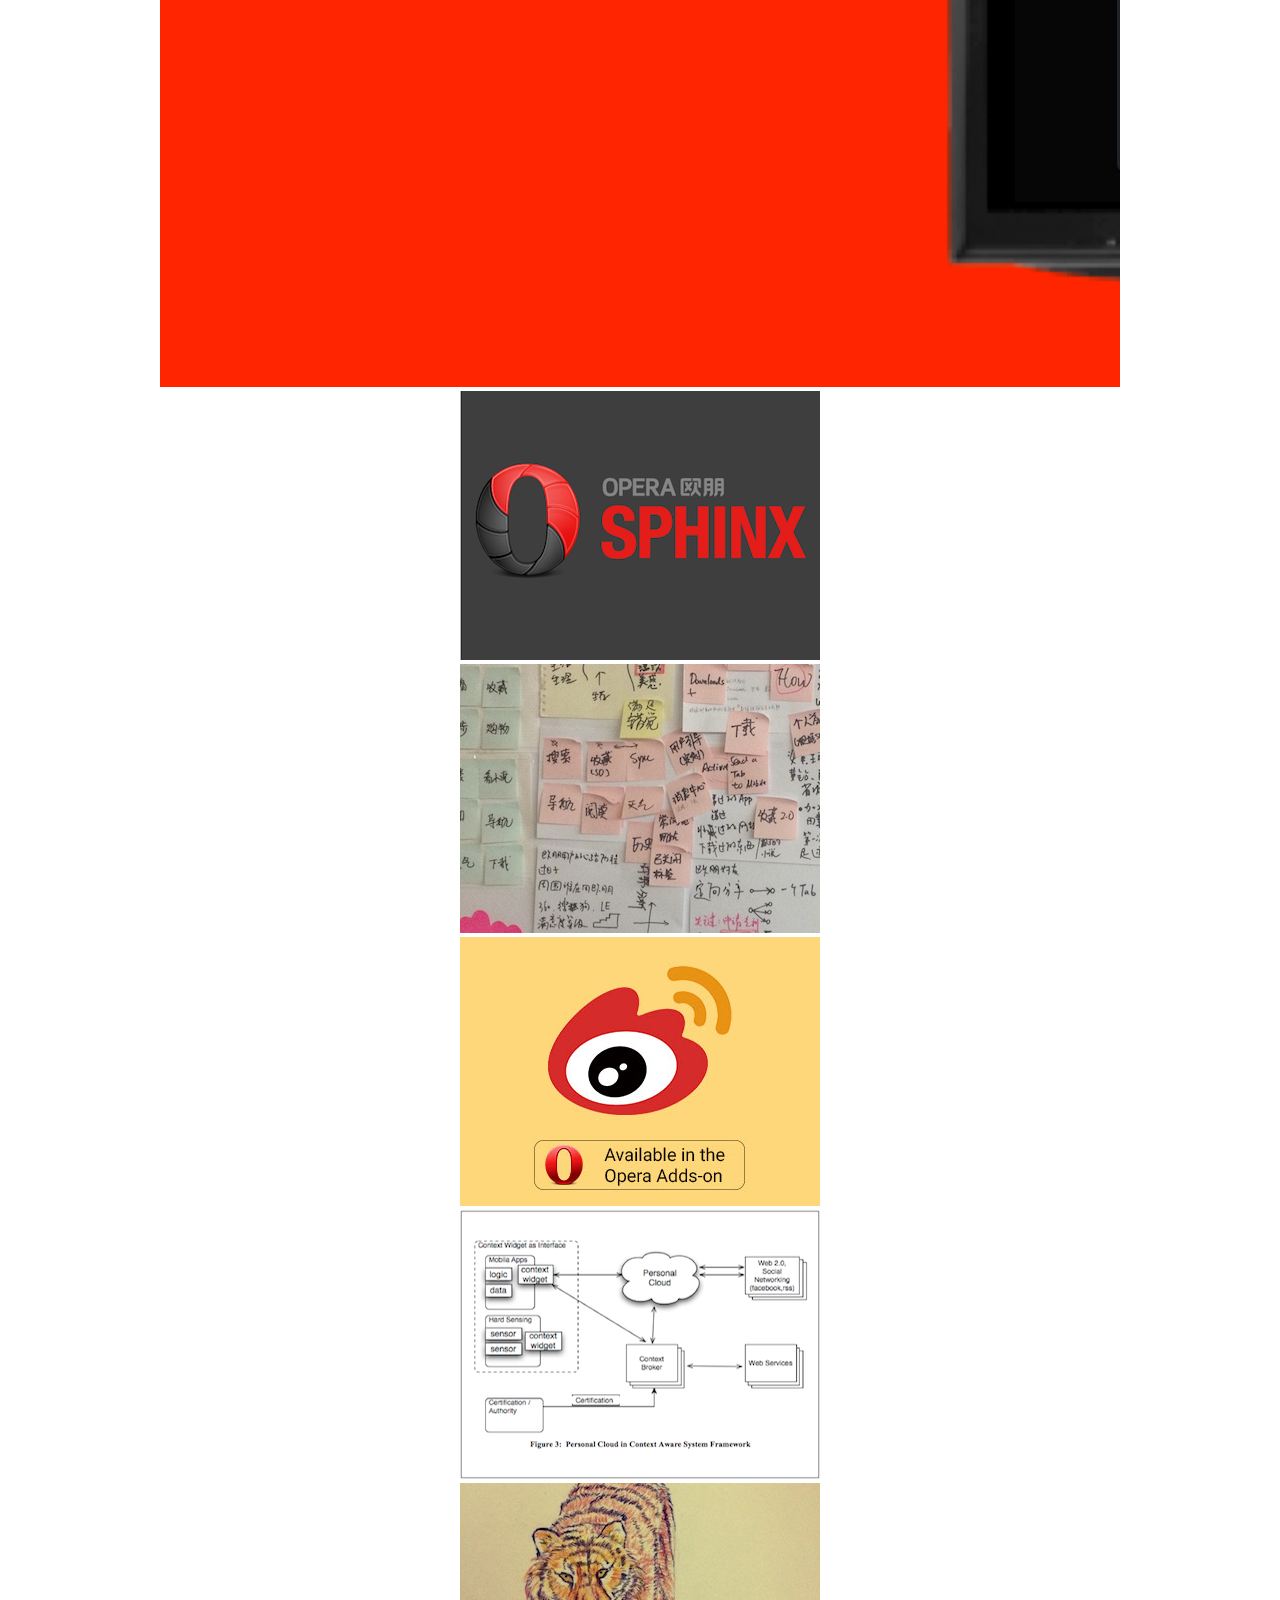
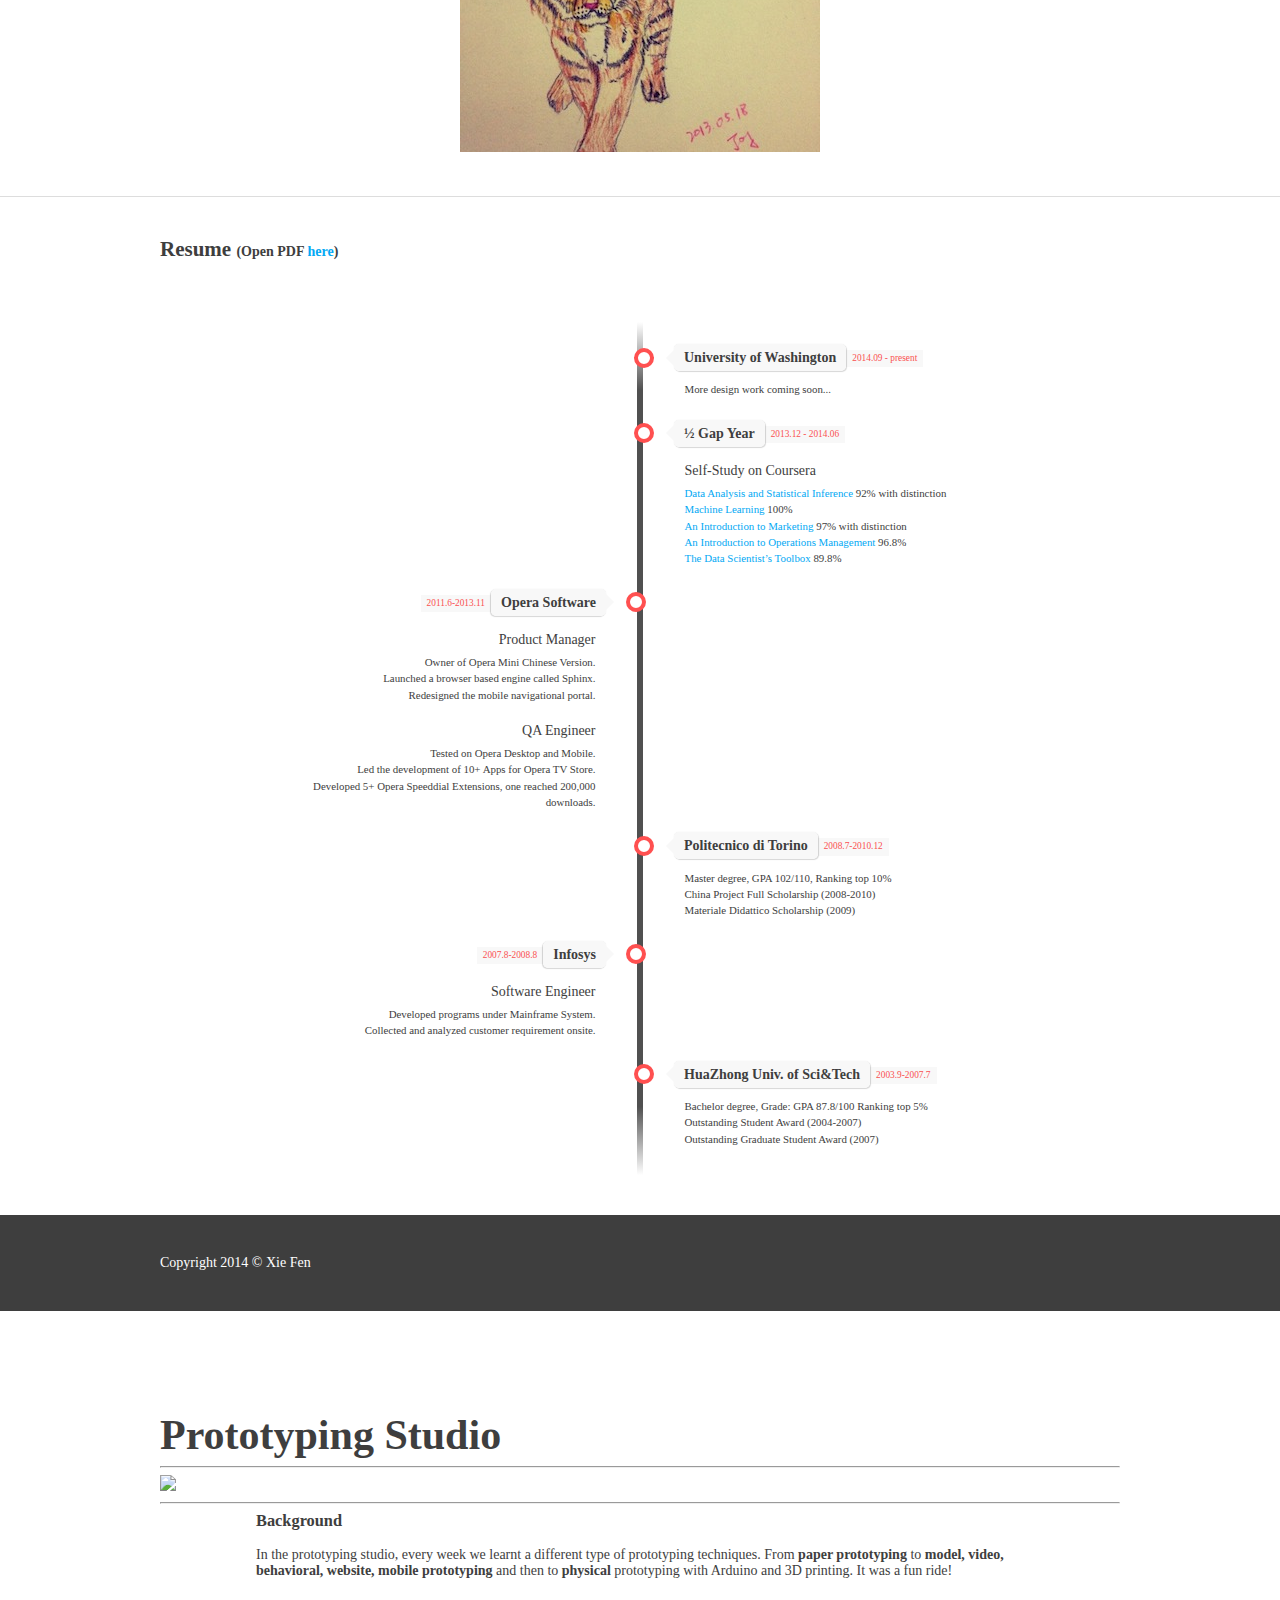
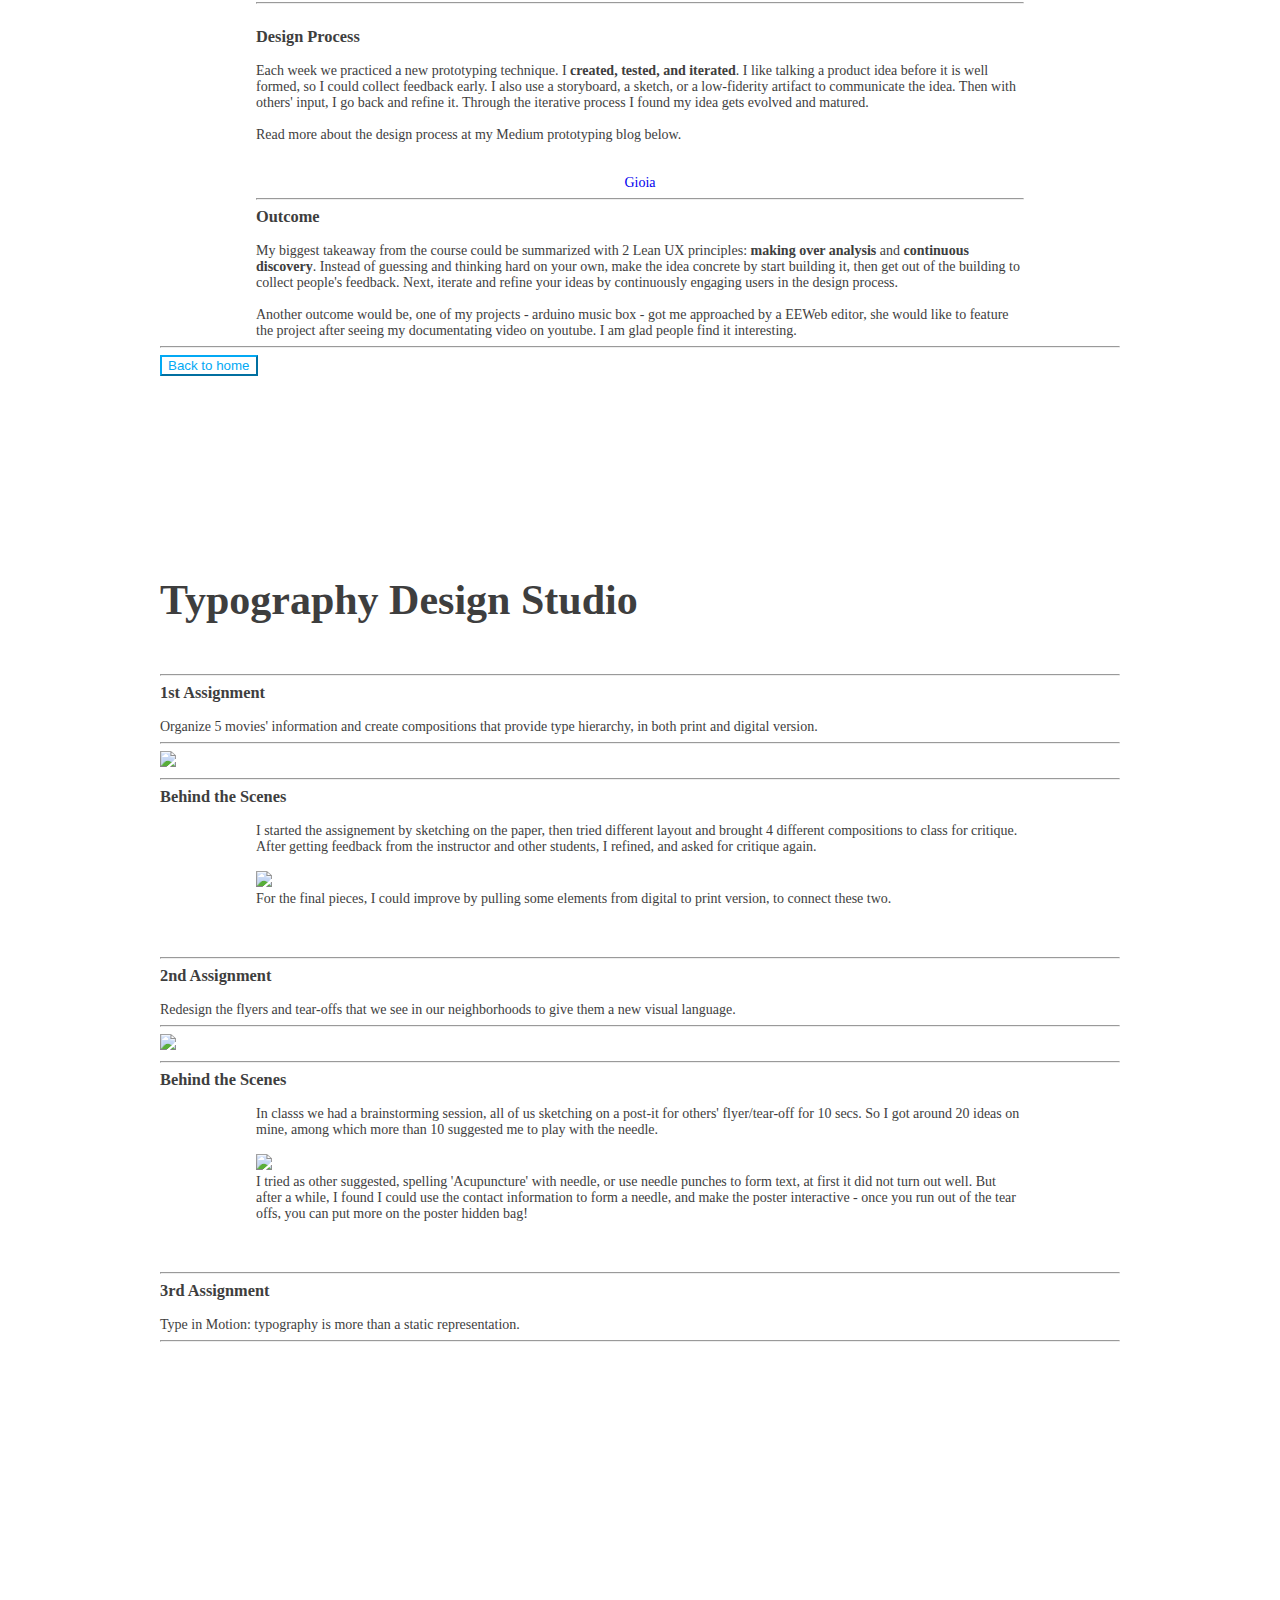
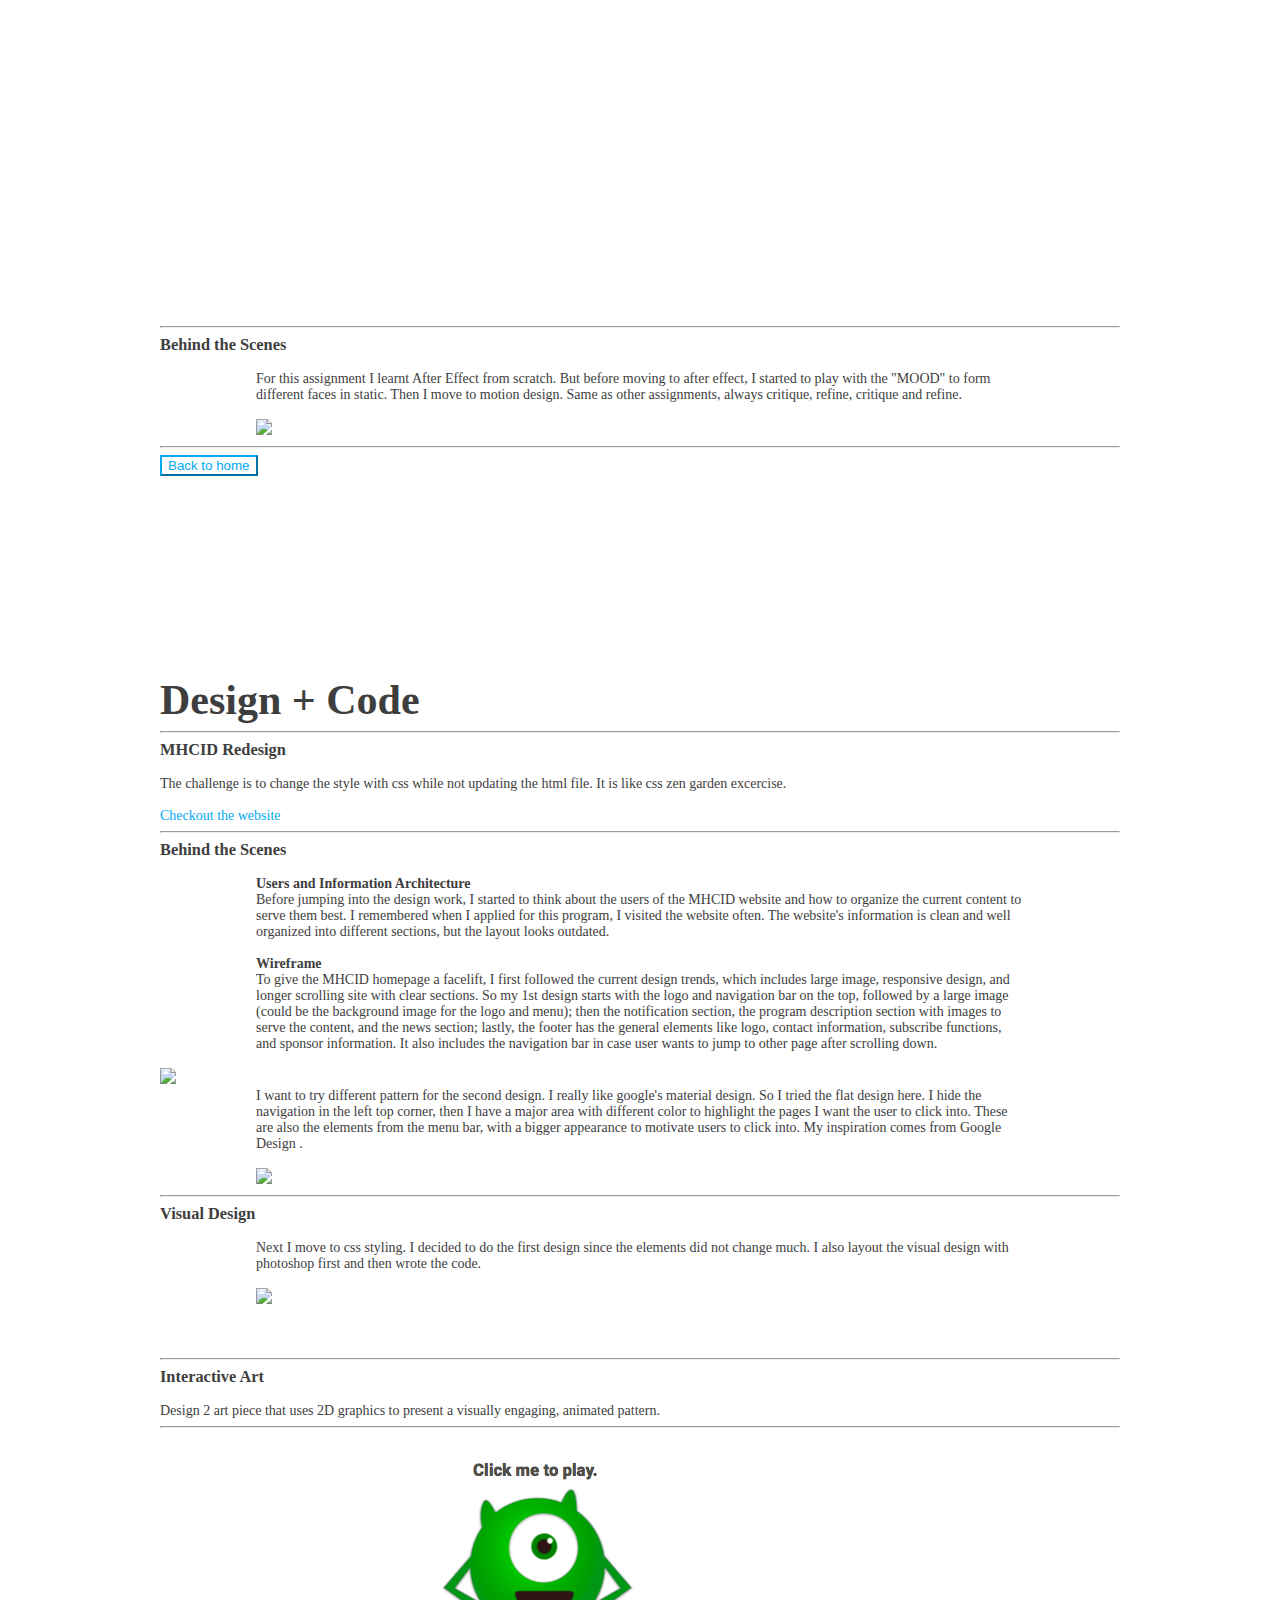
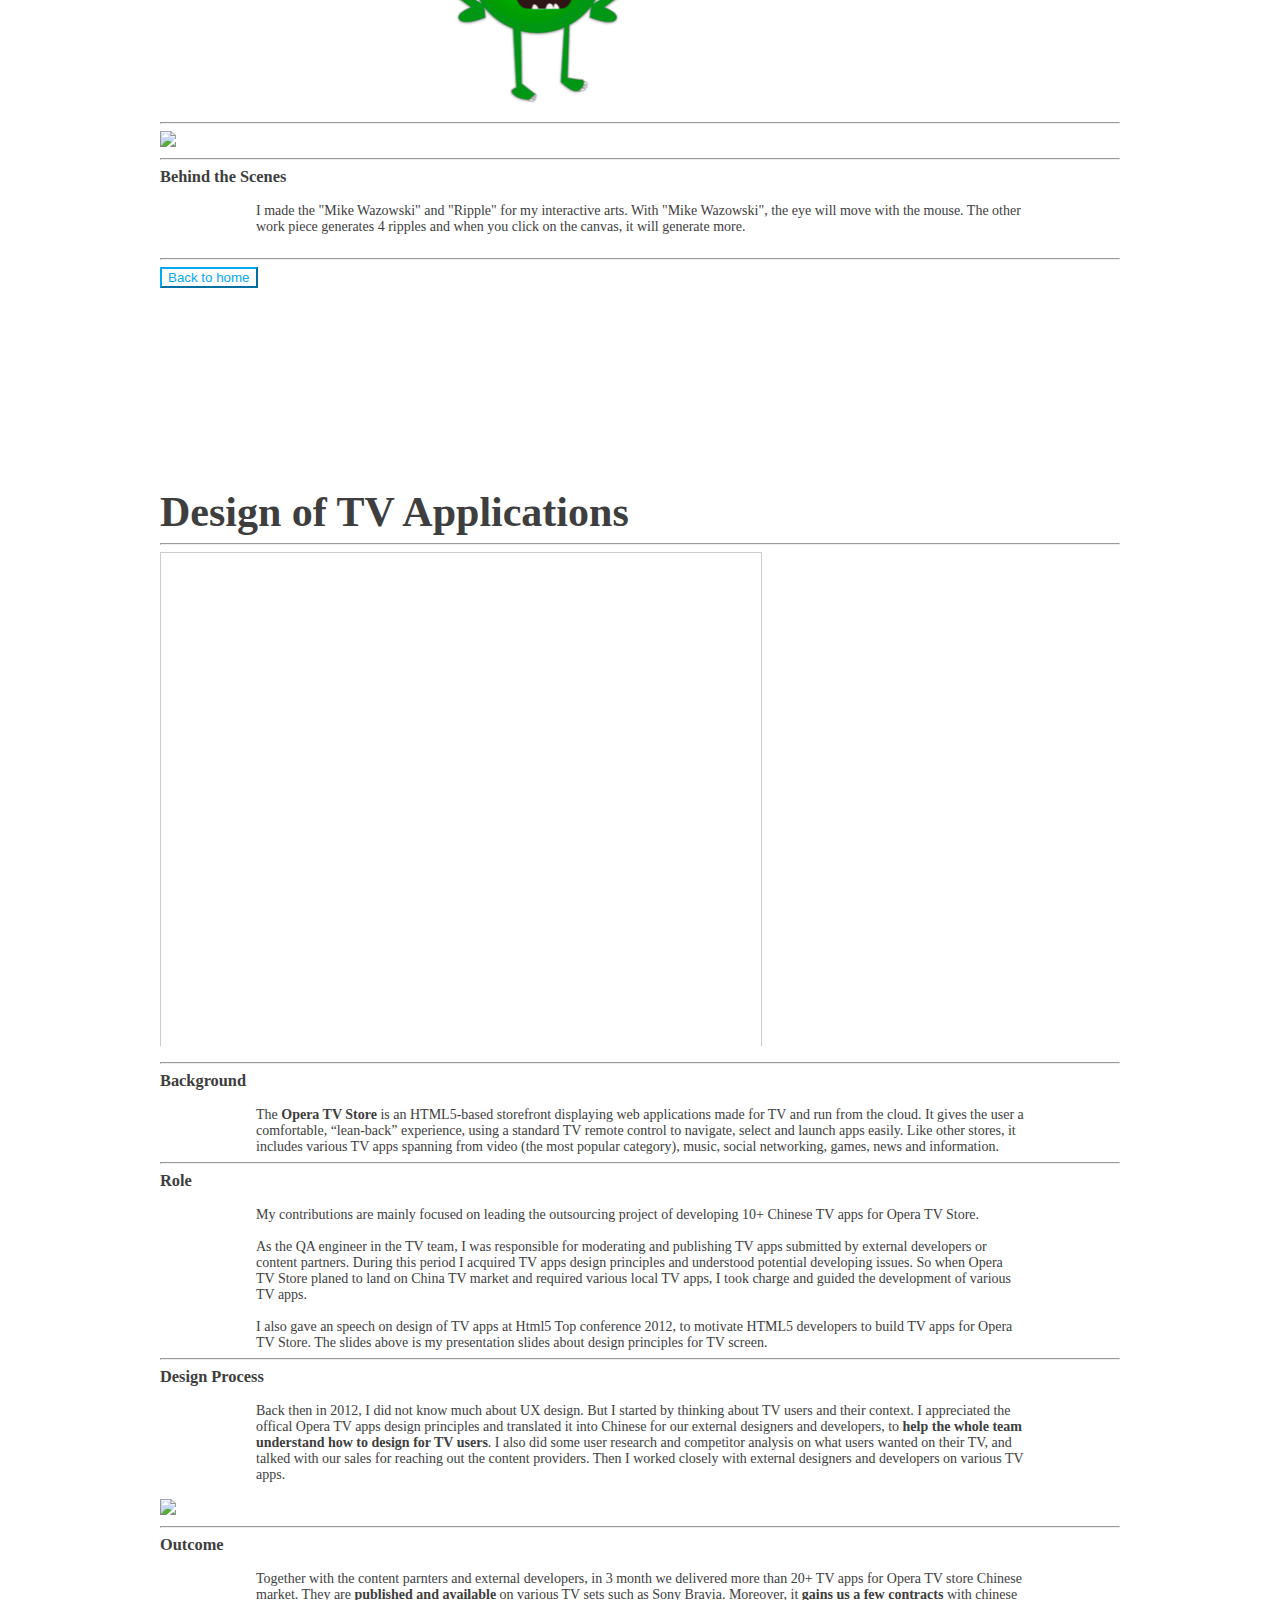
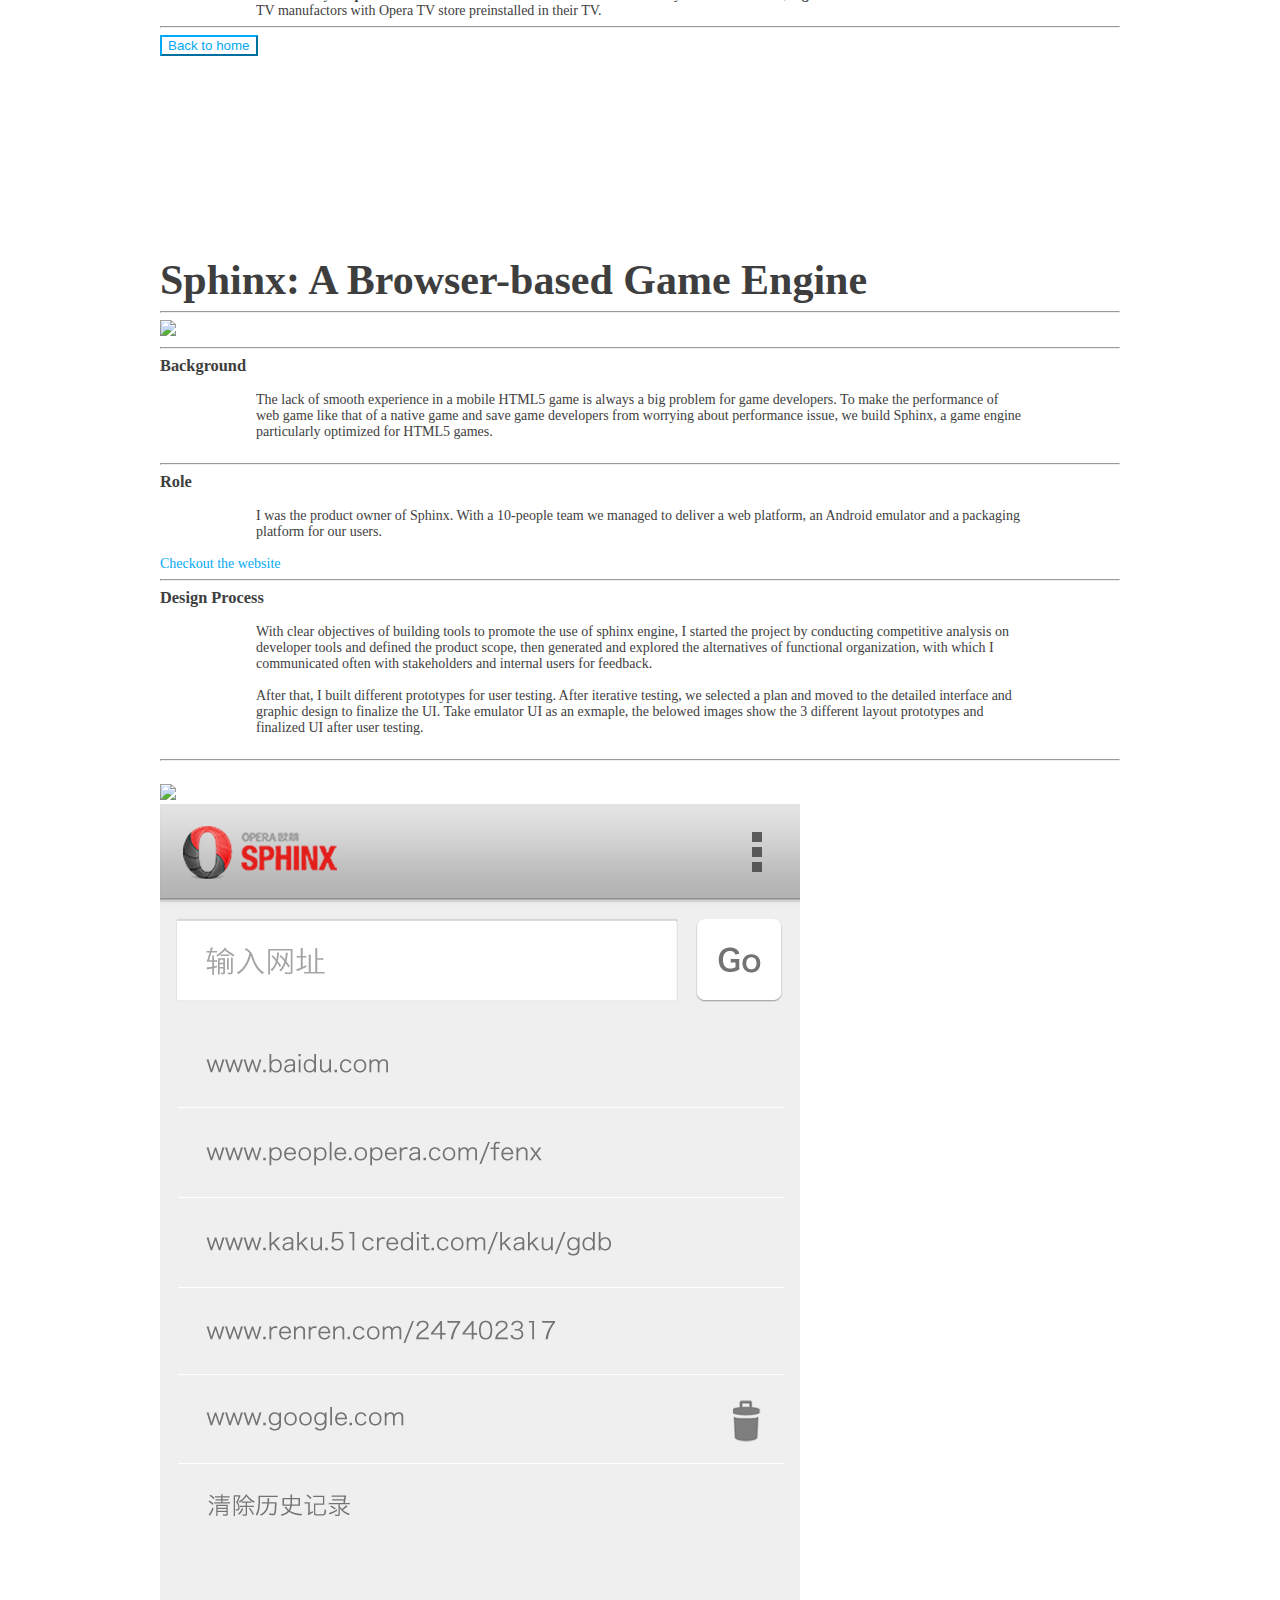
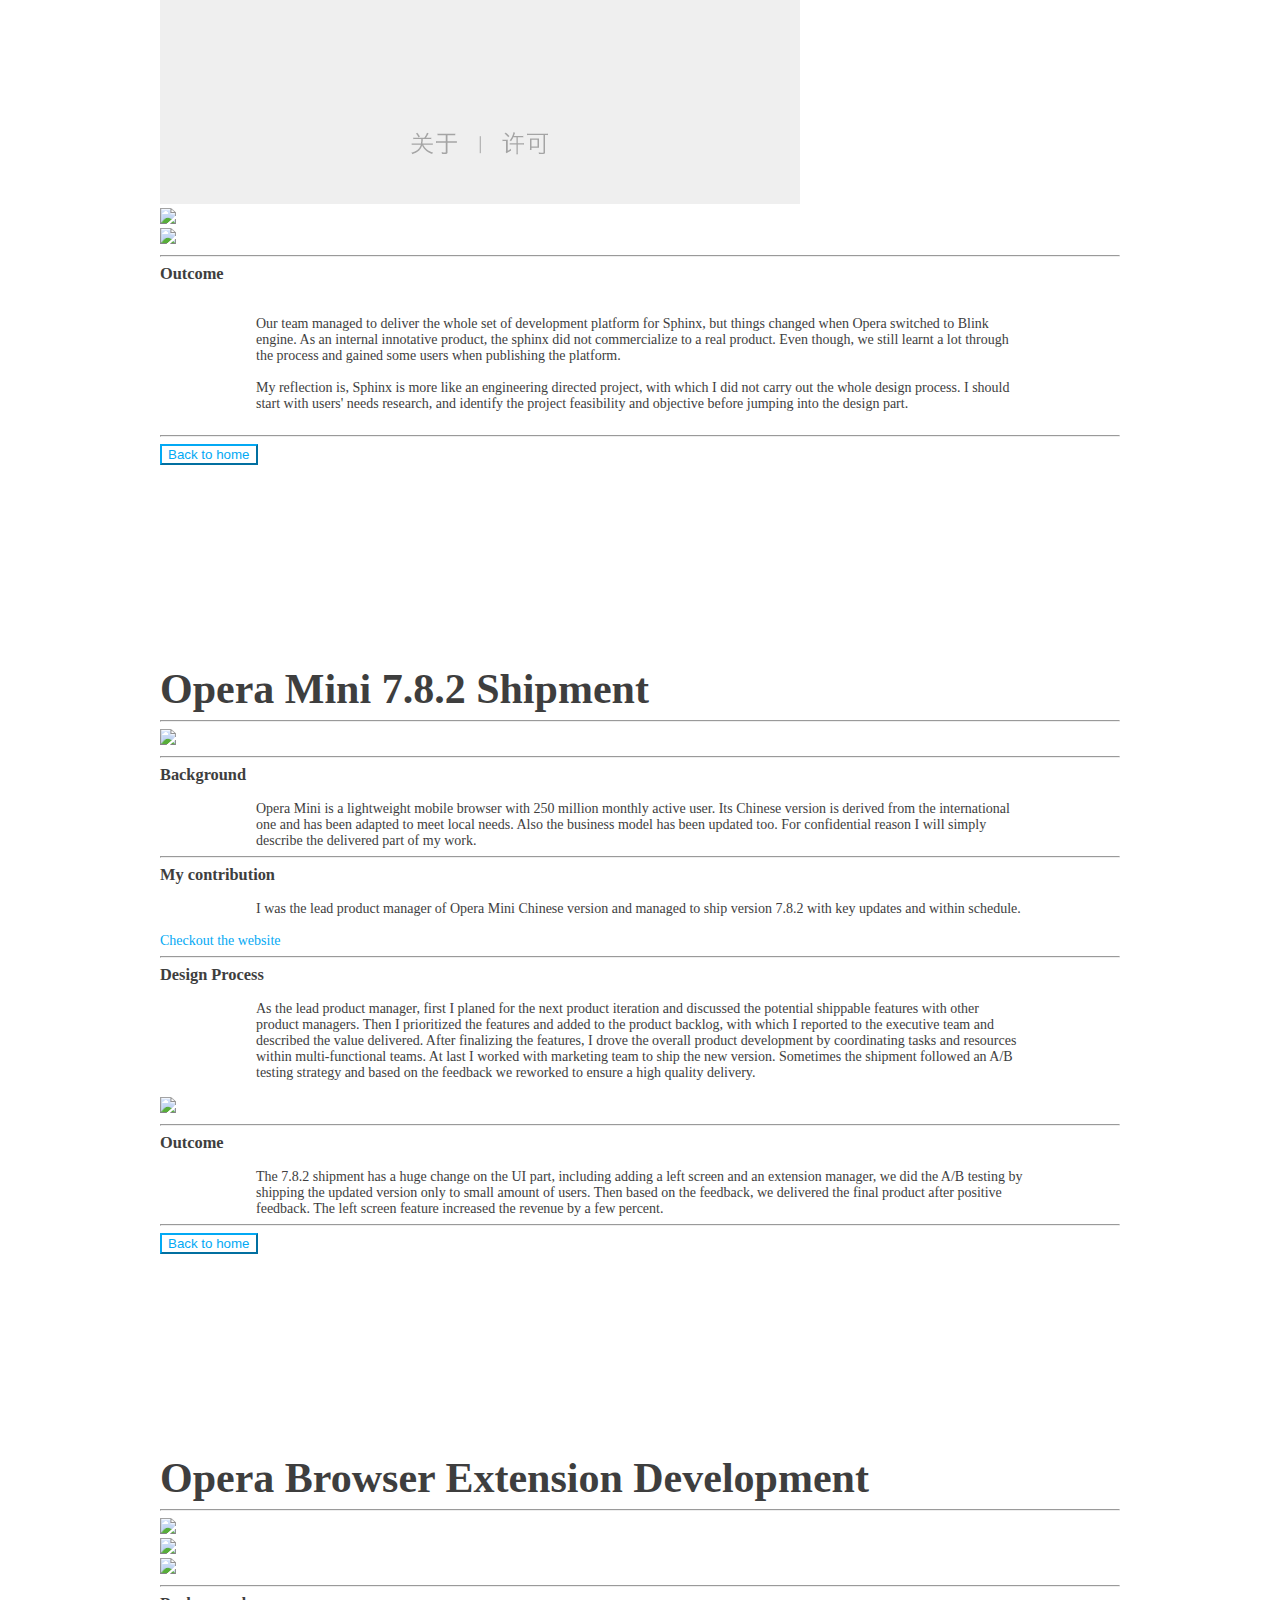
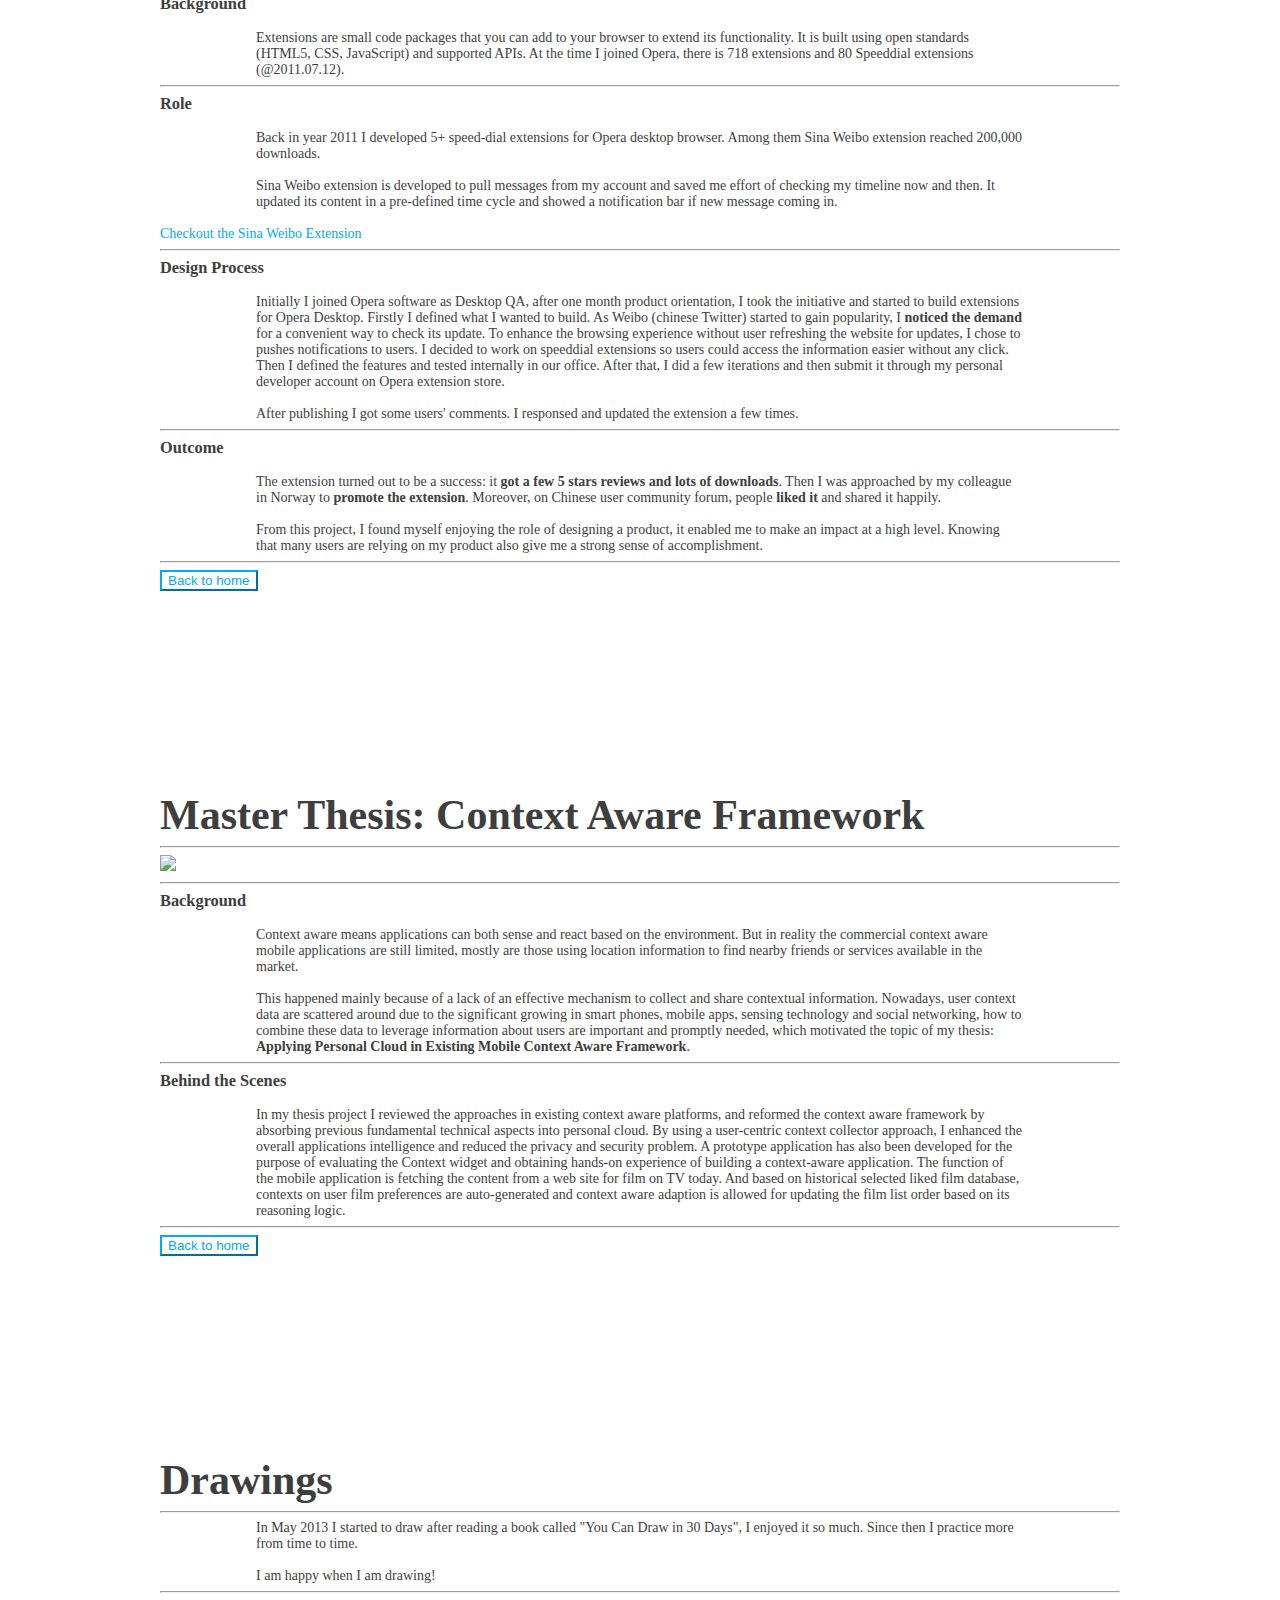
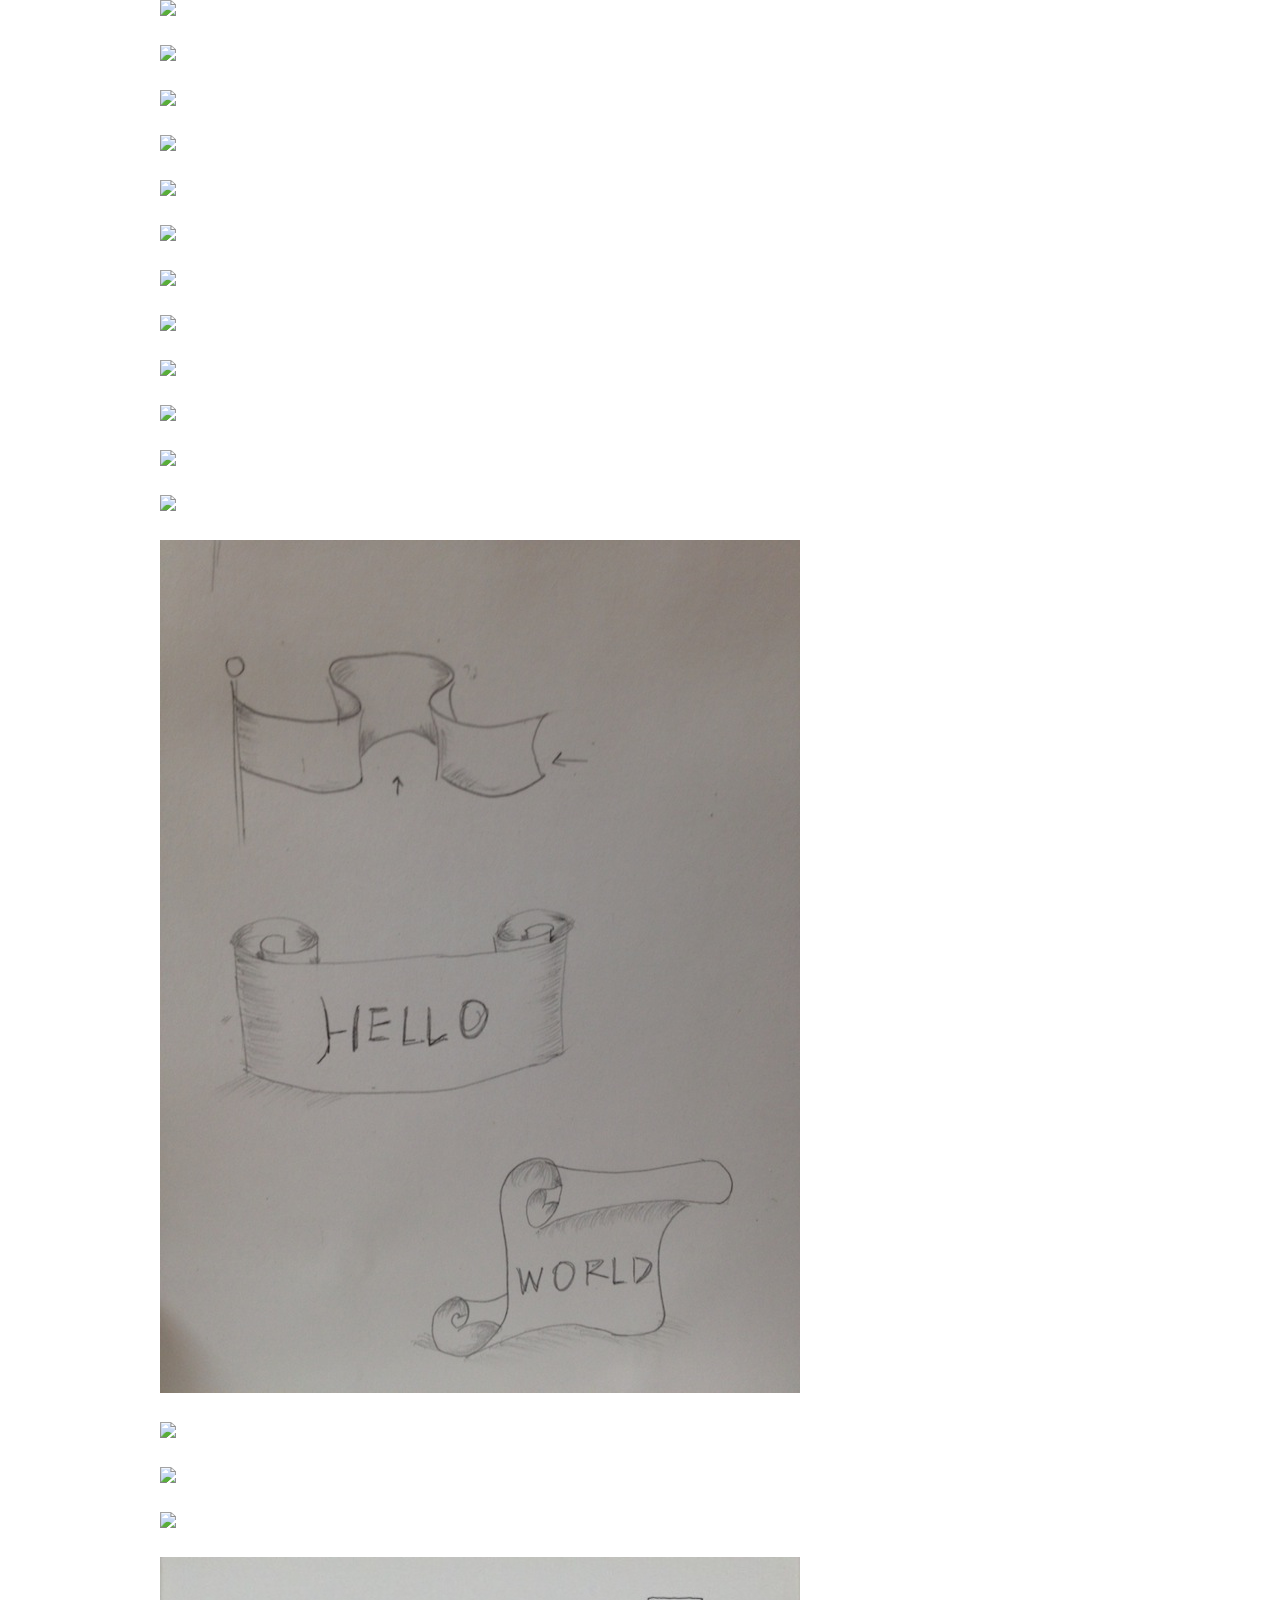
==== commit fa5bdd68: "small update" ====
--- a/index.html
+++ b/index.html
@@ -37,7 +37,7 @@
   
   <div id="intro">
   	<div class="container">
-  	  <div id="bannerleft"></div>
+  	  <div id="imagecenter"><div id="bannerleft"></div></div>
   	  <div id="bannerright" class="landing-banner-outer">
     	  <div class="landing-banner-mid">
     	    <div class="landing-banner-inner">
@@ -347,27 +347,52 @@
             <h2>Prototyping Studio</h2>
           </div>
           <div class="col-lg-10 col-lg-offset-1">
-
-           
-            <hr class="star-primary">
-            <!-- <h3 class="text-center">Paper Prototyping</h3>
-            <br>
-             --><!-- <hr class="star-primary"> -->
+            <hr class="star-primary">   
+
+            <img src="images/prototyping/model.jpg" class="img-responsive img-centered">
+            <hr class="star-primary">   
+
             <div class="middledesc" >
-              <p >In the prototyping studio, every week we learnt a different type of prototyping techniques. From paper prototyping to model, video, behavioral, website, mobile prototyping and then to physical prototyping with Arduino and 3D printing. It was a fun ride! 
+              <h3  class="text-center">Background</h3>
+              <br>
+              <p >In the prototyping studio, every week we learnt a different type of prototyping techniques. From <strong>paper prototyping</strong> to <strong>model, video, behavioral, website, mobile prototyping</strong> and then to <strong>physical</strong> prototyping with Arduino and 3D printing. It was a fun ride! 
               </p>
               <br>
+            <!--   <p >
+              <strong>Role:</strong> Prototyper. Video maker. 
+              </p> -->
+              <hr class="star-primary">
+              <br>
+              <h3  class="text-center">Design Process</h3>
+              <br>
               <p >
+              Each week we practiced a new prototyping technique. I <strong>created, tested, and  iterated</strong>. I like talking a product idea before it is well formed, so I could collect feedback early. I also use a storyboard, a sketch, or a low-fiderity artifact to communicate the idea. Then with others' input, I go back and refine it. 
+              Through the iterative process I found my idea gets evolved and matured.  
+              <br><br>
               Read more about the design process at my Medium prototyping blog below. 
               </p>
-            </div>
-
-            <hr class="star-primary">
-            <div class="iframebox">
-              <script async src="https://static.medium.com/embed.js"></script><a class="m-profile" href="https://medium.com/@xiefen">Gioia</a>
-            </div>
-
-           
+              <br>
+              <br>
+              <!-- <hr class="star-primary"> -->
+              <div class="iframebox">
+                <script async src="https://static.medium.com/embed.js"></script>
+                <a class="m-profile" href="https://medium.com/@xiefen">Gioia</a>
+              </div>
+              <hr class="star-primary">
+
+              <h3  class="text-center">Outcome</h3>
+              <br>
+              <p >
+              My biggest takeaway from the course could be summarized with 2 Lean UX principles: <strong>making over analysis</strong> and <strong>continuous discovery</strong>. Instead of guessing and thinking hard on your own, make the idea concrete by start building it, then get out of the building to collect people's feedback. Next, iterate and refine your ideas by continuously engaging users in the design process.
+              </p>
+
+               <br>
+              <p >
+              Another outcome would be, one of my projects - arduino music box - got me approached by a EEWeb editor, she would like to feature the project after seeing my documentating video on youtube. I am glad people find it interesting. 
+              </p>
+            </div>
+
+            
 
           <div class="col-lg-12 text-center">
             <hr class="star-primary">
@@ -416,8 +441,11 @@
             <h3 class="text-center">Behind the Scenes</h3><br>
             <div class="middledesc">
             
-              <strong>Design Process: </strong><p>I started the assignement by sketching on the paper, then tried different layout and brought 4 different compositions to class for critique. After getting feedback from the instructor and other students, I refined, and asked for critique again. </p>
-              <strong>Reflection: </strong><p>
+              <p>I started the assignement by sketching on the paper, then tried different layout and brought 4 different compositions to class for critique. After getting feedback from the instructor and other students, I refined, and asked for critique again. </p>
+              <br>
+              <img src="images/typography/process.jpg" class="img-responsive img-centered">
+              <br>
+              <p>
               For the final pieces, I could improve by pulling some elements from digital to print version, to connect these two. </p>
       
             </div>
@@ -439,7 +467,7 @@
             <h3 class="text-center">Behind the Scenes</h3><br>
             <div class="middledesc">
             
-              <strong>Design Process: </strong><p>In classs we had a brainstorming session, all of us sketching on a post-it for others' flyer/tear-off for 10 secs. So I got around 20 ideas on mine, among which more than 10 suggested me to play with the needle.</p>
+              <p>In classs we had a brainstorming session, all of us sketching on a post-it for others' flyer/tear-off for 10 secs. So I got around 20 ideas on mine, among which more than 10 suggested me to play with the needle.</p>
               <br>
               <img src="images/typography/brainstorming.jpg" class="img-responsive img-centered"><br>
               <p>I tried as other suggested, spelling 'Acupuncture' with needle, or use needle punches to form text, at first it did not turn out well. But after a while, I found I could use the contact information to form a needle, and make the poster interactive - once you run out of the tear offs, you can put more on the poster hidden bag! </p>
@@ -447,6 +475,7 @@
       
             </div>
             <!-- End of 2nd Assignment -->      
+     
  
 
             <!-- 3rd Assignment -->
@@ -459,15 +488,15 @@
             <hr class="star-primary">
             </div>
 
-            <div class="text-center">
-            <iframe width="560" height="315" src="https://www.youtube.com/embed/uXOURL6msbg" frameborder="0" allowfullscreen></iframe>
+            <div class="video-container">
+            <iframe src="https://www.youtube.com/embed/uXOURL6msbg" frameborder="0" allowfullscreen></iframe>
             </div>
 
             <hr class="star-primary">
             <h3 class="text-center">Behind the Scenes</h3><br>
             <div class="middledesc">
             
-              <strong>Design Process: </strong><p>For this assignment I learnt After Effect from scratch. But before moving to after effect, I started to play with the "MOOD" to form different faces in static. Then I move to motion design. Same as other assignments, always critique, refine, critique and refine.   </p>
+              <p>For this assignment I learnt After Effect from scratch. But before moving to after effect, I started to play with the "MOOD" to form different faces in static. Then I move to motion design. Same as other assignments, always critique, refine, critique and refine.   </p>
               <br>
               
               <img src="images/typography/faces.png" class="img-responsive img-centered">
@@ -503,28 +532,25 @@
           <div class="text-center">
             <h2>Design + Code</h2>
           </div>
+          <hr class="star-primary">
           <div class="col-lg-10 col-lg-offset-1">
 
             <!-- 1st Assignment -->
-            <div class="greybg">
+            <h3 class="text-center">MHCID Redesign</h3>
+            <br>
+            <!-- <hr class="star-primary"> -->
+            <p class="text-center">The challenge is to change the style with css while not updating the html file. It is like css zen garden excercise.
+            </p>
+         
+            <br>
+            <div class="text-center">
+           
+              <a class="btn btn-outline" href="./images/designcode/html/MHCID_homepage.html" target="_blank">Checkout the website</a>
+              <br>
               <hr class="star-primary">
-              <h3 class="text-center">MHCID Redesign</h3>
-              <br>
-              <!-- <hr class="star-primary"> -->
-              <p class="text-center">The challenge is to change the style with css while not updating the html file. It is like css zen garden excercise.
-              </p>
-            </div>
-            <br>
-            <div class="col-lg-12 text-center">
-           
-            <a class="btn btn-outline" href="./images/designcode/html/MHCID_homepage.html" target="_blank">Checkout the website</a>
-
-            </a>
-            <br>
-            <hr class="star-primary">
-            </div>
-
-            <h3 class="text-center">Design Process</h3><br>
+            </div>
+
+            <h3 class="text-center">Behind the Scenes</h3><br>
             <div class="middledesc">
               
               <strong>Users and Information Architecture</strong>
@@ -533,55 +559,58 @@
               <strong>Wireframe</strong>
               <p>To give the MHCID homepage a facelift, I first followed the current design trends, which includes large image, responsive design, and longer scrolling site with clear sections. So my 1st design starts with the logo and navigation bar on the top, followed by a large image (could be the background image for the logo and menu); then the notification section, the program description section with images to serve the content, and the news section; lastly, the footer has the general elements like logo, contact information, subscribe functions, and sponsor information. It also includes the navigation bar in case user wants to jump to other page after  scrolling down.  </p>
          
-          
-            </div>
-            <br>
+            </div>
+      
+              <br>
+              <!-- End of 1st Assignment -->
+             <!--  <img src="./images/designcode/HomepageDesign1.png" class="img-responsive img-centered"> -->
+             <img src="./images/designcode/wireframe.jpg" class="img-responsive img-centered"> 
+             
+              <br>
+      
+            <div class="middledesc">
+           
+              <p>I want to try different pattern for the second design. I really like google's material design. So I tried the flat design here. I hide the navigation in the left top corner, then I have a major area with different color to highlight the pages I want the user to click into. These are also the elements from the menu bar, with a bigger appearance to motivate users to click into. My inspiration comes from Google Design .</p>
+              <br>
+
+              <img src="./images/designcode/HomepageDesign2.png" class="img-responsive img-centered">
+            </div>
+
+            <hr class="star-primary">
+            <h3 class="text-center">Visual Design</h3><br>
+            <div class="middledesc">
+            
+               <p>Next I move to css styling. I decided to do the first design since the elements did not change much. I also layout the visual design with photoshop first and then wrote the code. </p>
+              
+              <br>
+              <img src="./images/designcode/web.jpg" class="img-responsive img-centered">
+              <br>
+        
+            </div>
             <!-- End of 1st Assignment -->
 
 
-            <img src="./images/designcode/HomepageDesign1.png" class="img-responsive img-centered">
-            <br>
-            <p>I want to try different pattern for the second design. I really like google's material design. So I tried the flat design here. I hide the navigation in the left top corner, then I have a major area with different color to highlight the pages I want the user to click into. These are also the elements from the menu bar, with a bigger appearance to motivate users to click into. My inspiration comes from Google Design .</p>
-            <br>
-
-            <img src="./images/designcode/HomepageDesign2.png" class="img-responsive img-centered">
-
-            <hr class="star-primary">
-            <h3 class="text-center">Visual Design</h3><br>
-            <div class="middledesc">
-            
-             <p>Next I move to css styling. I decided to do the first design since the elements did not change much. I also layout the visual design with photoshop first and then wrote the code. </p>
-            
-            <br>
-            <img src="./images/designcode/web.jpg" class="img-responsive img-centered">
-            <br>
-      
-            </div>
-            <!-- End of 1st Assignment -->
-
-
-               <!-- 2nd Assignment -->
+            <!-- 2nd Assignment -->
             <div class="greybg">
-            <hr class="star-primary">
-            <h3 class="text-center">Interactive Art</h3>
-            <br>
-            <!-- <hr class="star-primary"> -->
-            <p class="text-center">Design 2 art piece that uses 2D graphics to present a visually engaging, animated pattern. </p>
-            <hr class="star-primary">
-            </div>
-            <!-- <img src="images/typography/ex2.png" class="img-responsive img-centered">-->
-
-            <!-- 4:3 aspect ratio -->
+              <hr class="star-primary">
+              <h3 class="text-center">Interactive Art</h3>
+              <br>
+              <!-- <hr class="star-primary"> -->
+              <p class="text-center">Design 2 art piece that uses 2D graphics to present a visually engaging, animated pattern. </p>
+              <hr class="star-primary">
+            </div>
             <div class= "text-center">
 
-<!-- 
+            <!-- 
             <iframe id="mike"  width="600px" height = "400px" scrolling="no" frameborder="0" src="http://joyoverseas.com/projects/intart2/index.html"></iframe>
             <iframe  id="ripple" width="600px" height = "400px" scrolling="no" frameborder="0" src="projects/intart/index.html"></iframe>   -->
 
-              <a href="./projects/intart2/index.html" target="_blank"> 
+              <a href="projects/intart2/index.html" target="_blank"> 
                 <img src="./images/designcode/monster.png" class="img-responsive img-centered">
               </a>
-              <a href="./projects/intart/index.html" target="_blank">
+
+              <hr class="star-primary">
+              <a href="projects/intart/index.html" target="_blank">
                 <img src="./images/designcode/ripple2.png" class="img-responsive img-centered">
               </a>
 
@@ -591,7 +620,8 @@
             <h3 class="text-center">Behind the Scenes</h3><br>
             <div class="middledesc">
             
-              <strong>Design Process: </strong><p>I made the "Mike Wazowski" and "Ripple" for my interactive arts. With "Mike Wazowski", the eye will move with the mouse. The other work piece generates 4 ripples and when you click on the canvas, it will generate more.</p>
+              <!-- <strong>Design Process: </strong> -->
+              <p>I made the "Mike Wazowski" and "Ripple" for my interactive arts. With "Mike Wazowski", the eye will move with the mouse. The other work piece generates 4 ripples and when you click on the canvas, it will generate more.</p>
               <br>
              
               
@@ -633,24 +663,43 @@
             </div>
 
             <hr class="star-primary">
-            <h3 class="text-center">Opera TV Store</h3><br>
-            <div class="middledesc">
-            
-              <p>The Opera TV Store is an HTML5-based storefront displaying web applications made for TV and run from the cloud. It gives the user a comfortable, “lean-back” experience, using a standard TV remote control to navigate, select and launch apps easily. Like other stores, it includes various TV apps spanning from video (the most popular category), music, social networking, games, news and information. </p>
+            <h3 class="text-center">Background</h3><br>
+            <div class="middledesc">
+            
+              <p>The <strong>Opera TV Store</strong> is an HTML5-based storefront displaying web applications made for TV and run from the cloud. It gives the user a comfortable, “lean-back” experience, using a standard TV remote control to navigate, select and launch apps easily. Like other stores, it includes various TV apps spanning from video (the most popular category), music, social networking, games, news and information. </p>
 
               
             </div>
          
          
             <hr class="star-primary">
-            <h3 class="text-center">My Contribution</h3><br>
+            <h3 class="text-center">Role</h3><br>
             <div class="middledesc">
             <p>
               My contributions are mainly focused on leading the outsourcing project of developing 10+ Chinese TV apps for Opera TV Store.<br> <br>As the QA engineer in the TV team, I was responsible for moderating and publishing TV apps submitted by external developers or content partners. During this period I acquired TV apps design principles and understood potential developing issues. So when Opera TV Store planed to land on China TV market and required various local TV apps, I took charge and guided the development of various TV apps.<br><br>I also gave an speech on design of TV apps at Html5 Top conference 2012, to motivate HTML5 developers to build TV apps for Opera TV Store. The slides above is my presentation slides about design principles for TV screen.
             </p>
             </div>
            
- 
+
+           <hr class="star-primary">
+            <h3 class="text-center">Design Process</h3><br>
+            <div class="middledesc">
+            <p>
+              Back then in 2012, I did not know much about UX design. But I started by thinking about TV users and their context. I appreciated the offical Opera TV apps design principles and translated it into Chinese for our external designers and developers, to <strong>help the whole team understand how to design for TV users</strong>. I also did some user research and competitor analysis on what users wanted on their TV, and talked with our sales for reaching out the content providers. Then I worked closely with external designers and developers on various TV apps. 
+
+            </p>
+            </div>
+            <br>
+             <img src="images/operatvstore/10feetUx2.jpg" class="img-responsive img-centered">
+            <br>
+
+            <hr class="star-primary">
+            <h3 class="text-center">Outcome</h3><br>
+            <div class="middledesc">
+            <p>
+              Together with the content parnters and external developers, in 3 month we delivered more than 20+ TV apps for Opera TV store Chinese market. They are <strong>published and available</strong> on various TV sets such as Sony Bravia.  Moreover, it <strong>gains us a few contracts</strong> with chinese TV manufactors with Opera TV store preinstalled in their TV.  
+            </p>
+            </div>
 
           <div class="col-lg-12 text-center">
             <hr class="star-primary">
@@ -679,11 +728,15 @@
           <div class="text-center">
             <h2>Sphinx: A Browser-based Game Engine</h2>
           </div>
-          <div class="col-lg-10 col-lg-offset-1">
-
+          <hr class="star-primary"> 
+
+          <div class="col-lg-10 col-lg-offset-1">  
+            <img src="images/sphinx/Sphinx_demo.jpg" class="img-responsive img-centered">
+          
     
            <hr class="star-primary">
-            <h3 class="text-center">Project Background</h3><br>
+
+            <h3 class="text-center">Background</h3><br>
             <div class="middledesc" >
               <p >The lack of smooth experience in a mobile HTML5 game is always a big problem for game developers. To make the performance of web game like that of a native game and save game developers from worrying about performance issue, we build Sphinx, a game engine particularly optimized for HTML5 games.
               </p>
@@ -692,9 +745,9 @@
 
 
             <hr class="star-primary">
-            <h3 class="text-center">My Contribution</h3><br>
+            <h3 class="text-center">Role</h3><br>
             <div class="middledesc" >
-              <p>I was the product owner of Sphinx and I managed to deliver a web platform, an Android emulator and a packaging platform for our users.
+              <p>I was the product owner of Sphinx. With a 10-people team we managed to deliver a web platform, an Android emulator and a packaging platform for our users. 
               </p>
               <br>
             </div>
@@ -711,35 +764,45 @@
               <p>
                With clear objectives of building tools to promote the use of sphinx engine, I started the project by conducting competitive analysis on developer tools and defined the product scope, then generated and explored the alternatives of functional organization, with which I communicated often with stakeholders and internal users for feedback. 
 
-               <br><br>After that, I built different prototypes for user testing. After iterative testing, we selected a plan and moved to the detailed interface and graphic design to finalize the UI.
+               <br><br>After that, I built different prototypes for user testing. After iterative testing, we selected a plan and moved to the detailed interface and graphic design to finalize the UI. Take emulator UI as an exmaple, the belowed images show the 3 different layout prototypes and finalized UI after user testing. 
 
               </p>
               <br>
             </div>
 
-
-            <div class="col-lg-12">
-            <hr class="star-primary">
-            
-              <div class="col-lg-4 text-center">    
+        <div class="col-lg-12 row">
+            <hr class="star-primary">
+              
+
+            <br>
+             <img src="./images/sphinx/testing.png" class="img-responsive img-centered">
+            <br>
+
+              <div class="col-lg-4 col-md-4 col-sm-6 col-xs-6 text-center">    
                 <img src="./images/sphinx/emulatorUI_original.png" class="img-responsive img-centered">
               </div>
-              <div class="col-lg-4 text-center">
+              <div class="col-lg-4 col-md-4 col-sm-6 col-xs-6 text-center">
                 <img src="./images/sphinx/debug.png" class="img-responsive img-centered">
               </div>
 
-                <div class="col-lg-4 text-center">
+                <div class="col-lg-4 col-md-4 col-sm-6 col-xs-6 text-center">
                 <img src="./images/sphinx/notification.png" class="img-responsive img-centered">
               </div>
-            </div>
+
+
+            </div>
+          
 
             <div class="col-lg-12">
               <hr class="star-primary">
-              <h3 class="text-center">Reflection</h3><br>
+              <h3 class="text-center">Outcome</h3><br>
               <br>
               <div class="middledesc" >
                 <p>
-                 Sphinx is more like an engineering directed project, with which I did not carry out the whole design process. I should start with users' needs research, and identify the project feasibility and objective before jumping into the design part.
+                Our team managed to deliver the whole set of development platform for Sphinx, but things changed when Opera switched to Blink engine. As an internal innotative product, the sphinx did not commercialize to a real product.
+                Even though, we still learnt a lot through the process and gained some users when publishing the platform. 
+                <br><br>
+                My reflection is, Sphinx is more like an engineering directed project, with which I did not carry out the whole design process. I should start with users' needs research, and identify the project feasibility and objective before jumping into the design part.
 
                 </p>
                 <br>
@@ -773,15 +836,29 @@
           <div class="text-center">
             <h2>Opera Mini 7.8.2 Shipment</h2>
           </div>
-          <div class="col-lg-10 col-lg-offset-1">
+         
 
             <!-- 1st Assignment -->
-        
-            <hr class="star-primary">
-            <h3 class="text-center">Project Background</h3>
-            <br>
-            <div class="middledesc">
-              <p>Opera Mini is a lightweight mobile browser with 250 million monthly active user. Its Chinese version is derived from the international one and has been adapted to meet local needs. 
+             <!-- <div class="col-lg-12 row">
+               <hr class="star-primary">
+              <div class="col-lg-6 col-md-6 col-sm-6 text-center">    
+                <img src="./images/mini/mini1.png" class="img-responsive img-centered">
+              </div>
+              <div class="col-lg-6 col-md-6 col-sm-6 text-center">
+                <img src="./images/mini/mini2.png" class="img-responsive img-centered">
+              </div>
+            </div> -->
+            <hr class="star-primary">
+
+
+            <div class="col-lg-10 col-lg-offset-1">
+            <img src="./images/mini/mini.jpg" class="img-responsive img-centered">
+
+            <hr class="star-primary">
+            <h3 class="text-center">Background</h3>
+            <br>
+            <div class="middledesc">
+              <p>Opera Mini is a lightweight mobile browser with 250 million monthly active user. Its Chinese version is derived from the international one and has been adapted to meet local needs. Also the business model has been updated too. For confidential reason I will simply describe the delivered part of my work.
               </p>
             </div>
        
@@ -813,18 +890,20 @@
                 At last I worked with marketing team to ship the new version. Sometimes the shipment followed an A/B testing strategy and based on the feedback we reworked to ensure a high quality delivery.
               </p>
             </div>
+            <br>
+            <img src="./images/mini/mini_postit.jpg" class="img-responsive img-centered"> 
+            <br>
+
+            <hr class="star-primary">
+           
+            <h3 class="text-center">Outcome</h3>
+            <br>
+            <div class="middledesc">
+              <p>
+               The 7.8.2 shipment has a huge change on the UI part, including adding a left screen and an extension manager, we did the A/B testing by shipping the updated version only to small amount of users. Then based on the feedback, we delivered the final product after positive feedback. The left screen feature increased the revenue by a few percent.  
+              </p>
+            </div>
           
-
-            <hr class="star-primary">
-            <div class="col-lg-12">
-              <div class="col-lg-6 text-center">    
-                <img src="./images/mini/mini1.png" class="img-responsive img-centered">
-              </div>
-              <div class="col-lg-6 text-center">
-                <img src="./images/mini/mini2.png" class="img-responsive img-centered">
-              </div>
-            </div>
-
 
            
             <!-- End of 2nd Assignment -->      
@@ -860,21 +939,36 @@
           </div>
           <div class="col-lg-10 col-lg-offset-1">
 
-           
+            
+
+            <hr class="star-primary">
+            <div class="row">
+              <div class="col-lg-4 col-md-4 col-sm-6 col-xs-6 text-center">    
+                <img src="./images/sina2.jpg" class="img-responsive img-centered">
+              </div>
+              <div class="col-lg-4 col-md-4 col-sm-6 col-xs-6 text-center">
+                <img src="./images/sina0.jpg" class="img-responsive img-centered">
+              </div>
+              <div class="col-lg-4 col-md-4 col-sm-6 col-xs-6 text-center">
+                <img src="./images/sina1.jpg" class="img-responsive img-centered">
+              </div>
+            </div>
+         
+
              <!-- 1st Assignment -->
         
             <hr class="star-primary">
-            <h3 class="text-center">Project Background</h3>
-            <br>
-            <div class="middledesc">
-              <p>Extensions are small code packages that you can add to your browser to extend its functionality.
+            <h3 class="text-center">Background</h3>
+            <br>
+            <div class="middledesc">
+              <p>Extensions are small code packages that you can add to your browser to extend its functionality. It is built using open standards (HTML5, CSS, JavaScript) and supported APIs. At the time I joined Opera, there is 718 extensions and 80 Speeddial extensions (@2011.07.12).
               </p>
             </div>
        
 
 
             <hr class="star-primary">
-            <h3 class="text-center">My contribution</h3><br>
+            <h3 class="text-center">Role</h3><br>
             <div class="middledesc">
             
                <p>Back in year 2011 I developed 5+ speed-dial extensions for Opera desktop browser. Among them Sina Weibo extension reached 200,000 downloads. </p><br>
@@ -886,27 +980,37 @@
               <a class="btn btn-outline" href="https://addons.opera.com/zh-cn/extensions/details/xin-lang-wei-bo/?display=zh-CN" target="_blank">Checkout the Sina Weibo Extension</a>
             </div>
 
+            <hr class="star-primary">
+            <h3 class="text-center">Design Process</h3><br>
+            <div class="middledesc">
+               <p>Initially I joined Opera software as Desktop QA, after one month product orientation, I took the initiative and started to build extensions for Opera Desktop. Firstly I defined what I wanted to build. As Weibo (chinese Twitter) started to gain popularity, I <strong>noticed the demand</strong> for a convenient way to check its update. To enhance the browsing experience without user refreshing the website for updates, I chose to pushes notifications to users. I decided to work on speeddial extensions so users could access the information easier without any click. Then I defined the features and tested internally in our office. After that, I did a few iterations and then submit it through my personal developer account on Opera extension store.  
+               <br><br>
+               <p>After publishing I got some users' comments. I responsed and updated the extension a few times. </p>
+
+
+      
+            </div>
+
+            <hr class="star-primary">
+            <h3 class="text-center">Outcome</h3><br>
+            <div class="middledesc">
+              <p>
+
+              The extension turned out to be a success: it <strong>got a few 5 stars reviews and lots of downloads</strong>. Then I was approached by my colleague in Norway to <strong>promote the extension</strong>. Moreover, on Chinese user community forum, people <strong>liked it</strong> and shared it happily. <br><br>
+
+              From this project, I found myself enjoying the role of designing a product, it enabled me to make an impact at a high level. Knowing that many users are relying on my product also give me a strong sense of accomplishment. 
+
+              </p>
+
+
+      
+            </div>
+
+      
+
 
             <!-- End of 1st Assignment -->
 
-           
-
-          
-
-            <hr class="star-primary">
-            <div class="col-lg-12">
-              <div class="col-lg-4 text-center">    
-                <img src="./images/sina2.jpg" class="img-responsive img-centered">
-              </div>
-              <div class="col-lg-4 text-center">
-                <img src="./images/sina0.jpg" class="img-responsive img-centered">
-              </div>
-              <div class="col-lg-4 text-center">
-                <img src="./images/sina1.jpg" class="img-responsive img-centered">
-              </div>
-            </div>
-         
-            <!-- End of 2nd Assignment -->    
            
 
           <div class="col-lg-12 text-center">
@@ -935,13 +1039,17 @@
         <div class="col-lg-12">
           <div class="text-center">
             <h2>Master Thesis: Context Aware Framework </h2>
+
           </div>
           <div class="col-lg-10 col-lg-offset-1">
 
+            <hr class="star-primary">
+            <img src="./images/thesis/personalcloudapp.jpg" class="img-responsive img-centered">
+
             <!-- 1st Assignment -->
-            <div class="greybg">
-            <hr class="star-primary">
-            <h3 class="text-center">Project Background</h3>
+            
+            <hr class="star-primary">
+            <h3 class="text-center">Background</h3>
             <br>
             <!-- <hr class="star-primary"> -->
             <div class="middledesc">
@@ -949,13 +1057,13 @@
               Context aware means applications can both sense and react based on the environment. But in reality the commercial context aware mobile applications are still limited, mostly are those using location information to find nearby friends or services available in the market.
               <br><br>
 
-              This happened mainly because of a lack of an effective mechanism to collect and share contextual information. Nowadays, user context data are scattered around due to the significant growing in smart phones, mobile apps, sensing technology and social networking, how to combine these data to leverage information about users are important and promptly needed, which motivated the topic of my thesis: Applying Personal Cloud in Existing Mobile Context Aware Framework. 
+              This happened mainly because of a lack of an effective mechanism to collect and share contextual information. Nowadays, user context data are scattered around due to the significant growing in smart phones, mobile apps, sensing technology and social networking, how to combine these data to leverage information about users are important and promptly needed, which motivated the topic of my thesis: <strong>Applying Personal Cloud in Existing Mobile Context Aware Framework</strong>. 
               </p>
             </div>
             <hr class="star-primary">
-          </div>
-
-            <h3 class="text-center">My work</h3><br>
+          
+
+            <h3 class="text-center">Behind the Scenes</h3><br>
             <div class="middledesc">
             
              <p>
@@ -967,22 +1075,7 @@
             </div>
             <!-- End of 1st Assignment -->
 
-           <hr class="star-primary">
-            <div class="col-lg-12">
-              <div class="col-lg-6 text-center">    
-                <img src="./images/thesis/1.png" class="img-responsive img-centered">
-              </div>
-              <div class="col-lg-6 text-center">    
-                <img src="./images/thesis/2.png" class="img-responsive img-centered">
-              </div>
-               <div class="col-lg-6 text-center">    
-                <img src="./images/thesis/3.png" class="img-responsive img-centered">
-              </div>
-              <div class="col-lg-6 text-center">    
-                <img src="./images/thesis/4.png" class="img-responsive img-centered">
-              </div>
-             
-            </div>
+    
 
 
 
@@ -1036,30 +1129,30 @@
               <ul class="row">
                
                 
-                <li class="col-lg-2 col-md-2 col-sm-3 col-xs-4"><img  class="img-responsive" src="./images/drawings/draw16.jpg"/> </li> 
-                <li class="col-lg-2 col-md-2 col-sm-3 col-xs-4"><img  class="img-responsive" src="./images/drawings/draw17.jpg"/> </li>  
-                <li class="col-lg-2 col-md-2 col-sm-3 col-xs-4"><img  class="img-responsive" src="./images/drawings/draw15.jpg"/> </li>      
-                <li class="col-lg-2 col-md-2 col-sm-3 col-xs-4"><img  class="img-responsive" src="./images/drawings/draw18.jpg"/> </li>   
-                <li class="col-lg-2 col-md-2 col-sm-3 col-xs-4"><img  class="img-responsive" src="./images/drawings/draw14.jpg"/> </li>    
-                <li class="col-lg-2 col-md-2 col-sm-3 col-xs-4"><img  class="img-responsive" src="./images/drawings/draw13.jpg"/> </li>
+                <li class="col-lg-2 col-md-2 col-sm-4 col-xs-4"><img  class="img-responsive" src="./images/drawings/draw16.jpg"/> </li> 
+                <li class="col-lg-2 col-md-2 col-sm-4 col-xs-4"><img  class="img-responsive" src="./images/drawings/draw17.jpg"/> </li>  
+                <li class="col-lg-2 col-md-2 col-sm-4 col-xs-4"><img  class="img-responsive" src="./images/drawings/draw15.jpg"/> </li>      
+                <li class="col-lg-2 col-md-2 col-sm-4 col-xs-4"><img  class="img-responsive" src="./images/drawings/draw18.jpg"/> </li>   
+                <li class="col-lg-2 col-md-2 col-sm-4 col-xs-4"><img  class="img-responsive" src="./images/drawings/draw14.jpg"/> </li>    
+                <li class="col-lg-2 col-md-2 col-sm-4 col-xs-4"><img  class="img-responsive" src="./images/drawings/draw13.jpg"/> </li>
                        
 
 
 
-                <li class="col-lg-2 col-md-2 col-sm-3 col-xs-4"><img  class="img-responsive" src="./images/drawings/draw7.jpg"/> </li>        
-                <li class="col-lg-2 col-md-2 col-sm-3 col-xs-4"><img  class="img-responsive" src="./images/drawings/draw8.jpg"/> </li>
-                <li class="col-lg-2 col-md-2 col-sm-3 col-xs-4"><img  class="img-responsive" src="./images/drawings/draw9.jpg"/> </li>        
-                <li class="col-lg-2 col-md-2 col-sm-3 col-xs-4"><img  class="img-responsive" src="./images/drawings/draw10.jpg"/></li>
-                <li class="col-lg-2 col-md-2 col-sm-3 col-xs-4"><img  class="img-responsive" src="./images/drawings/draw11.jpg"/></li>        
-                <li class="col-lg-2 col-md-2 col-sm-3 col-xs-4"><img  class="img-responsive" src="./images/drawings/draw12.jpg"/></li>
-
-                <li class="col-lg-2 col-md-2 col-sm-3 col-xs-4"><img  class="img-responsive" src="./images/drawings/draw1.jpg"/> </li>
-                <li class="col-lg-2 col-md-2 col-sm-3 col-xs-4"><img  class="img-responsive" src="./images/drawings/draw2.jpg"/> </li>        
-                <li class="col-lg-2 col-md-2 col-sm-3 col-xs-4"><img  class="img-responsive" src="./images/drawings/draw3.jpg"/> </li>       
-
-                <li class="col-lg-2 col-md-2 col-sm-3 col-xs-4"><img  class="img-responsive" src="./images/drawings/draw4.jpg"/> </li> 
-                <li class="col-lg-2 col-md-2 col-sm-3 col-xs-4"><img  class="img-responsive" src="./images/drawings/draw5.jpg"/> </li>   
-                <li class="col-lg-2 col-md-2 col-sm-3 col-xs-4"><img  class="img-responsive" src="./images/drawings/draw6.jpg"/> </li>       
+                <li class="col-lg-2 col-md-2 col-sm-4 col-xs-4"><img  class="img-responsive" src="./images/drawings/draw7.jpg"/> </li>        
+                <li class="col-lg-2 col-md-2 col-sm-4 col-xs-4"><img  class="img-responsive" src="./images/drawings/draw8.jpg"/> </li>
+                <li class="col-lg-2 col-md-2 col-sm-4 col-xs-4"><img  class="img-responsive" src="./images/drawings/draw9.jpg"/> </li>        
+                <li class="col-lg-2 col-md-2 col-sm-4 col-xs-4"><img  class="img-responsive" src="./images/drawings/draw10.jpg"/></li>
+                <li class="col-lg-2 col-md-2 col-sm-4 col-xs-4"><img  class="img-responsive" src="./images/drawings/draw11.jpg"/></li>        
+                <li class="col-lg-2 col-md-2 col-sm-4 col-xs-4"><img  class="img-responsive" src="./images/drawings/draw12.jpg"/></li>
+
+                <li class="col-lg-2 col-md-2 col-sm-4 col-xs-4"><img  class="img-responsive" src="./images/drawings/draw1.jpg"/> </li>
+                <li class="col-lg-2 col-md-2 col-sm-4 col-xs-4"><img  class="img-responsive" src="./images/drawings/draw2.jpg"/> </li>        
+                <li class="col-lg-2 col-md-2 col-sm-4 col-xs-4"><img  class="img-responsive" src="./images/drawings/draw3.jpg"/> </li>       
+
+                <li class="col-lg-2 col-md-2 col-sm-4 col-xs-4"><img  class="img-responsive" src="./images/drawings/draw4.jpg"/> </li> 
+                <li class="col-lg-2 col-md-2 col-sm-4 col-xs-4"><img  class="img-responsive" src="./images/drawings/draw5.jpg"/> </li>   
+                <li class="col-lg-2 col-md-2 col-sm-4 col-xs-4"><img  class="img-responsive" src="./images/drawings/draw6.jpg"/> </li>       
 
 
               </ul>
--- a/css/style.css
+++ b/css/style.css
@@ -13,10 +13,10 @@
 	padding: 0;
 }
 
-.greybg{
-	/*background-color: #f6f6f6;*/
-	margin-top: 50px;
-}
+/*
+p a, #nav a, h2 a {
+  color: #000;
+}*/
 
 body {
 	font-family: 'Quattrocento', serif;
@@ -35,11 +35,6 @@
 	max-width: 960px;
 }
 
-p a, #nav a, h2 a {
-	color: #000;
-	/*border-bottom:1px dashed #000;*/
-}
-
 
 #header {
 	padding:50px 0px 5px;
@@ -57,6 +52,7 @@
 	text-align: left;
 }
 
+/*social icons*/
 #social-icon{
 	vertical-align:middle;
 	float: right;
@@ -68,8 +64,8 @@
 	width: 28px;
 	height: 28px;
 	margin: 8px 3px 0 0;
-  	display: block;
-  	float: left;
+  display: block;
+  float: left;
 }
 
 .social-facebook{
@@ -104,7 +100,9 @@
 	background-position: -97px -60px;
 }
 
-
+/*end of social icons*/
+
+/*navigation menu*/
 #nav {
 	padding:0px 0px 40px;
 }
@@ -113,7 +111,7 @@
 	clear: both;
 	overflow: hidden;
 	position: relative;
-  	display: inline-box;
+  display: inline-box;
 }
 
 #nav .container ul {
@@ -152,6 +150,7 @@
 	border: 0;
 	color:#aaa;
 }
+/*end of navigation menu*/
 
 
 #intro {
@@ -175,13 +174,12 @@
 	background-size: 320px 320px;
 	border-radius:180px;
 	-webkit-box-shadow:  0px 0px 2px 2px rgba(204, 204, 204, 0.2);
-    box-shadow:  0px 0px 2px 2px rgba(204, 204, 204, 0.2);
+  box-shadow:  0px 0px 2px 2px rgba(204, 204, 204, 0.2);
 }
 
 .landing-banner-outer {
 	display: table;
-	/*position: relative;
-	*/overflow: hidden;
+	overflow: hidden;
 }
 
 .landing-banner-mid {
@@ -344,10 +342,7 @@
 }
 
 
-.m-profile {
- text-align: center;
-
-}
+
 
  .middledesc{
  	text-align: left;
@@ -356,12 +351,6 @@
 	margin-right: auto;
  }
 
-.iframebox{
-	width: 50%;
-	margin-left: auto;
-	margin-right: auto;
-	text-align: center;
-}
 
 
 /* ================ The Timeline ================ */
@@ -400,6 +389,11 @@
   padding: 1em 0;
 }
 
+#resume a{
+  color:#03A9F4;
+}
+
+
 #resume .timeline li:after {
   content: "";
   display: block;
@@ -499,8 +493,7 @@
 }
 
 #resume .time-wrapper {
-  display: inline;
-  
+  display: inline; 
   line-height: 1em;
   font-size: 0.66666em;
   color: rgb(250,80,80);
@@ -535,16 +528,16 @@
 }
 
 #resume .direction-r .desc {
-  margin: 1em 0 0 0.75em;
+   margin: 1em 0 0 0.75em;
 }
 
 #resume .direction-r .desc ul li, .direction-l .desc ul li{
-	padding: 0 0 0 0;
-	font-style: normal;	
-	font-size: 0.77777em;
-	
-  	line-height: 1.5em;
-	list-style: none;
+    padding: 0 0 0 0;
+    font-style: normal;	
+    font-size: 0.77777em;
+
+    line-height: 1.5em;
+    list-style: none;
 
 }
 
@@ -631,180 +624,34 @@
 	background-color: #03A9F4;
 }
 
-
-
-
-
-
-
-
-/* ================ Timeline Media Queries ================ */
-
-@media screen and (max-width: 660px) {
-
-.thumbnail-first h2 {
-    text-transform: uppercase;
-    color: #fff;
-    text-align: center;
+.greybg{
+  /*background-color: #f6f6f6;*/
+  margin-top: 50px;
+}
+
+.iframebox {
+  width: 50%;
+  margin-left: auto;
+  margin-right: auto;
+  text-align: center;
+}
+
+
+
+.video-container {
     position: relative;
-    font-size: 17px;
-    padding: 10px;
-    background: rgba(0, 0, 0, 0.8);
-    margin: 30% 0 0 0
-}
-
-.timeline {
- 	width: 100%;
-	padding: 4em 0 1em 0;
-}
-
-.timeline li {
-	padding: 2em 0;
-}
-
-.direction-l,
-.direction-r {
-	float: none;
-	width: 100%;
-
-	text-align: center;
-}
-
-.flag-wrapper {
-	text-align: center;
-}
-
-.flag {
-	background: rgb(255,255,255);
-	z-index: 15;
+    padding-bottom: 56.25%;
+    padding-top: 30px; height: 0; overflow: hidden;
+}
  
-}
-
-.direction-l .flag:before,
-.direction-r .flag:before {
-  position: absolute;
-  top: -30px;
-	left: 50%;
-	content: ' ';
-	display: block;
-	width: 12px;
-	height: 12px;
-	margin-left: -6px;
-	background: #fff;
-	border-radius: 10px;
-	border: 4px solid rgb(255,80,80);
-	z-index: 10;
-}
-
-.direction-l .flag:after,
-.direction-r .flag:after {
-	content: "";
-	position: absolute;
-	left: 50%;
-	top: -8px;
-	height: 0;
-	width: 0;
-	margin-left: -8px;
-	border: solid transparent;
-	border-bottom-color: rgb(255,255,255);
-	border-width: 8px;
-	pointer-events: none;
-}
-
-.time-wrapper {
-	display: block;
-	position: relative;
-	margin: 4px 0 0 0;
-	z-index: 14;
-}
-
-.direction-l .time-wrapper {
-	float: none;
-}
-
-.direction-r .time-wrapper {
-	float: none;
-}
-
-.desc {
-	position: relative;
-	margin: 1em 0 0 0;
-	padding: 1em;
-	background: rgb(245,245,245);
-	-webkit-box-shadow: 0 0 1px rgba(0,0,0,0.20);
-	-moz-box-shadow: 0 0 1px rgba(0,0,0,0.20);
-	box-shadow: 0 0 1px rgba(0,0,0,0.20);
-	
-  z-index: 15;
-}
-
-.direction-l .desc,
-.direction-r .desc {
-	position: relative;
-	margin: 1em 1em 0 1em;
-	padding: 1em;
-	
-  z-index: 15;
-}
-
-}
-
-
-
-/* #### Mobile Phones Portrait #### */
-@media screen and (max-device-width: 480px){
-
-#intro{
-
-	clear:both;
-	text-align: center;
-}
-
-	#bannerleft {
-	clear:both;
-
-	width: 320px;
-	height: 320px;
-	background: url(hello.jpg) no-repeat;
-	background-size: 320px 320px;
-	border-radius:180px;
-    margin: auto;
-    margin-bottom: 20px; 
-
-}
-
-#intro .container {
-	background: none;
-	padding: 25px 0px 0px 0;
-}
-
-	#bannerright {
-		width: 100%;
-        float: clear;
-        padding: 0 40px;
-		height: auto;
-	}
-
-#nav {
-	padding:0px 0px 20px;
-}
-
-#social-icon{
-	float: left;
-        margin-bottom: 10px;
-}
-
-#header {
-	padding:20px 0px 5px;
-}
-
-#intro {
-	padding-bottom:15px;
-}
-
-#work, #resume, #footer {
-	padding:15px 0 15px 0;
-}
+.video-container iframe,
+.video-container object,
+.video-container embed {
+    position: absolute;
+    top: 0;
+    left: 0;
+    width: 100%;
+    height: 100%;
 }
 
 
@@ -812,11 +659,11 @@
 /* ================ drawings.html  ================ */
 
 #myModal{
-	background-color: rgba(0,0,0,0.6);
-}
+  background-color: rgba(0,0,0,0.6);
+}
+
 #myModal .modal-content{
-	padding:0;
-	
+  padding:0;
 
 }   
 
@@ -844,23 +691,23 @@
 }
 #drawing .modal-body
 {
-	position: relative; left: 0; top: 0;
+  position: relative; left: 0; top: 0;
 
 }
 #drawing .modal-body img
 {
-	position: relative; top: 0; left: 0;
+  position: relative; top: 0; left: 0;
 }
 
 #drawing .previous{ 
-	position: absolute; top: 30px; left: 70px;
+  position: absolute; top: 30px; left: 70px;
     float:left;
     text-align:left;
-	background: url(prev.png) left 48% no-repeat;
-	z-index:999999;
+  background: url(prev.png) left 48% no-repeat;
+  z-index:999999;
 }
 #drawing .next {
-	position: absolute; top: 30px; right: 70px;
+  position: absolute; top: 30px; right: 70px;
     float:right;
     text-align:right;
     background: url(next.png) right 48% no-repeat;
@@ -868,22 +715,217 @@
 }
 
 
-@media screen and (max-width: 480px) {
-
-#drawing .previous{ 
-	position: absolute; top: 30px; left: 30px;
-    float:left;
-    text-align:left;
-	background: url(prev.png) left 48% no-repeat;
-	z-index:999999;
-}
-#drawing .next {
-	position: absolute; top: 30px; right: 30px;
-    float:right;
-    text-align:right;
-    background: url(next.png) right 48% no-repeat;
-    z-index:999999;
-}
-
-
-}
+
+
+
+/* ================ Timeline Media Queries ================ */
+
+@media screen and (max-width: 660px) {
+
+  .thumbnail-first h2 {
+      text-transform: uppercase;
+      color: #fff;
+      text-align: center;
+      position: relative;
+      font-size: 17px;
+      padding: 10px;
+      background: rgba(0, 0, 0, 0.8);
+      margin: 30% 0 0 0
+  }
+
+  #resume .timeline {
+   	width: 100%;
+  	padding: 4em 0 1em 0;
+  }
+
+ .timeline li {
+  	padding: 2em 0;
+  }
+
+  #resume .direction-l,
+  #resume .direction-r {
+  	float: none;
+  	width: 100%;
+  	text-align: center;
+  }
+
+  #resume .flag-wrapper {
+  	text-align: center;
+  }
+
+  #resume .flag {
+  	background: rgb(255,255,255);
+  	z-index: 15;
+   
+  }
+
+  #resume .direction-l .flag:before,
+  #resume .direction-r .flag:before {
+    position: absolute;
+    top: -30px;
+  	left: 50%;
+  	content: ' ';
+  	display: block;
+  	width: 12px;
+  	height: 12px;
+  	margin-left: -6px;
+  	background: #fff;
+  	border-radius: 10px;
+  	border: 4px solid rgb(255,80,80);
+  	z-index: 10;
+  }
+
+  #resume .direction-l .flag:after,
+  #resume .direction-r .flag:after {
+  	content: "";
+  	position: absolute;
+  	left: 50%;
+  	top: -8px;
+  	height: 0;
+  	width: 0;
+  	margin-left: -8px;
+  	border: solid transparent;
+  	border-bottom-color: rgb(255,255,255);
+  	border-width: 8px;
+  	pointer-events: none;
+  }
+
+  #resume .time-wrapper {
+  	display: block;
+  	position: relative;
+  	margin: 4px 0 0 0;
+  	z-index: 14;
+  }
+
+  #resume .direction-l .time-wrapper {
+  	float: none;
+  }
+
+  #resume .direction-r .time-wrapper {
+  	float: none;
+  }
+
+  #resume .desc {
+  	position: relative;
+  	margin: 1em 0 0 0;
+  	padding: 1em;
+  	background: rgb(245,245,245);
+  	-webkit-box-shadow: 0 0 1px rgba(0,0,0,0.20);
+  	-moz-box-shadow: 0 0 1px rgba(0,0,0,0.20);
+  	box-shadow: 0 0 1px rgba(0,0,0,0.20);
+  	
+    z-index: 15;
+  }
+
+  #resume .direction-l .desc,
+  #resume .direction-r .desc {
+  	position: relative;
+  	margin: 1em 1em 0 1em;
+  	padding: 1em;
+  	
+    z-index: 15;
+  }
+
+  .iframebox {
+    width:80%;
+  }
+
+}
+
+
+
+/* #### Mobile Phones Portrait #### */
+/*@media screen and (max-device-width: 480px){*/
+@media screen and (max-width: 480px){
+
+  #intro{
+
+  clear:both;
+  text-align: center;
+  }
+
+  #imagecenter{
+    max-width: 80%;
+    margin-left: auto;
+    margin-right: auto;
+  }
+
+  #bannerleft{
+  clear:both;
+
+  width: 320px;
+  height: 320px;
+
+  background: url(hello.jpg) no-repeat;
+  background-size: 320px 320px;
+  border-radius:180px;
+  margin-left: auto;
+  margin-right: auto;
+  margin-bottom: 20px; 
+
+  }
+
+  #intro .container {
+  background: none;
+  padding: 25px 0px 0px 0;
+  }
+
+  #bannerright {
+  width: 100%;
+  float: clear;
+  padding: 0 40px;
+  height: auto;
+  }
+
+  #nav {
+  padding:0px 0px 20px;
+  }
+
+  #social-icon{
+  float: left;
+  margin-bottom: 10px;
+  }
+
+  #header {
+  padding:20px 0px 5px;
+  }
+
+  #intro {
+  padding-bottom:15px;
+  }
+
+  #work, #resume, #footer {
+  padding:15px 0 15px 0;
+  }
+
+  #drawing .previous{ 
+  position: absolute; top: 30px; left: 30px;
+  float:left;
+  text-align:left;
+  background: url(prev.png) left 48% no-repeat;
+  z-index:999999;
+  }
+
+  #drawing .next {
+  position: absolute; top: 30px; right: 30px;
+  float:right;
+  text-align:right;
+  background: url(next.png) right 48% no-repeat;
+  z-index:999999;
+  }
+
+  #social-icon{
+
+  display:none;
+  }
+
+  .iframebox {
+    width:100%;
+  }
+
+
+}
+
+
+
+
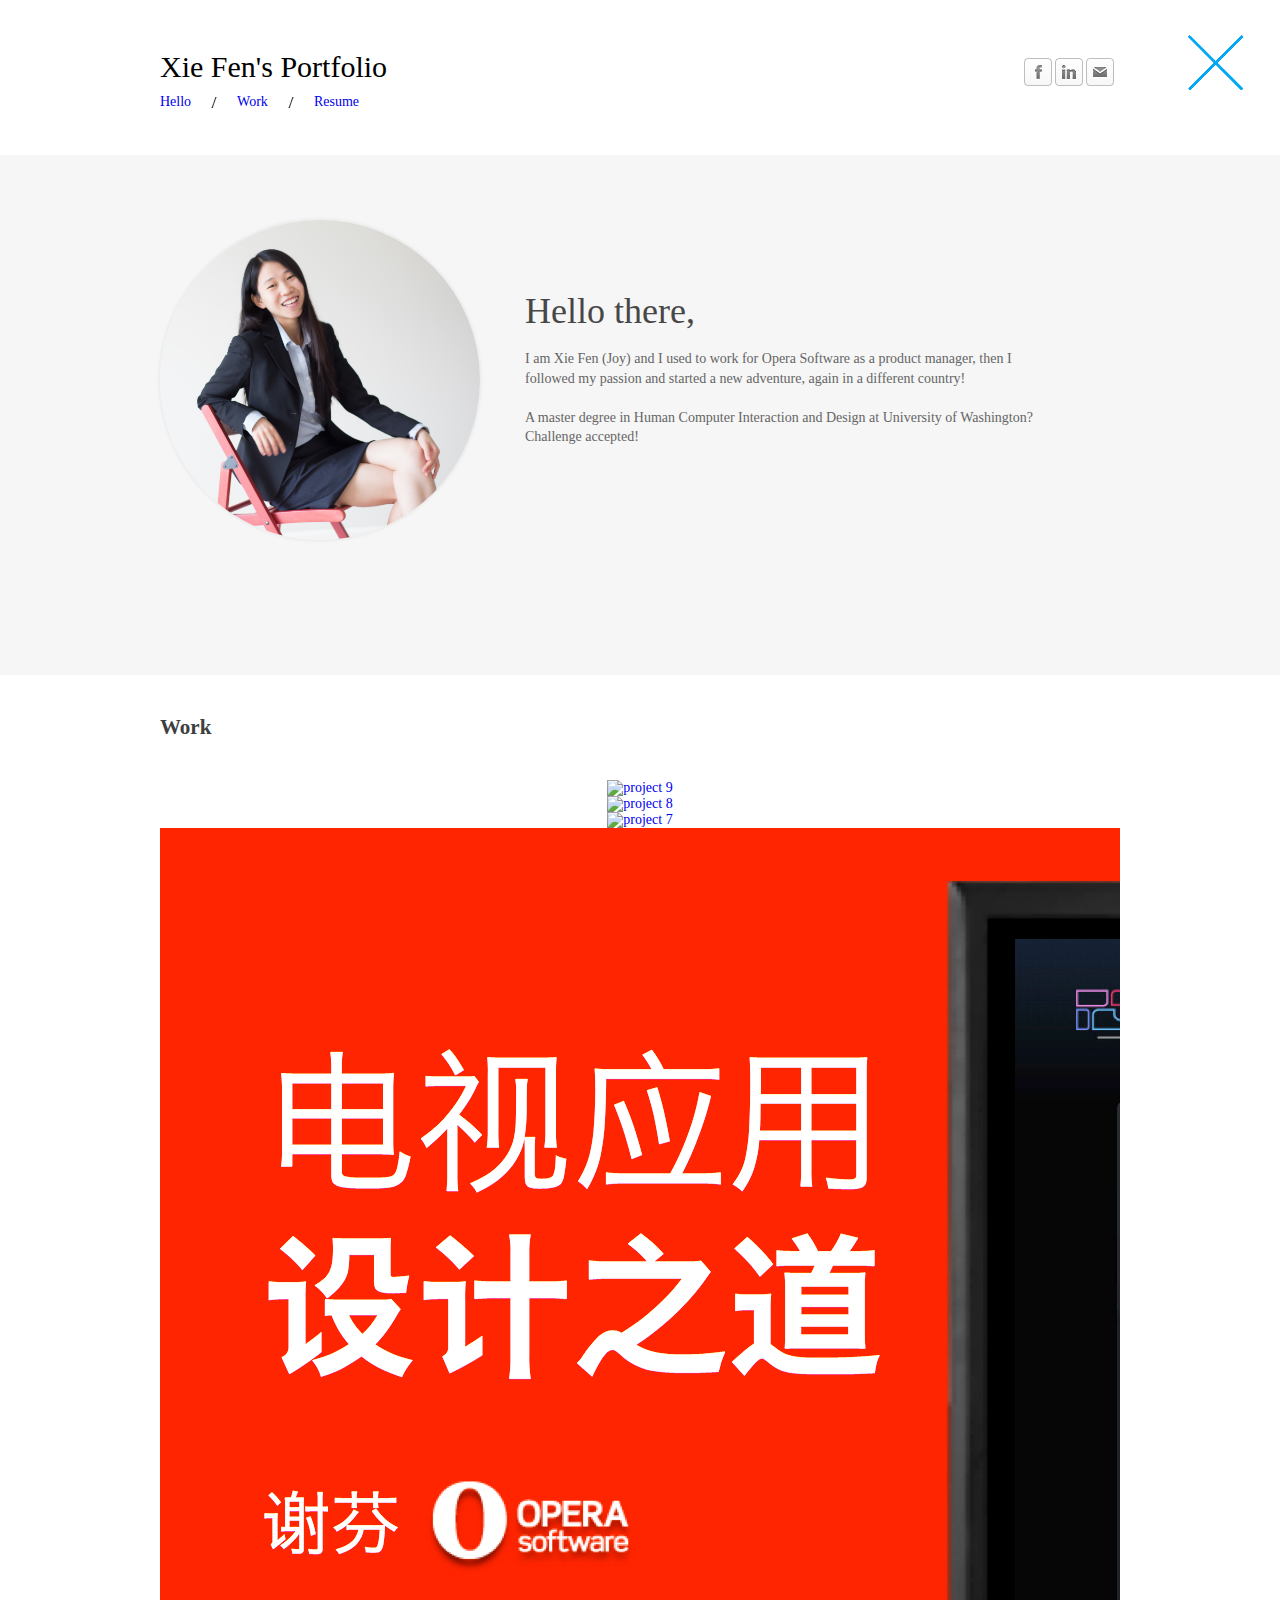
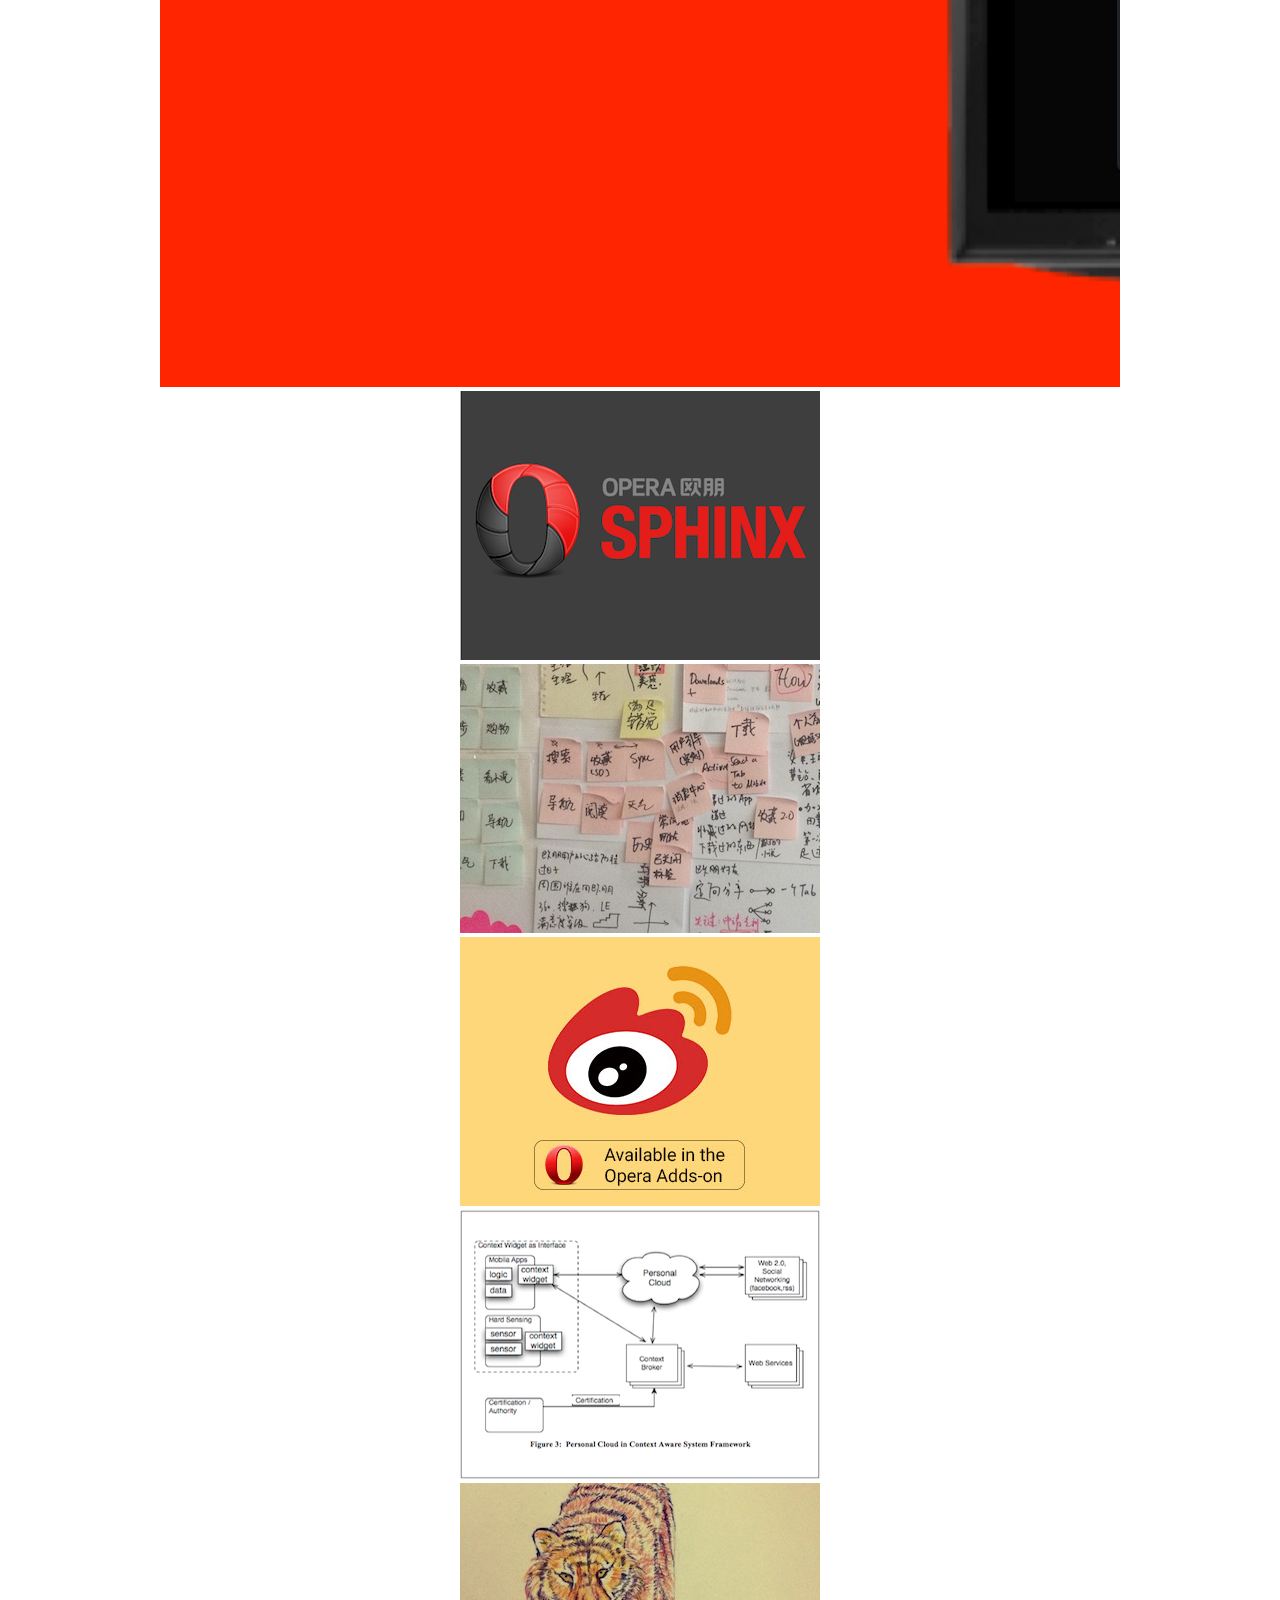
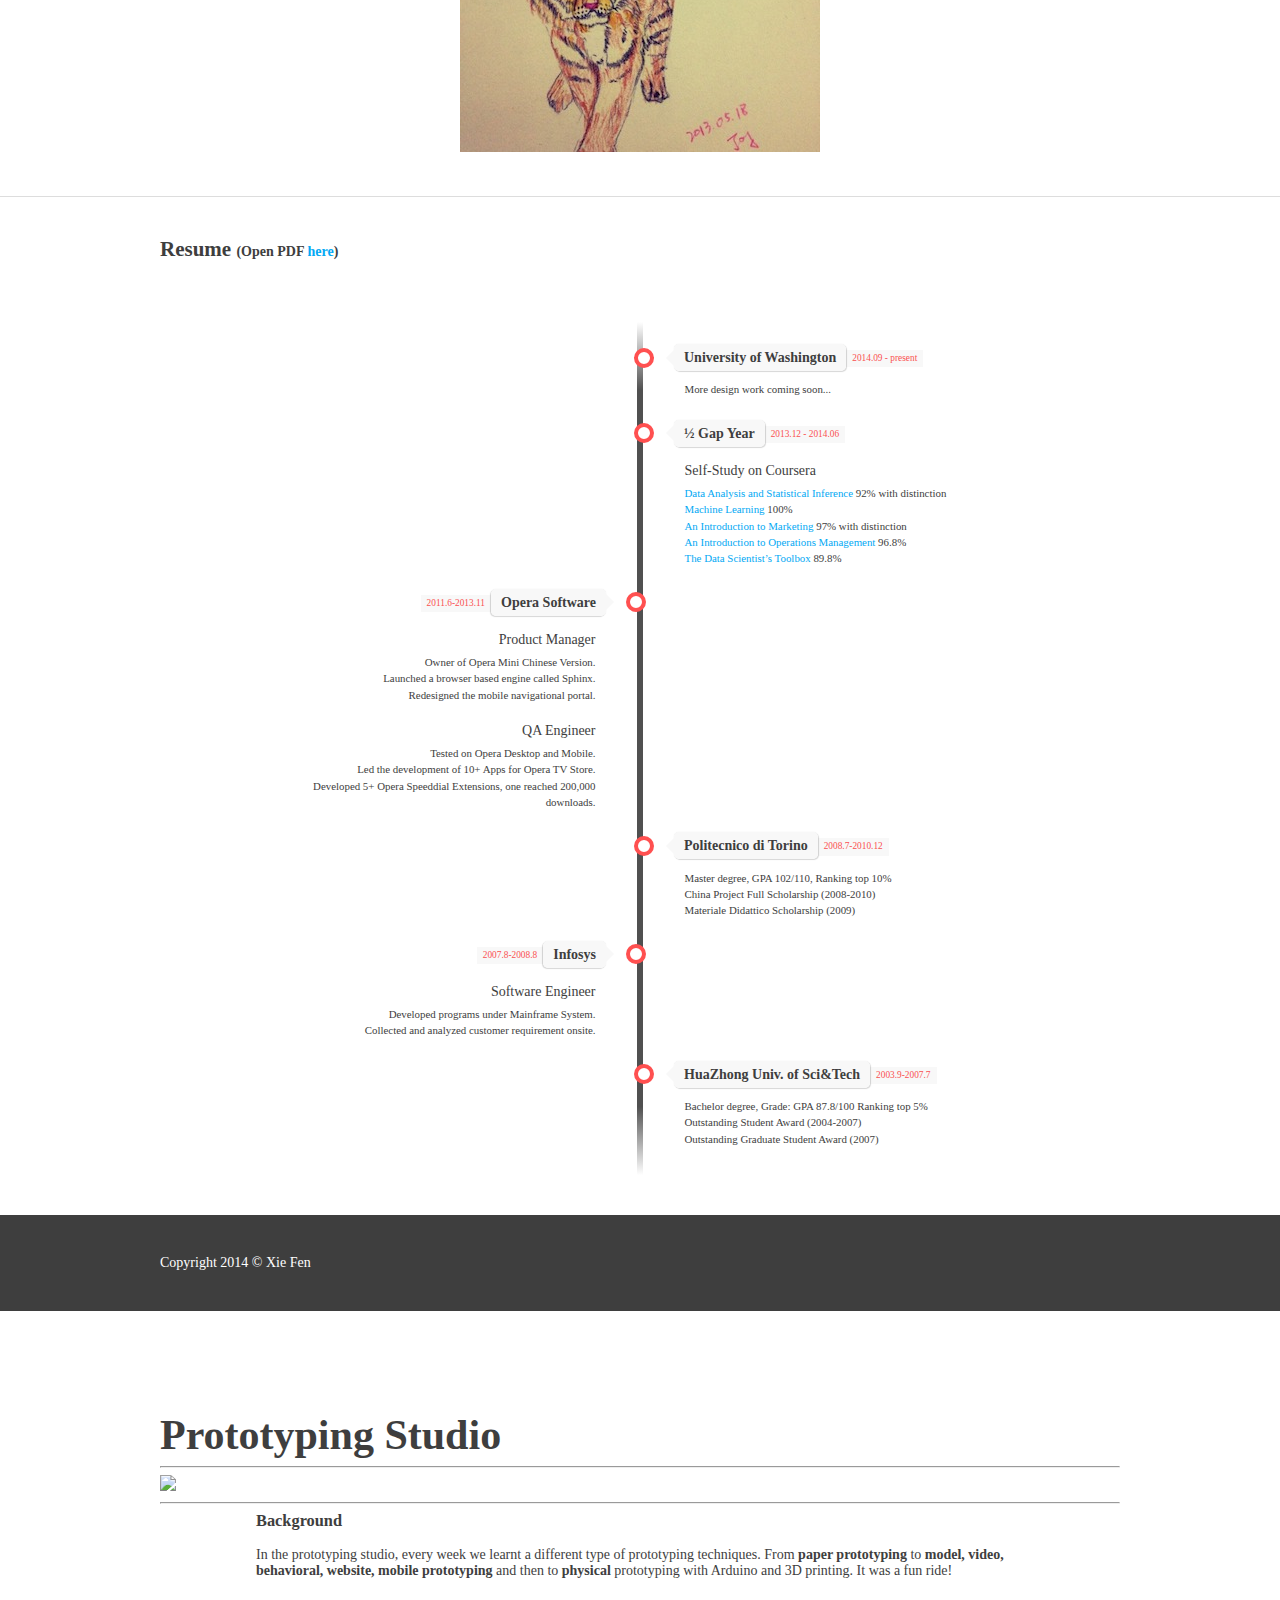
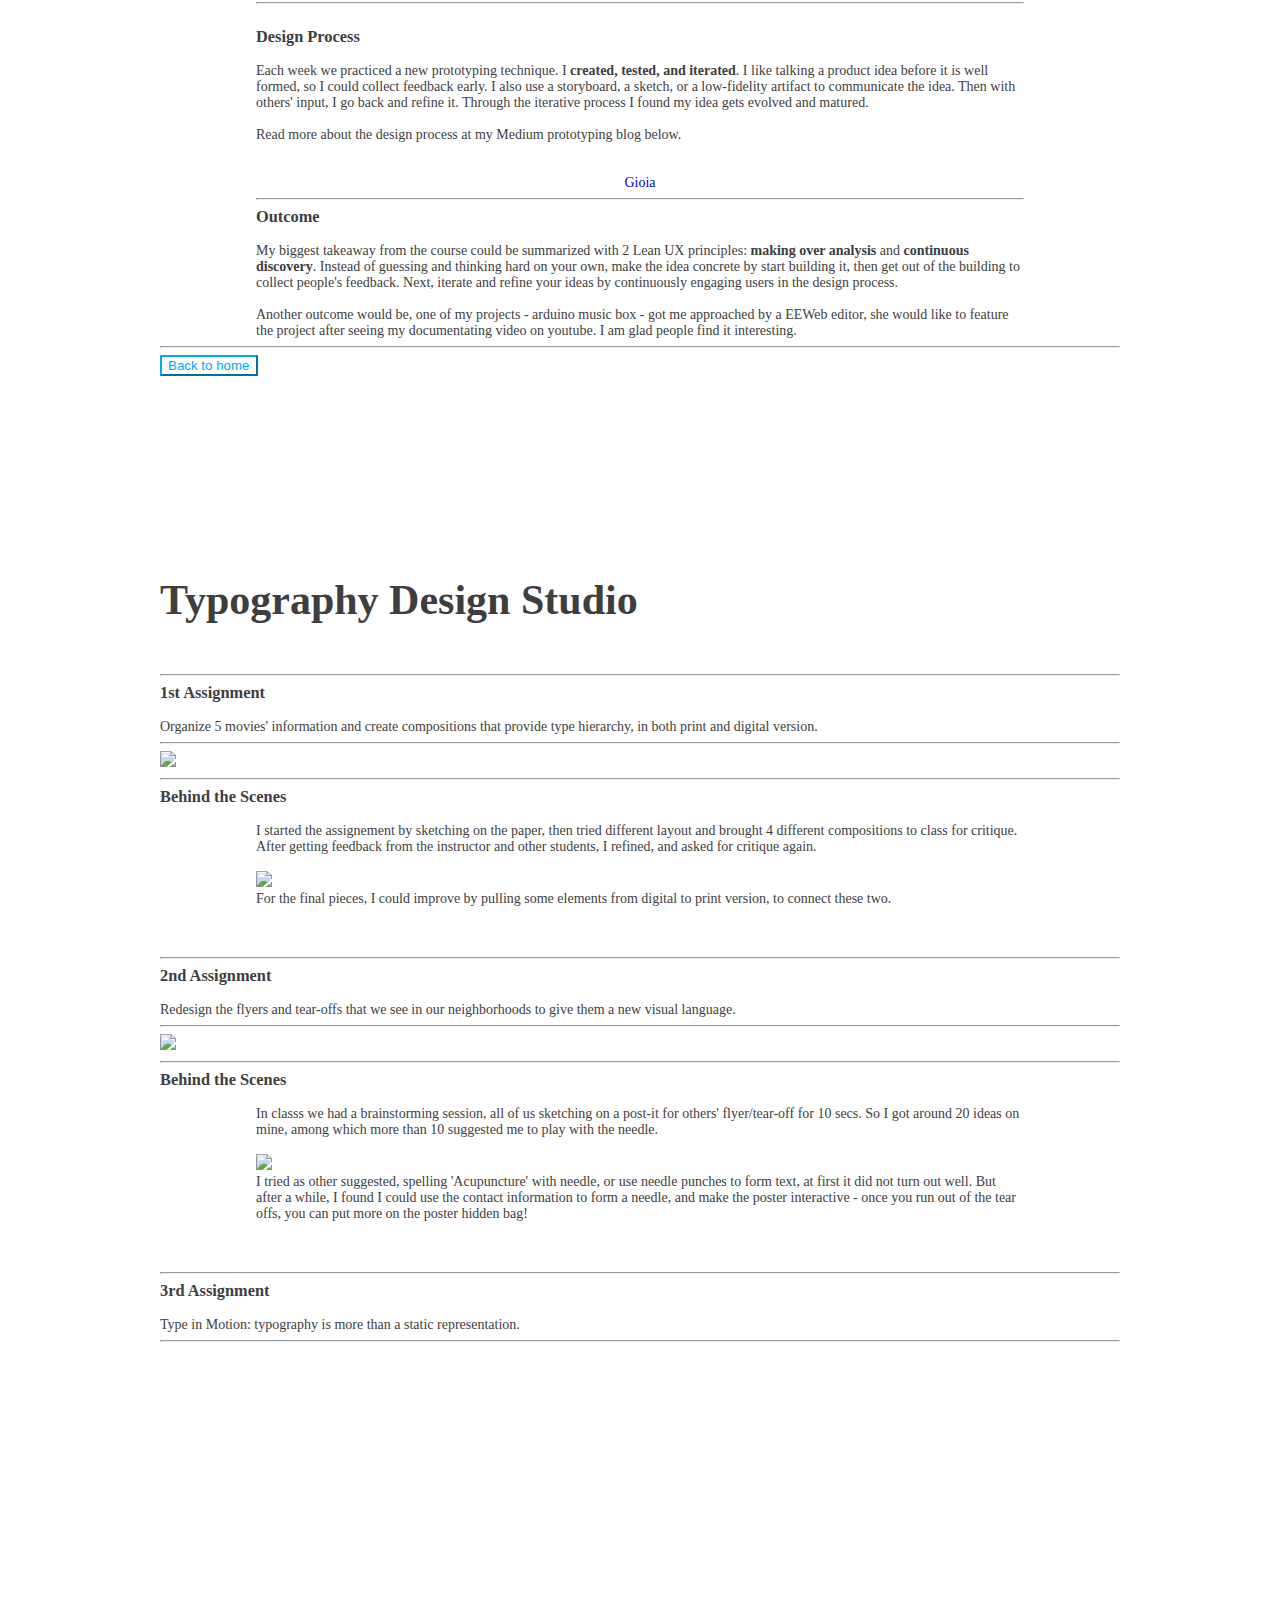
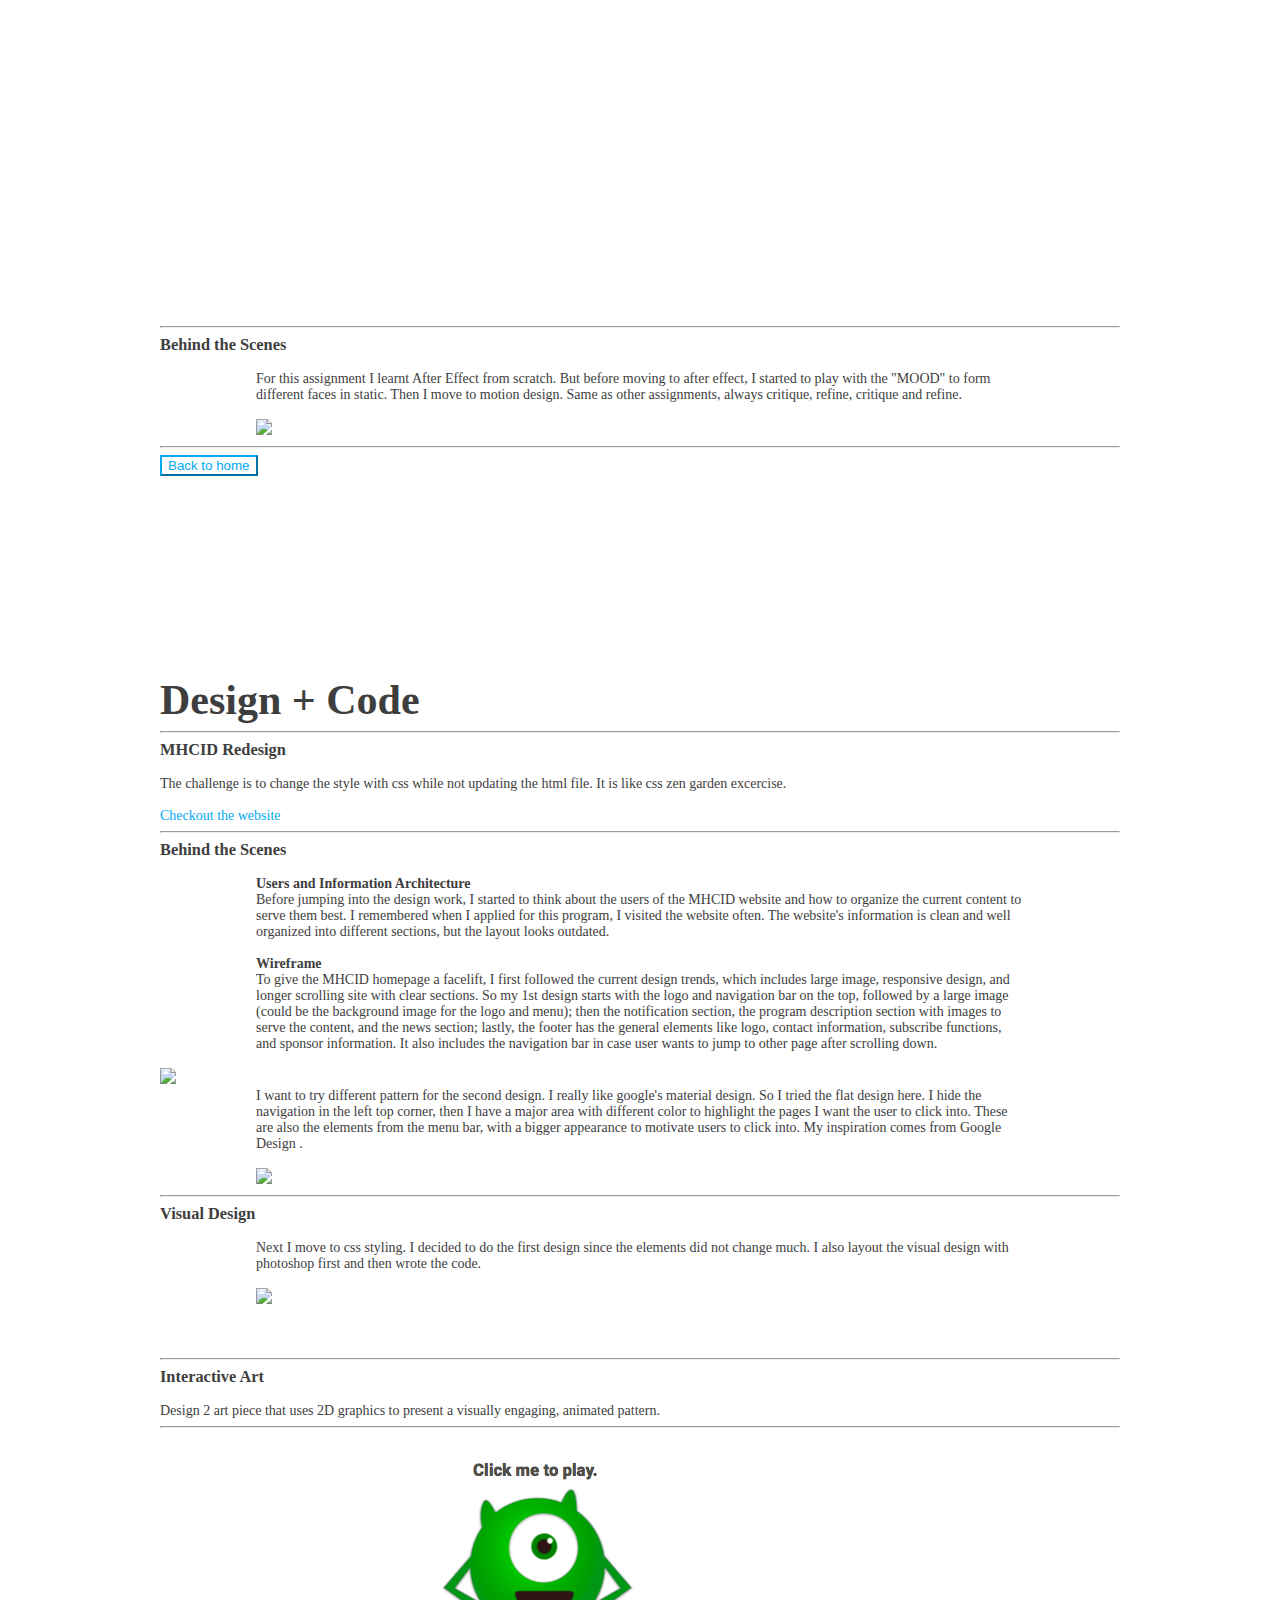
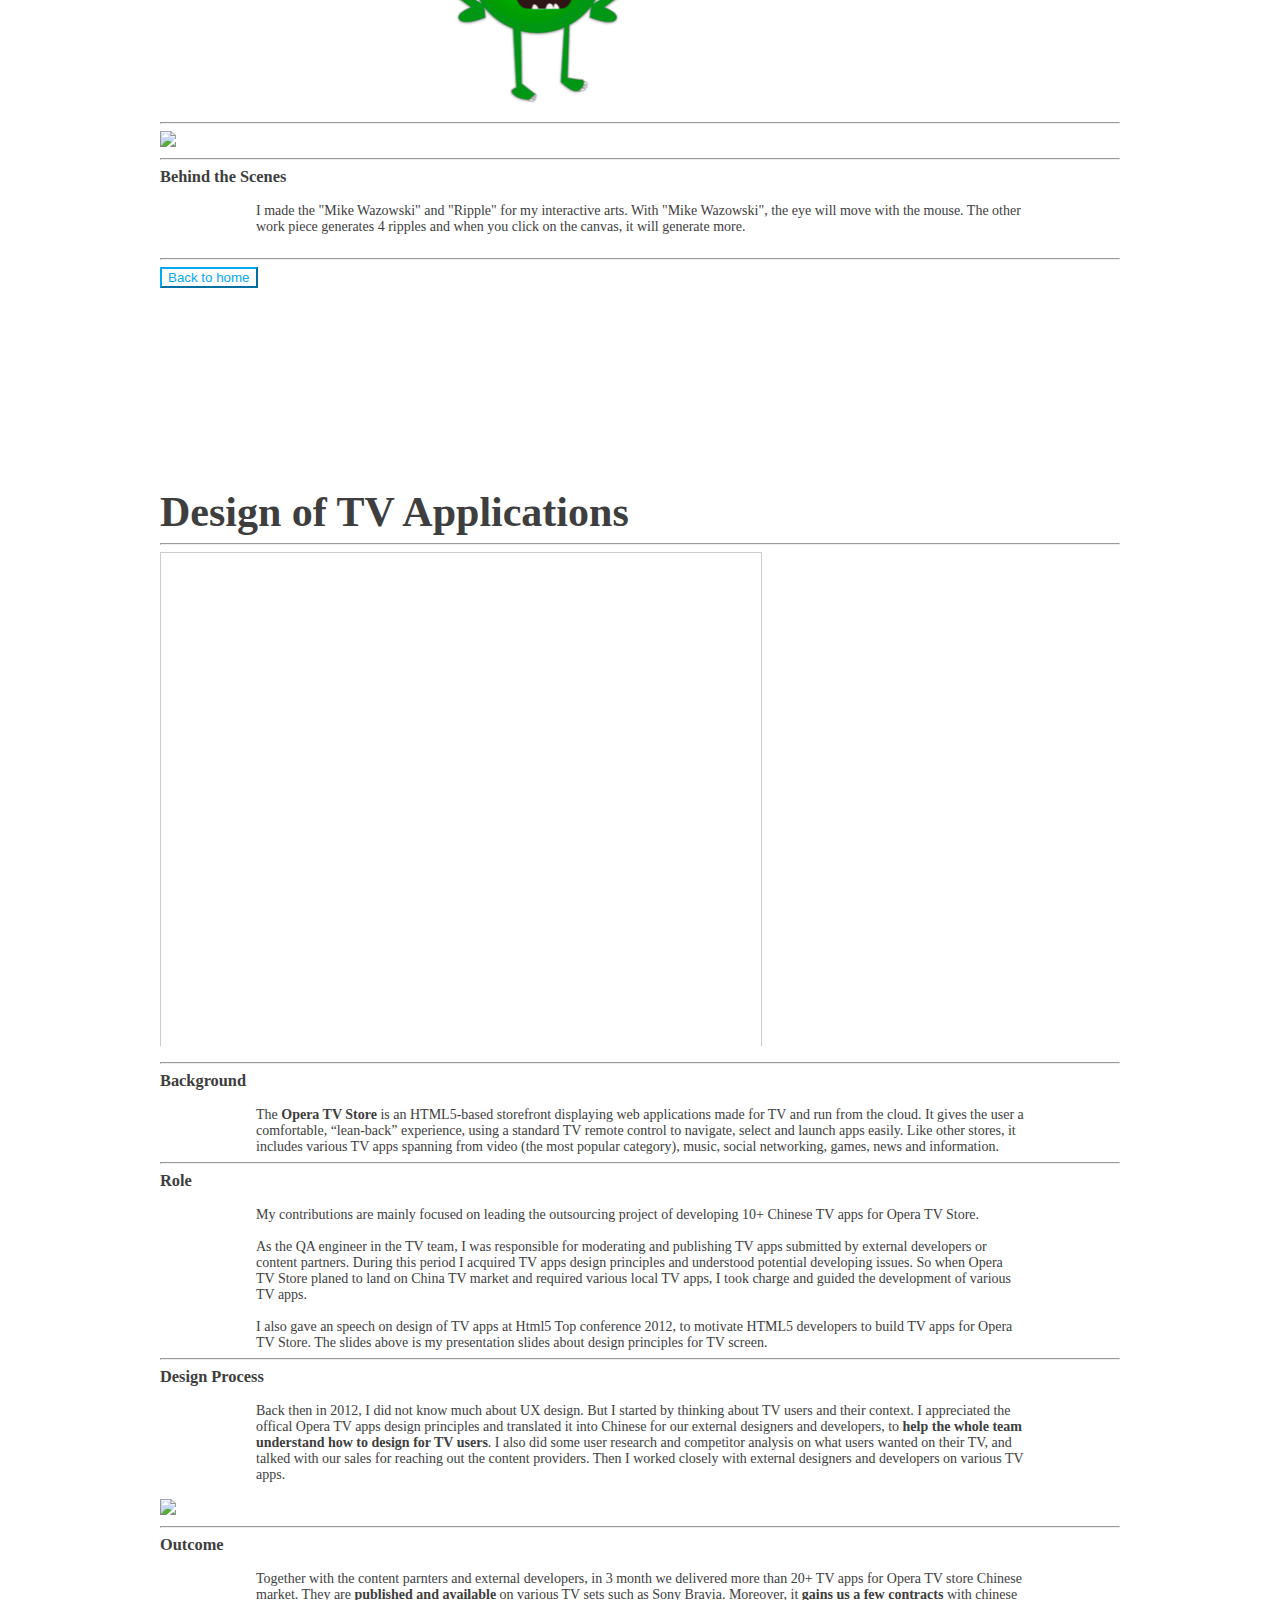
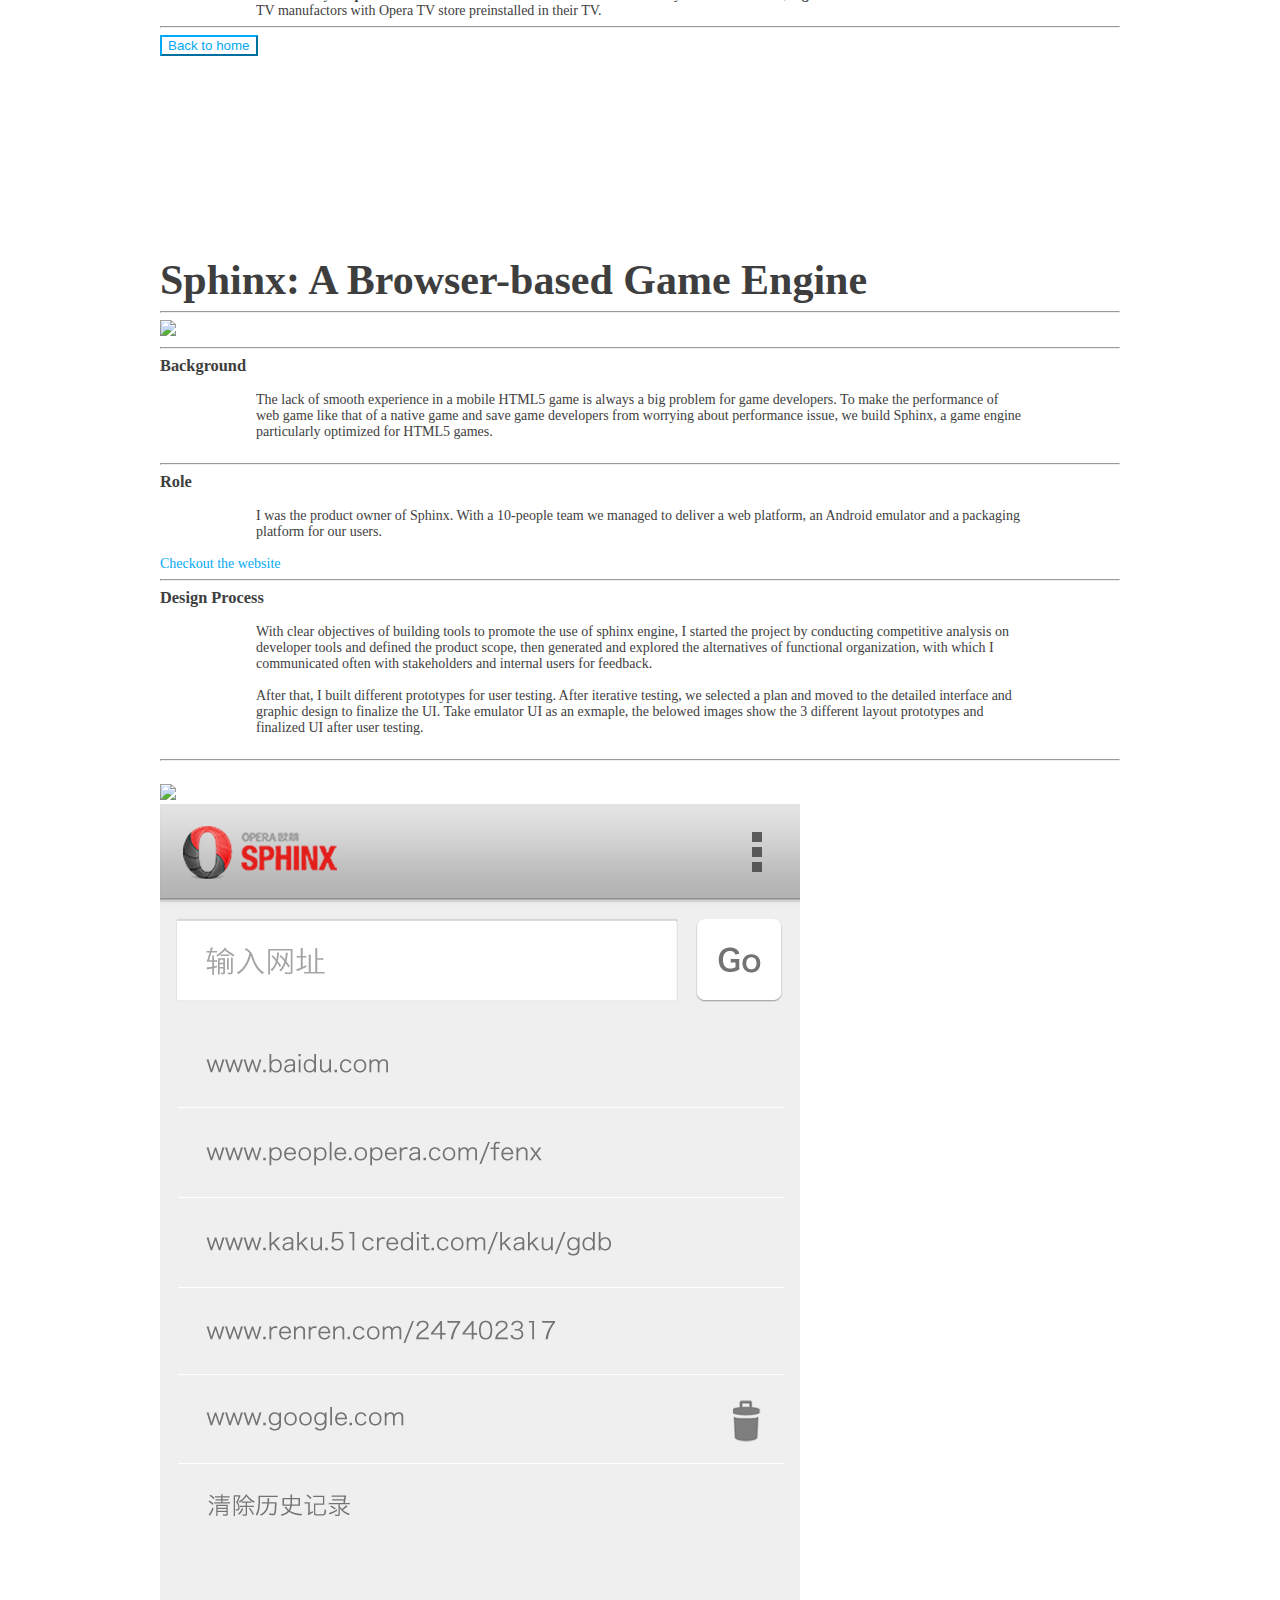
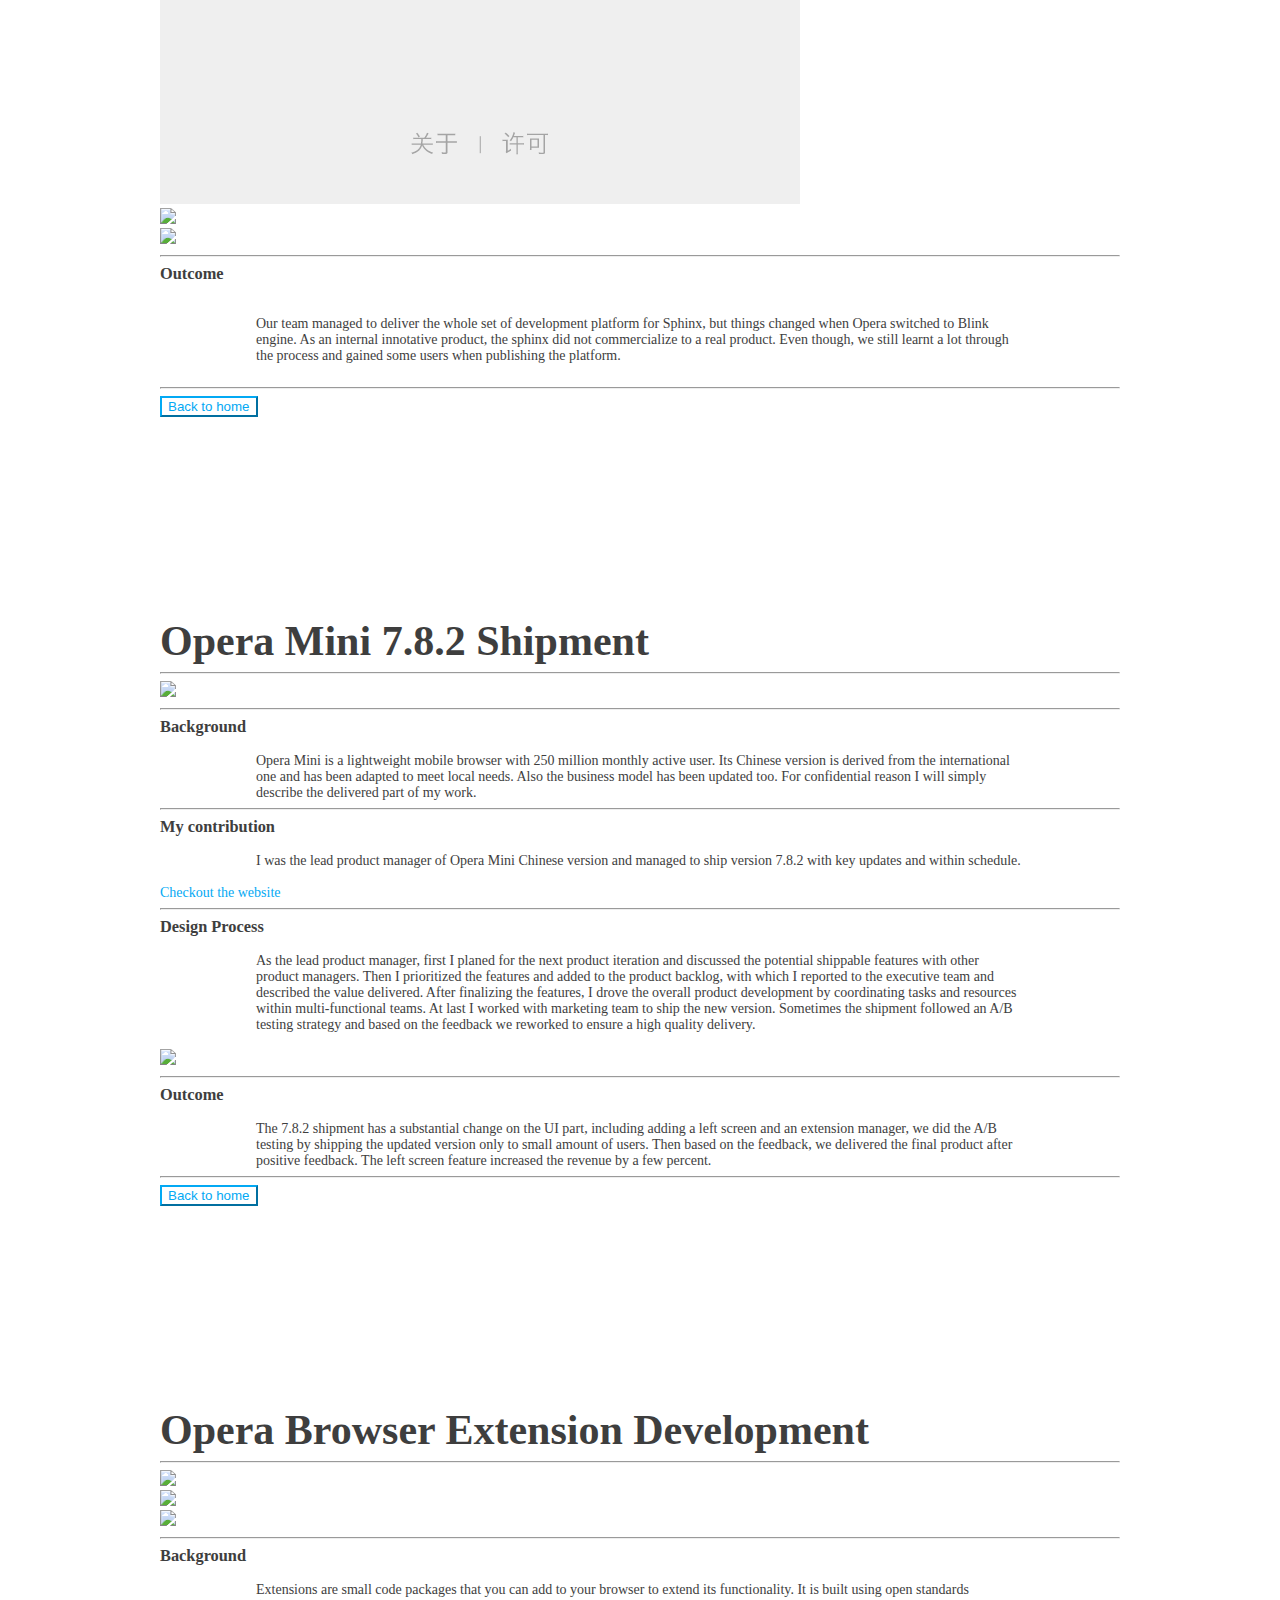
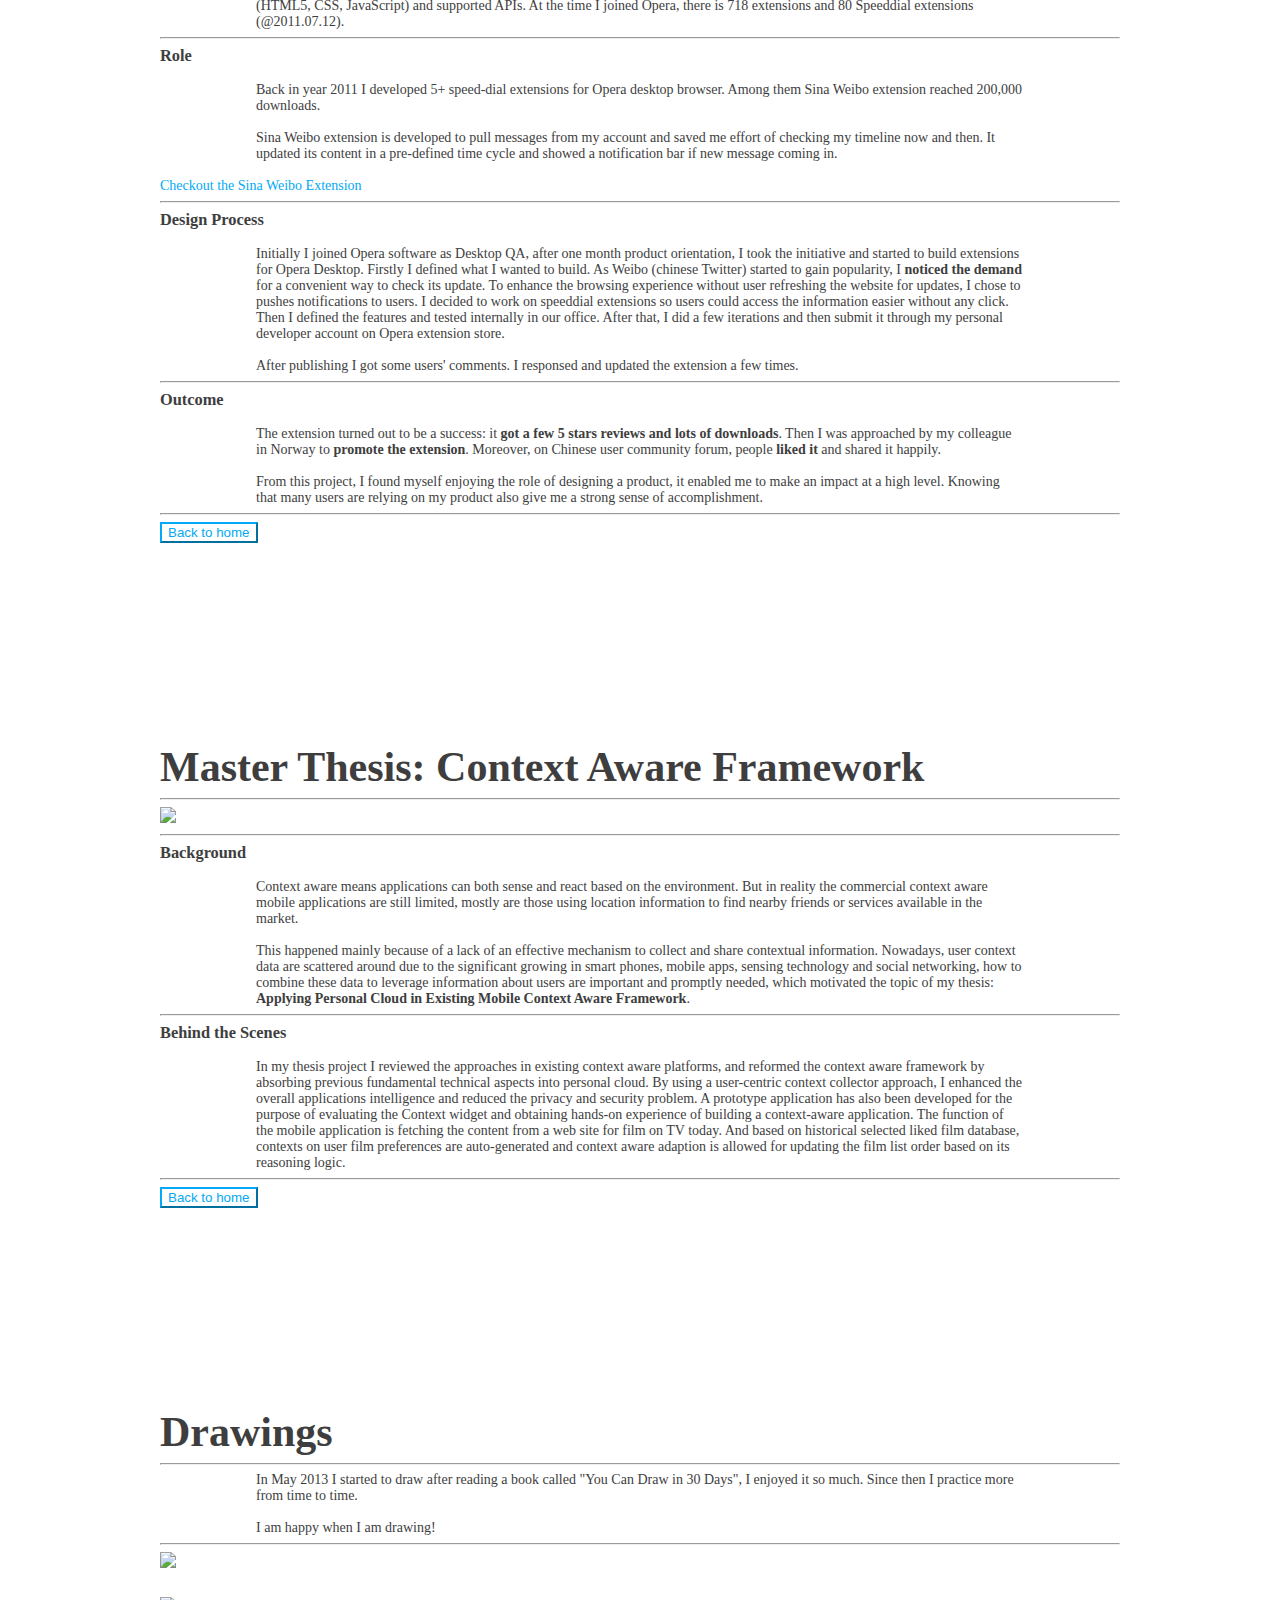
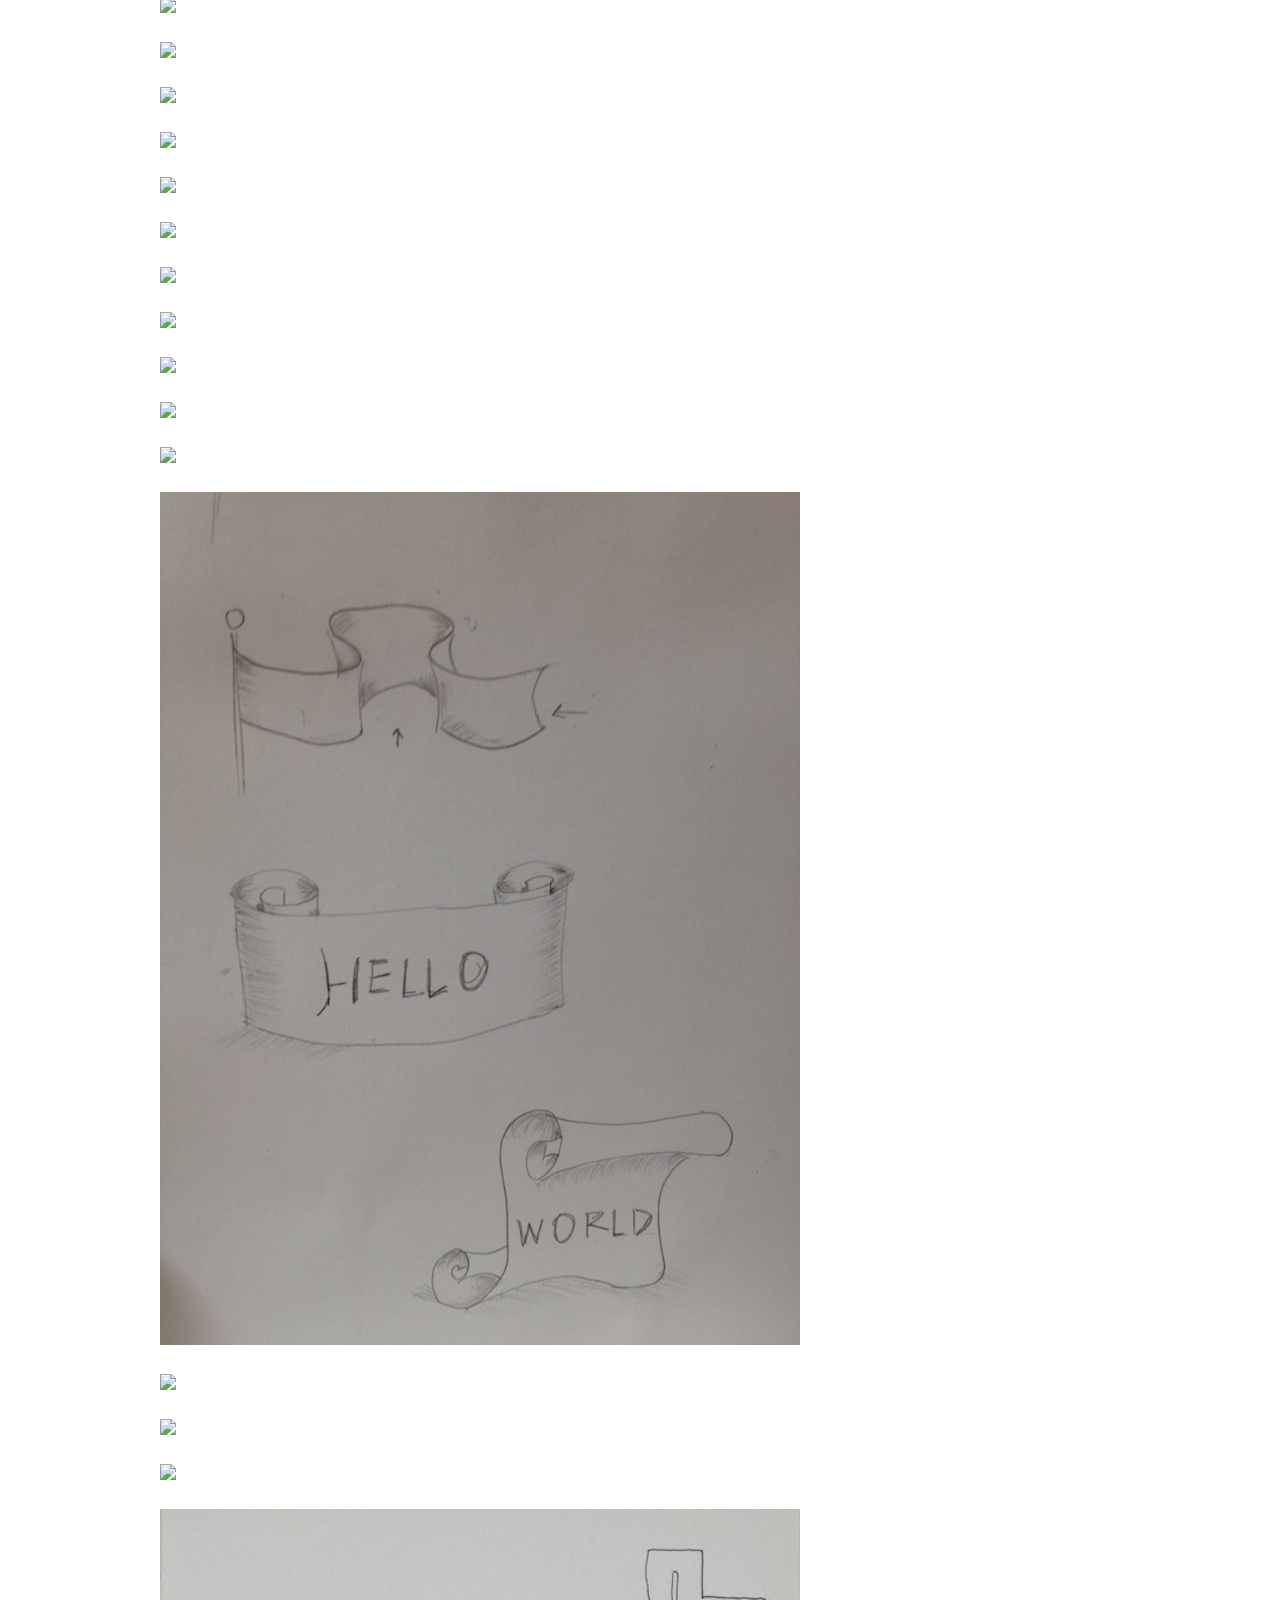
==== commit 8e25d0a4: "Delete reflection part of Sphinx" ====
--- a/index.html
+++ b/index.html
@@ -366,7 +366,7 @@
               <h3  class="text-center">Design Process</h3>
               <br>
               <p >
-              Each week we practiced a new prototyping technique. I <strong>created, tested, and  iterated</strong>. I like talking a product idea before it is well formed, so I could collect feedback early. I also use a storyboard, a sketch, or a low-fiderity artifact to communicate the idea. Then with others' input, I go back and refine it. 
+              Each week we practiced a new prototyping technique. I <strong>created, tested, and  iterated</strong>. I like talking a product idea before it is well formed, so I could collect feedback early. I also use a storyboard, a sketch, or a low-fidelity artifact to communicate the idea. Then with others' input, I go back and refine it. 
               Through the iterative process I found my idea gets evolved and matured.  
               <br><br>
               Read more about the design process at my Medium prototyping blog below. 
@@ -801,9 +801,7 @@
                 <p>
                 Our team managed to deliver the whole set of development platform for Sphinx, but things changed when Opera switched to Blink engine. As an internal innotative product, the sphinx did not commercialize to a real product.
                 Even though, we still learnt a lot through the process and gained some users when publishing the platform. 
-                <br><br>
-                My reflection is, Sphinx is more like an engineering directed project, with which I did not carry out the whole design process. I should start with users' needs research, and identify the project feasibility and objective before jumping into the design part.
-
+               
                 </p>
                 <br>
               </div>
@@ -900,7 +898,7 @@
             <br>
             <div class="middledesc">
               <p>
-               The 7.8.2 shipment has a huge change on the UI part, including adding a left screen and an extension manager, we did the A/B testing by shipping the updated version only to small amount of users. Then based on the feedback, we delivered the final product after positive feedback. The left screen feature increased the revenue by a few percent.  
+               The 7.8.2 shipment has a substantial change on the UI part, including adding a left screen and an extension manager, we did the A/B testing by shipping the updated version only to small amount of users. Then based on the feedback, we delivered the final product after positive feedback. The left screen feature increased the revenue by a few percent.  
               </p>
             </div>
           
